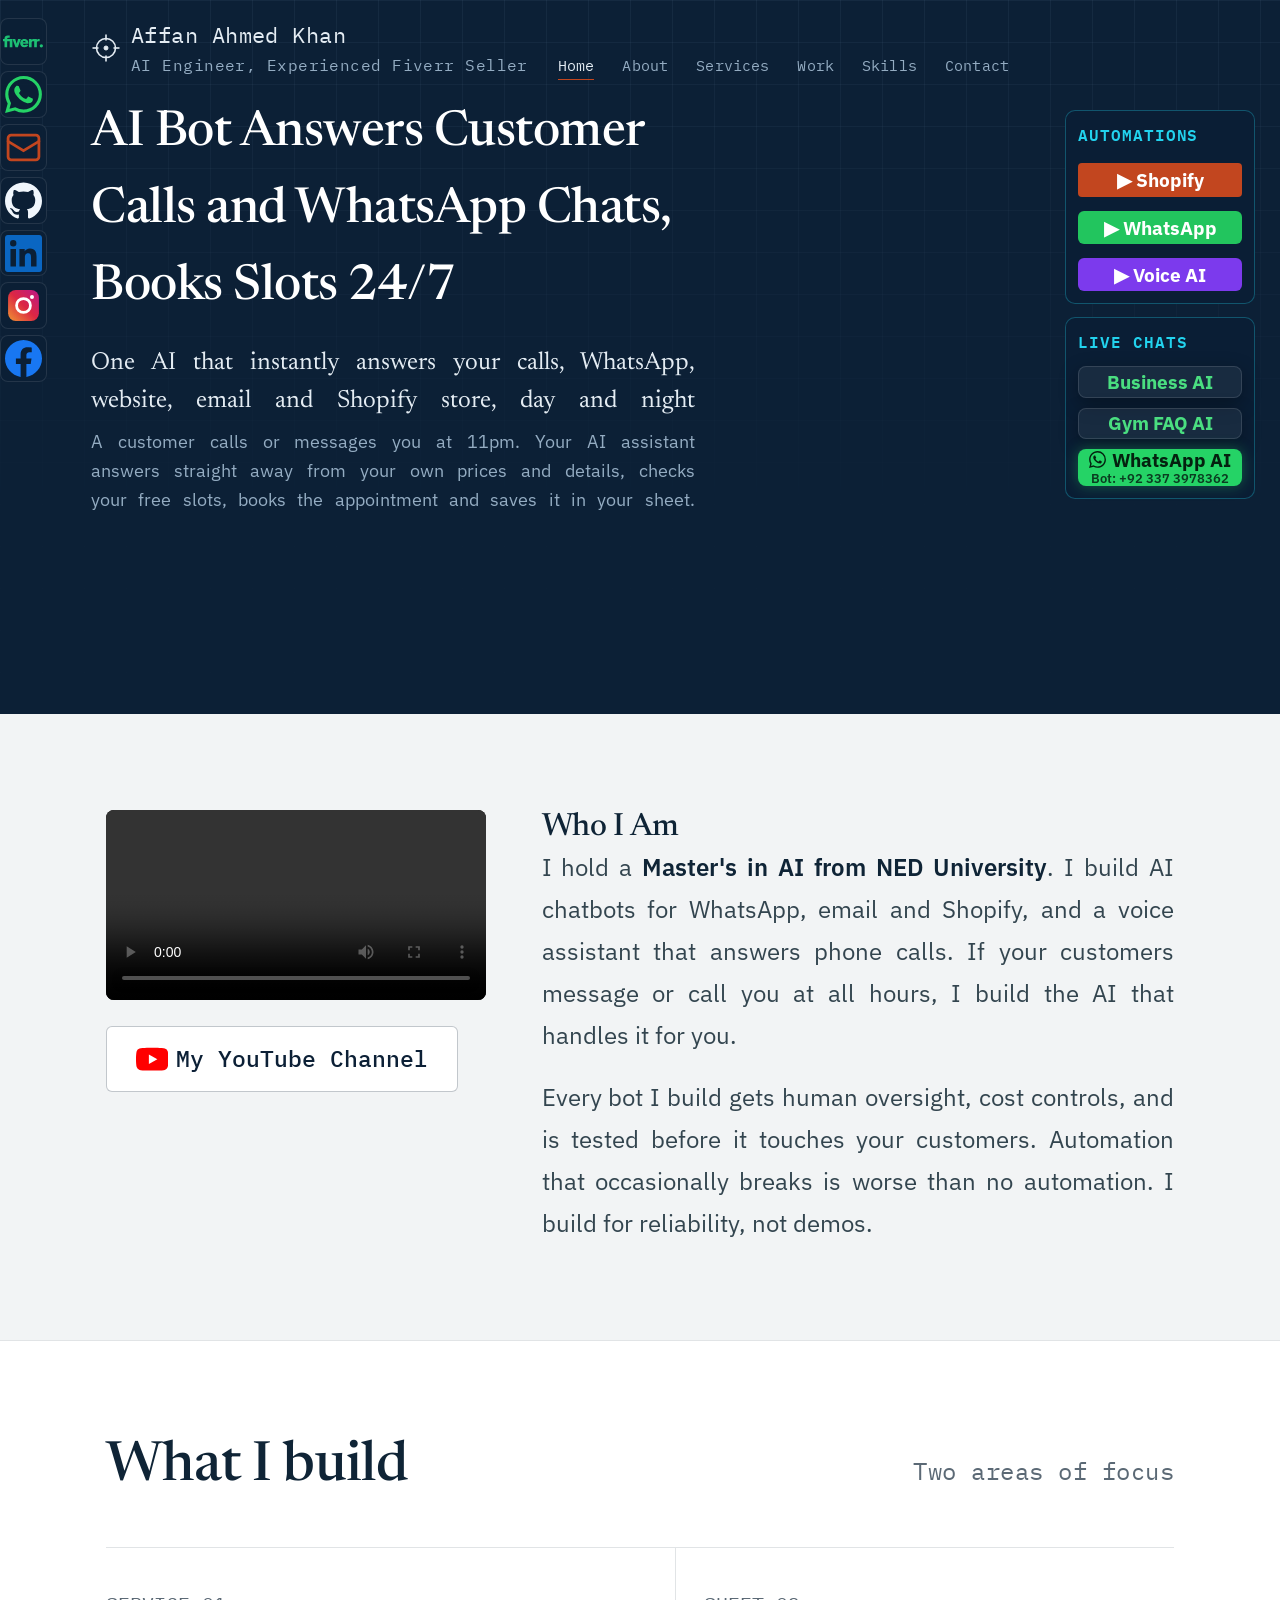
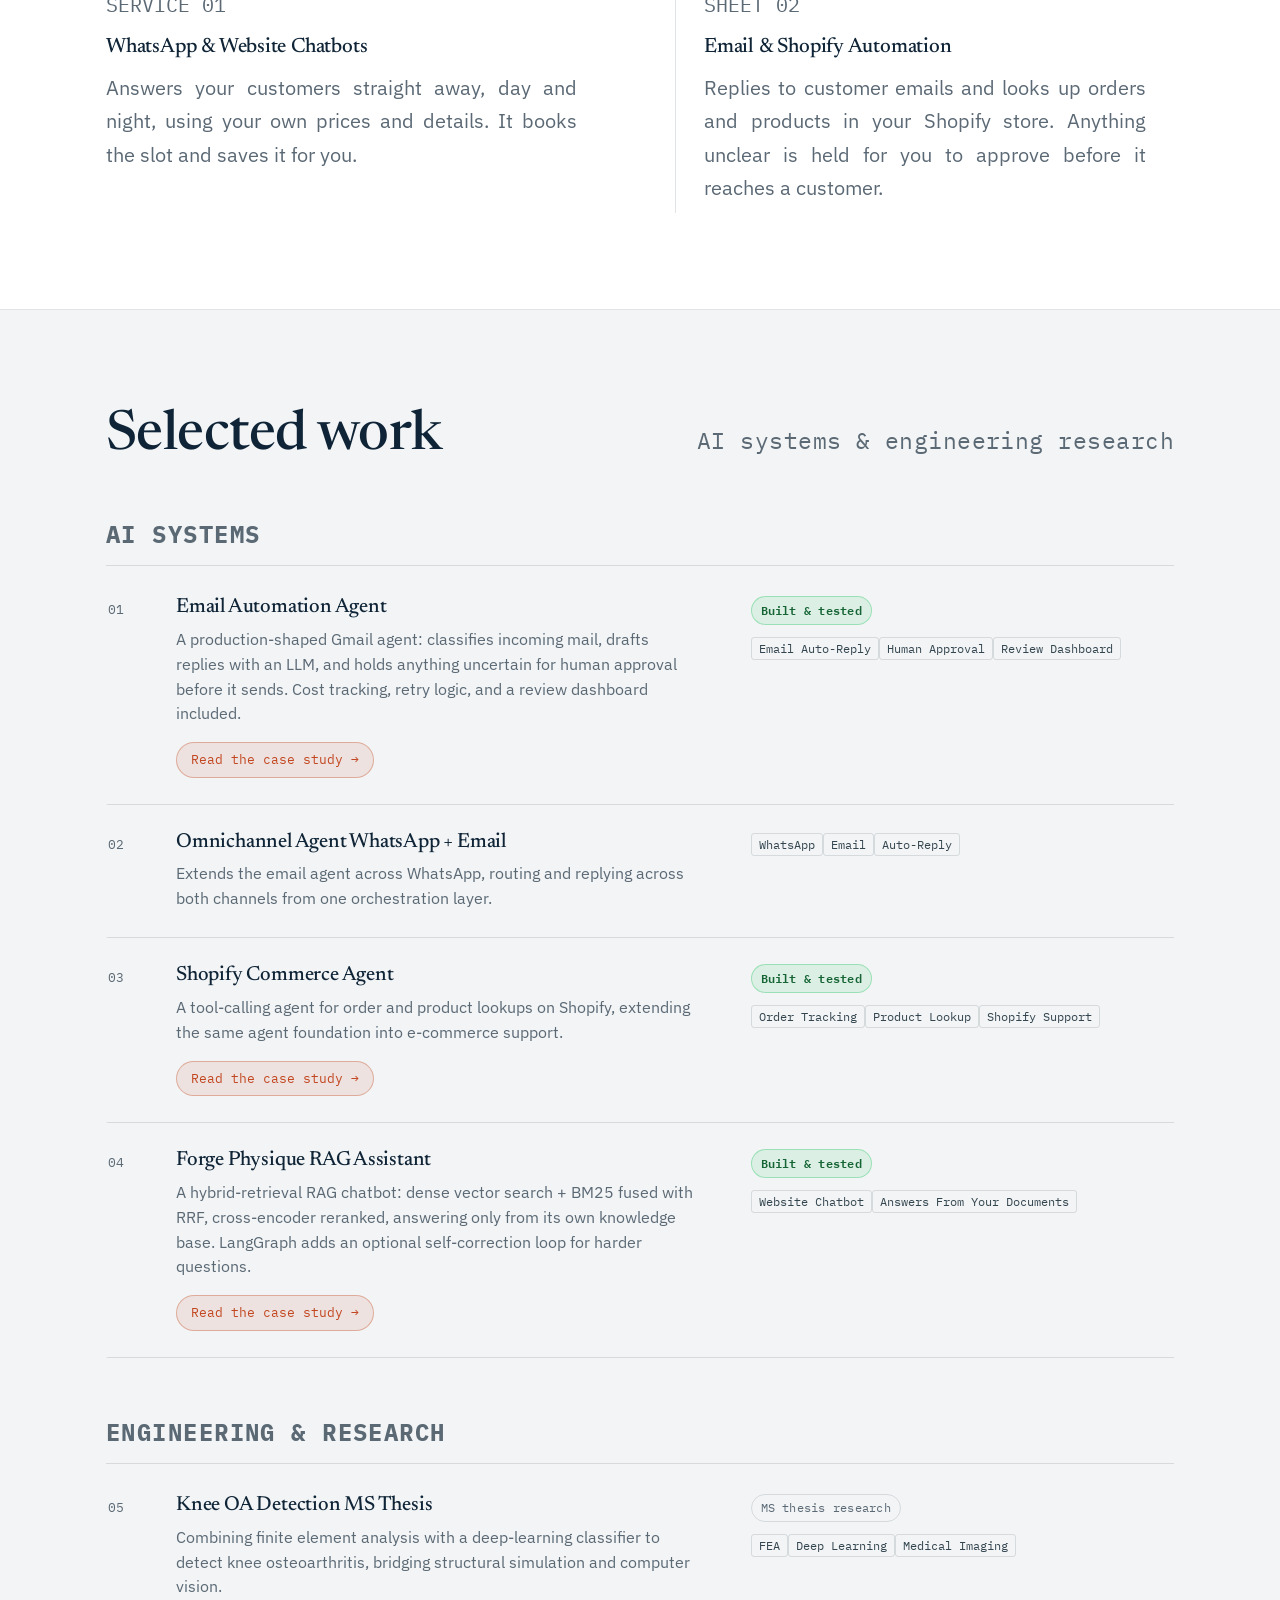
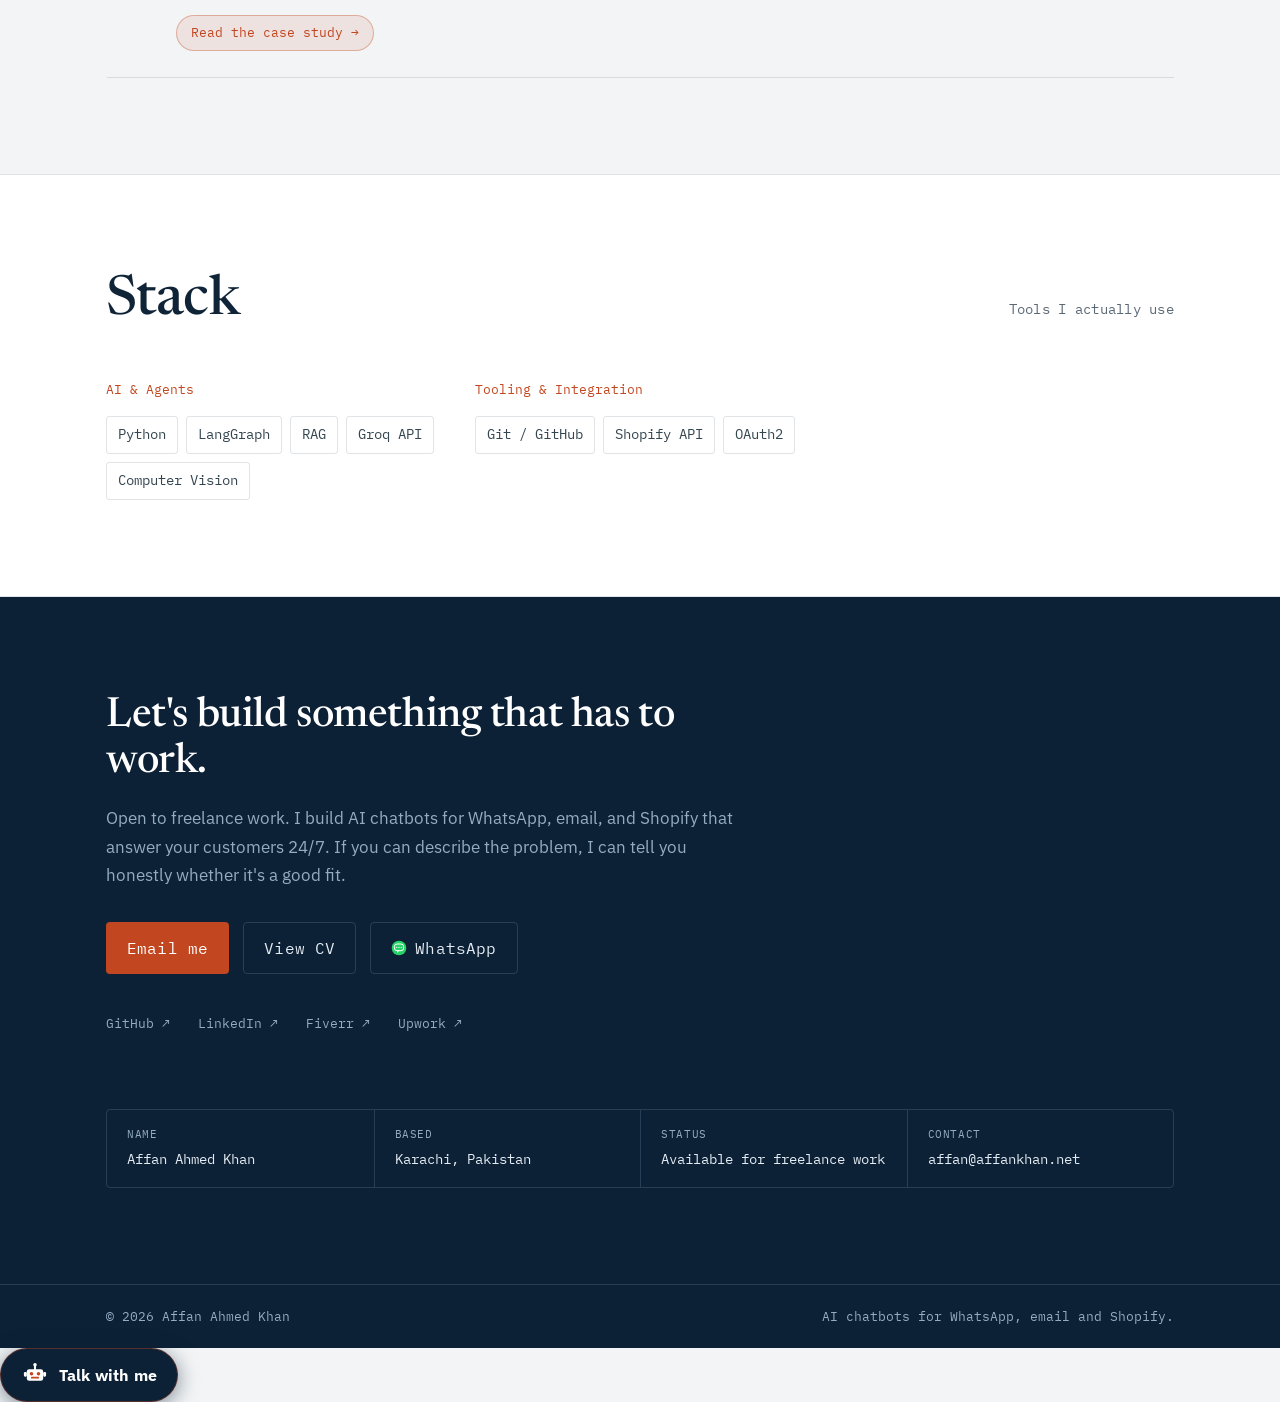
==== index.html @ f54b5405 "Add files via upload" ====
<!DOCTYPE html>
<html lang="en">
<head>
  <!-- Google tag (gtag.js) -->
<script async src="https://www.googletagmanager.com/gtag/js?id=G-0XQG3HQ46S"></script>
<script>
  window.dataLayer = window.dataLayer || [];
  function gtag(){dataLayer.push(arguments);}
  gtag('js', new Date());
  gtag('config', 'G-0XQG3HQ46S');
</script>
<meta charset="UTF-8">
<meta name="viewport" content="width=device-width, initial-scale=1">
<title>Affan Ahmed Khan  — AI Engineer</title>
<meta name="description" content="Affan Ahmed Khan  — AI engineer. AI chatbots and a voice assistant that answer your customers on WhatsApp, email, Shopify and phone calls, 24/7.">
<meta property="og:type" content="website">
<meta property="og:title" content="Affan Ahmed Khan  — AI Engineer">
<meta property="og:description" content="AI chatbots for WhatsApp, email and Shopify.">
<meta property="og:url" content="https://affankhan.net">
<meta name="twitter:card" content="summary">
<meta property="og:image" content="https://affankhan.net/og-card.png">
<link rel="preconnect" href="https://fonts.googleapis.com">
<link rel="preconnect" href="https://fonts.gstatic.com" crossorigin>
<link href="https://fonts.googleapis.com/css2?family=Newsreader:ital,wght@0,400;0,500;0,600;1,400;1,500&family=IBM+Plex+Sans:wght@400;500;600&family=IBM+Plex+Mono:wght@400;500&display=swap" rel="stylesheet">

<link rel="stylesheet" href="style.css">

<link rel="icon" href="data:image/svg+xml,<svg xmlns='http://www.w3.org/2000/svg' viewBox='0 0 32 32'><rect width='32' height='32' fill='%230C2036'/><circle cx='16' cy='16' r='9' fill='none' stroke='%23C2461F' stroke-width='2'/><line x1='16' y1='3' x2='16' y2='9' stroke='%23E4ECF3' stroke-width='2'/><line x1='16' y1='23' x2='16' y2='29' stroke='%23E4ECF3' stroke-width='2'/></svg>">

<style>
  /* ============================================================
     Page-scoped overrides — index.html only. style.css itself is
     out of scope this round, so anything that needs fixing purely
     on this page is handled here. This block loads after style.css,
     so same-specificity rules below win by normal cascade order —
     no !important needed, and nothing in style.css has to change.
     ============================================================ */

  /* Hero right-block alignment: the grid was centering hero__visual
     against hero__copy (which is taller), so the photo floated
     mid-height instead of lining up with the top of the headline.
     "start" matches how the case-study hero grids already align.
     The column ratio is also shifted toward the visual side — the
     photo is flex:1 (it eats whatever the grid gives that column)
     and the panel is a fixed 178px, so widening this column feeds
     entirely into the photo. Tuned for ~1.2x the photo's old size
     at desktop widths; it scales down proportionally on narrower
     screens same as before, and mobile still uses its own 260px
     stacked layout below 760px. */
   @media (min-width: 761px) { .hero .wrap { grid-template-columns: 1fr; margin-left: 35px; } }
   @media (max-width: 760px) { .hero .wrap { grid-template-columns: 1fr; margin-left: 0; } }
  .hero__visual { order: 0; }
  .hero__photo-wrap { aspect-ratio: 4 / 3; max-width: 480px; flex: 0 0 auto; }
  .about__photo { width: 100%; max-width: 420px; border-radius: 8px; }
  .about__intro { font-size: 1.5em !important; }
  .about__heading { font-size: 2em !important; }
  .about__photo-col { display: flex; flex-direction: column; align-items: flex-start; gap: 12px; }
  .yt-btn { font-size: 30.5px !important; padding: 19.4px 34.8px !important; }
  .yt-btn__icon { width: 32.4px !important; height: 32.4px !important; }
  .cb-btn { height: 31.36px !important; box-sizing: border-box !important; padding: 0 8px !important; display: flex !important; justify-content: center !important; align-items: center !important; text-align: center !important; }  
  .about__body p { text-align: justify !important; }
  .sheet p { text-align: justify !important; }
  .yt-btn { display: inline-flex !important; align-items: center !important; gap: 8px !important; color: #0C2036 !important; background: #ffffff !important; border: 1px solid rgba(12,32,54,0.25) !important; border-radius: 6px !important; text-decoration: none !important; padding: 14.4px 28.8px !important; font-size: 22.5px !important; }
  .yt-btn__icon { width: 32.4px !important; height: 32.4px !important; }
  #chatbots-panel { flex: 0 0 auto; max-width: 480px; }

  /* YouTube button: was stretched to the full row width, read as an
     oversized bar. Sized to its own content, and left-aligned so it
     sits directly under the photo instead of centered under the
     whole row — toned down a step so it stays secondary to the
     chat card. */
  .yt-btn {
    display: inline-flex;
    align-self: flex-start;
    width: auto;
    padding: 8px 16px;
    font-size: 12.5px;
  }
  .yt-btn__icon { width: 18px; height: 18px; }

    /* "My Chatbots" heading, bumped to 1.4x its old 12.5px. */
    .cb-heading { font-size: 15.75px; color: #22D3EE; letter-spacing: 0.06em; }
    .hero__name { text-wrap: balance; }

  /* .hero__row { gap: 70px; } */

  /* Readability pass: raising label-tier text that was sitting
     under 13px. .hero__eyebrow is untouched — it keeps its own
     15px because it's never inside a .section-head. */
  .brand { font-size: 22.2px; white-space: nowrap; }
  .site-nav__list a { font-size: 14.99px; } @media (min-width: 901px) { .site-header .wrap { align-items: last baseline !important; } }
  .brand small { font-size: 16.25px; display: block !important; }
    /* .brand small { font-size: 16.25px; display: inline !important; } */
  .site-nav { margin-left: 95px; }
    @media (min-width: 901px) { .site-nav { margin-left: 10px; } }
  .status-pill { font-size: 13px; }
  .spec-strip__label { font-size: 12.5px; }
  .section-head .eyebrow { font-size: 13.5px; }
  .services .eyebrow { font-size: 24.3px !important; }
  .work .eyebrow { font-size: 22.95px !important; }
  .sheet__no { font-size: 16.9px; }
  .sheet h3 { font-size: 1.3em !important; }
  .project__status { font-size: 12px; }
  .project__tags span { font-size: 12px; }
  .skill-group__label { font-size: 13px; } .skill-groups > .skill-group:nth-child(2) { display: none; }
  .tag-list span { font-size: 14px; padding: 7px 11px; }
  .title-block__cell dt { font-size: 11px; }
  .title-block__cell dd { font-size: 14px; }
  .site-footer p { font-size: 12.5px; }

  /* Darker "Built & tested" pill — the old green (#22C55E on a
     pale green wash) sat around 1.9:1 contrast. This reads clearly
     at roughly 6:1. */
  .project__status--live {
    color: #166534;.cb-btn { height: 31.36px !important;
    background: rgba(22, 101, 52, 0.10);
    border-color: rgba(22, 101, 52, 0.35);
  }
    @media (min-width: 761px) { .site-header .wrap { justify-content: flex-start; gap: 20px; margin-left: 33.5px; } }
    @media (max-width: 760px) { .site-header .wrap { justify-content: flex-start; gap: 20px; margin-left: 0; } }
  /* .site-nav { margin-left:299px; } */
  .hero__copy { text-align: left; }
  .hero__lede { font-size: 1.3em; text-align: justify !important; }
  .hero__role { white-space: normal; text-wrap: balance; }
  .hero__name { width: 700px; max-width: 100%; } @media (min-width: 901px) { .hero__name { margin-top: -36px; } }
  .hero__role, .hero__lede { width: 700px; max-width: 100%; }
  .hero__role { max-width: 980px; }
  @media (min-width: 981px) { .hero__name, .hero__role { text-align: left; text-align-last: auto; } } @media (max-width: 760px) { .hero__lede, .about__body p, .sheet p { text-align: left !important; } }
  
</style>
</head>
<body>
<div id="cursor-dot"></div>
<div id="cursor-ring"></div>
<!-- <a class="skip-link" href="#main">Skip to content</a> -->

<header class="site-header" id="siteHeader">
  <div class="wrap">
    <a class="brand" href="#top">
      <svg class="brand__mark" viewBox="0 0 30 30" fill="none" xmlns="http://www.w3.org/2000/svg" aria-hidden="true">
        <circle cx="15" cy="15" r="9.5" stroke-width="1.6"/>
        <line x1="15" y1="1.5" x2="15" y2="7.5" stroke-width="1.6"/>
        <line x1="15" y1="22.5" x2="15" y2="28.5" stroke-width="1.6"/>
        <line x1="1.5" y1="15" x2="7.5" y2="15" stroke-width="1.6"/>
        <line x1="22.5" y1="15" x2="28.5" y2="15" stroke-width="1.6"/>
        <circle cx="15" cy="15" r="2" fill="currentColor" stroke="none"/>
      </svg>
      <span>
        Affan Ahmed Khan
        <small>AI Engineer, Experienced Fiverr Seller </small>
      </span>
    </a>

      <nav class="site-nav" aria-label="Primary">
      <ul class="site-nav__list">
        <li><a href="#top">Home</a></li>
        <li><a href="#about">About</a></li>
        <li><a href="#services">Services</a></li>
        <li><a href="#work">Work</a></li>
        <li><a href="#skills">Skills</a></li>
        <li><a href="#contact">Contact</a></li>
      </ul>
    </nav>

    <!-- <span class="status-pill"><span class="status-pill__dot" aria-hidden="true"></span>Available for freelance work</span> -->

    <button class="nav-toggle" id="navToggle" aria-label="Toggle menu" aria-expanded="false" aria-controls="siteHeader">
      <span></span><span></span><span></span>
    </button>
  </div>
</header>

<main id="main">

  <!-- ===================== HERO ===================== -->
  <section class="hero" id="top">
    <div class="wrap">
      <div class="hero__copy">
        <!-- <p class="eyebrow hero__eyebrow">Karachi, Pakistan · Remote / Freelance</p> -->
        <style>@media (min-width: 761px) { .site-header .wrap { justify-content: flex-start; gap: 20px; margin-left: 35px; } } @media (max-width: 760px) { .site-header .wrap { justify-content: flex-start; gap: 20px; margin-left: 0; } } .hero__copy { text-align: left; } .hero__name { width: 700px; max-width: 100%; } @media (min-width: 901px) { .hero__name { margin-top: -36px; } } .hero__role, .hero__lede { width: 700px; max-width: 100%; } .hero__role { max-width: 980px; white-space: normal; text-wrap: balance; } .hero__lede { font-size: 1.3em; text-align: justify !important; } @media (min-width: 981px) { .hero__name, .hero__role { text-align: left; text-align-last: auto; } } @media (max-width: 760px) { .hero__lede, .about__body p, .sheet p { text-align: left !important; } } @media (min-width: 1110px) { .hero__role, .hero__lede { width: 603.6px; max-width: 100%; text-align: justify !important; text-align-last: justify; text-wrap: balance; } }</style><h1 class="hero__name" style="font-size:clamp(1.138rem,4vw,3.1rem)!important; margin-bottom:18px; line-height:1.55;">AI Bot Answers Customer Calls and WhatsApp&nbsp;Chats, Books Slots 24/7
 </h1>
        <p class="hero__role" style="font-size:clamp(1.2rem,2.2vw,1.55rem)  !important;">One AI that instantly answers your calls, WhatsApp, website, email and Shopify store, day and night </p>
        <p class="hero__lede" style="font-size:1.1rem !important; margin-top:6px;">A customer calls or messages you at 11pm. Your AI assistant answers straight away from your own prices and details, checks your free slots, books the appointment and saves it in your sheet.</p>
        <!-- <p class="hero__lede">Built with LangGraph and RAG: tool-calling agents that classify, draft, and act on real data — holding anything uncertain for a human to approve before it ever reaches a customer.</p> -->
        <div class="hero__actions" style="display:flex;flex-direction:column;gap:14px;width:190px;position:fixed;top:110px;right:25px;margin-top:0;z-index:50;background:#0a1e35;border:1px solid rgba(34,211,238,0.3);border-radius:10px;padding:12px;">
          <!-- <a class="btn btn--solid" href="#contact" style="font-size:1.5rem !important;">Start with 50 $</a>
          
          <a class="btn" href="https://www.youtube.com/watch?v=9uEfH8zFgsc&feature=youtu.be"
            target="_blank" rel="noopener"
            style="background:#22c55e;color:#fff;border:none;display:inline-flex;align-items:center;gap:7px;border-radius:6px;padding:10px 20px;font-weight:600;text-decoration:none;font-size:1.rem;">
            <svg width="18" height="18" viewBox="0 0 24 24" fill="currentColor"><path d="M17.472 14.382c-.297-.149-1.758-.867-2.03-.967-.273-.099-.471-.148-.67.15-.197.297-.767.966-.94 1.164-.173.199-.347.223-.644.075-.297-.15-1.255-.463-2.39-1.475-.883-.788-1.48-1.761-1.653-2.059-.173-.297-.018-.458.13-.606.134-.133.298-.347.446-.52.149-.174.198-.298.298-.497.099-.198.05-.371-.025-.52-.075-.149-.669-1.612-.916-2.207-.242-.579-.487-.5-.669-.51-.173-.008-.371-.01-.57-.01-.198 0-.52.074-.792.372-.272.297-1.04 1.016-1.04 2.479 0 1.462 1.065 2.875 1.213 3.074.149.198 2.096 3.2 5.077 4.487.709.306 1.262.489 1.694.625.712.227 1.36.195 1.871.118.571-.085 1.758-.719 2.006-1.413.248-.694.248-1.289.173-1.413-.074-.124-.272-.198-.57-.347m-5.421 7.403h-.004a9.87 9.87 0 01-5.031-1.378l-.361-.214-3.741.982.998-3.648-.235-.374a9.86 9.86 0 01-1.51-5.26c.001-5.45 4.436-9.884 9.888-9.884 2.64 0 5.122 1.03 6.988 2.898a9.825 9.825 0 012.893 6.994c-.003 5.45-4.437 9.884-9.885 9.884m8.413-18.297A11.815 11.815 0 0012.05 0C5.495 0 .16 5.335.157 11.892c0 2.096.547 4.142 1.588 5.945L.057 24l6.305-1.654a11.882 11.882 0 005.683 1.448h.005c6.554 0 11.89-5.335 11.893-11.893a11.821 11.821 0 00-3.48-8.413z"/></svg>
            See WhatsApp Automation Demo
          </a> -->



          <p class="cb-heading" style="white-space:nowrap;">Automations</p><a class="btn btn--solid" href="#" onclick="document.getElementById('shopify-modal').style.display='flex';document.querySelector('#shopify-modal video').play();gtag('event','cta_click',{button:'start_project'});return false;"style="font-size:1.2rem;justify-content:center;text-align:center;width:380px;box-sizing:border-box;">▶ Shopify</a>
          <button onclick="document.getElementById('wa-modal').style.display='flex';document.querySelector('#wa-modal video').play();gtag('event','cta_click',{button:'whatsapp_demo'})"
            style="background:#22c55e;color:#fff;border:none;cursor:pointer;display:inline-flex;align-items:center;gap:7px;border-radius:6px;padding:10px 20px;font-weight:600;font-size:1.2rem;font-family:inherit;justify-content:center;text-align:center;width:380px;box-sizing:border-box;">
            
            

            ▶ WhatsApp</button><button onclick="document.getElementById('voice-modal').style.display='flex';document.querySelector('#voice-modal video').play();gtag('event','cta_click',{button:'voice_demo'})" style="background:#7c3aed;color:#fff;border:none;cursor:pointer;display:inline-flex;align-items:center;gap:7px;border-radius:6px;padding:10px 20px;font-weight:600;font-size:1.2rem;font-family:inherit;justify-content:center;text-align:center;width:380px;box-sizing:border-box;">▶ Voice AI
          </button>
        </div>
      </div>
<!-- Shopify demo video modal -->
<div id="shopify-modal" onclick="if(event.target===this){this.style.display='none';this.querySelector('video').pause()}"
  style="display:none;position:fixed;inset:0;background:rgba(0,0,0,0.82);z-index:9999;align-items:center;justify-content:center;padding:20px;">
  <div style="position:relative;max-width:860px;width:100%;">
    <button onclick="document.getElementById('shopify-modal').style.display='none';this.closest('div').querySelector('video').pause()"
      style="position:absolute;top:-38px;right:0;background:none;border:none;color:#fff;font-size:1.6rem;cursor:pointer;">✕</button>
    <video controls style="width:100%;border-radius:10px;display:block;"
      src="best_shopy_agent.mp4">
    </video>
  </div>
</div>
<div id="wa-modal" onclick="if(event.target===this){this.style.display='none';this.querySelector('video').pause()}"
  style="display:none;position:fixed;inset:0;background:rgba(0,0,0,0.82);z-index:9999;align-items:center;justify-content:center;padding:20px;">
  <div style="position:relative;max-width:860px;width:100%;">
    <button onclick="document.getElementById('wa-modal').style.display='none';this.closest('div').querySelector('video').pause()"
      style="position:absolute;top:-38px;right:0;background:none;border:none;color:#fff;font-size:1.6rem;cursor:pointer;">✕</button>
    <video controls style="width:100%;border-radius:10px;display:block;"
      src="https://raw.githubusercontent.com/Affandatasci/affan-website/main/whatsapp-demo.mp4">
    </video>
  </div>
</div>


        </div>
      </div>


<!-- 
      <div class="hero__visual">

        <div class="hero__photo-wrap">
          <img class="hero-mesh" src="affan_profile_picture.jpeg" alt="Affan Ahmed Khan Khan">
          </div>
       

         <a class="yt-btn" href="https://www.youtube.com/@Affan_Agentic_AI" target="_blank" rel="noopener"> -->
          


    </div>
  </section>


  <!-- ===================== ABOUT ===================== -->
  <section class="about" id="about">
    <div class="wrap">
            <div class="about__photo-col">
        <video class="about__photo" src="personl_vid.mp4" controls playsinline preload="metadata" aria-label="Video of Affan Ahmed Khan" style="display:block;background:#000;max-height:80vh;"></video>
        <a class="yt-btn" href="https://www.youtube.com/@Affan_Agentic_AI" target="_blank" rel="noopener">
          <svg class="yt-btn__icon" viewBox="0 0 24 24" xmlns="http://www.w3.org/2000/svg" aria-hidden="true">
            <path fill="#FF0000" d="M23.498 6.186a3.016 3.016 0 0 0-2.122-2.136C19.505 3.545 12 3.545 12 3.545s-7.505 0-9.377.505A3.017 3.017 0 0 0 .502 6.186C0 8.07 0 12 0 12s0 3.93.502 5.814a3.016 3.016 0 0 0 2.122 2.136c1.871.505 9.376.505 9.376.505s7.505 0 9.377-.505a3.015 3.015 0 0 0 2.122-2.136C24 15.93 24 12 24 12s0-3.93-.502-5.814z"/>
            <path fill="#fff" d="M9.545 15.568V8.432L15.818 12l-6.273 3.568z"/>
          </svg>
          My YouTube Channel
        </a>
      </div>
      <div class="about__body">
        <h2 class="about__heading">Who I Am</h2>
              <p class="about__intro">I hold a <strong>Master's in AI from NED University</strong>. I build AI chatbots for WhatsApp, email and Shopify, and a voice assistant that answers phone calls. If your customers message or call you at all hours, I build the AI that handles it for you.</p>

             
      <p class="about__intro">Every bot I build gets human oversight, cost controls, and is tested before it touches your customers. Automation that occasionally breaks is worse than no automation. I build for reliability, not demos.</p>        
      <!-- <p>Every agent I build ships with human-approval gates, typed schemas, cost tracking, and full error handling. Automation that occasionally breaks is worse than no automation. I build for reliability, not demos.</p> -->
      </div>
    </div>
  </section>

  <!-- ===================== SERVICES ===================== -->
  <section class="services" id="services">
    <div class="wrap">
      <div class="section-head">
        <h2>What I build</h2>
        <p class="eyebrow">Two areas of focus</p>
      </div>
      <div class="sheets">
        <article class="sheet" style="cursor:pointer" onclick="document.querySelector('#ai-systems').scrollIntoView({behavior:'smooth'})">
          <p class="sheet__no">SERVICE 01 </p>
          <h3>WhatsApp &amp; Website Chatbots</h3>
          <p>Answers your customers straight away, day and night, using your own prices and details. It books the slot and saves it for you.</p>
        </article>

        <article class="sheet" style="cursor:pointer" onclick="document.querySelector('#ai-systems').scrollIntoView({behavior:'smooth'})">
          <p class="sheet__no">SHEET 02 </p>
          <h3>Email &amp; Shopify Automation</h3>
          <p>Replies to customer emails and looks up orders and products in your Shopify store. Anything unclear is held for you to approve before it reaches a customer.</p>
        </article>
      </div>
    </div>
  </section>

  <!-- ===================== WORK ===================== -->
  <section class="work" id="work">
    <div class="wrap">
      <div class="section-head">
        <h2>Selected work</h2>
        <p class="eyebrow">AI systems &amp; engineering research</p>
      </div>

      <div class="work-group" id="ai-systems">
        <p class="work-group__label">AI Systems</p>

        <article class="project">
          <span class="project__index">01</span>
          <div>
            <h3 class="project__name"><a href="case-study-email-agent.html">Email Automation Agent</a></h3>
            <p class="project__desc">A production-shaped Gmail agent: classifies incoming mail, drafts replies with an LLM, and holds anything uncertain for human approval before it sends. Cost tracking, retry logic, and a review dashboard included.</p>
            <a class="project__case-link" href="case-study-email-agent.html">Read the case study &rarr;</a>
          </div>
          <div class="project__meta">
            <span class="project__status project__status--live">Built &amp; tested</span>
            <div class="project__tags">
              <span>Email Auto-Reply</span><span>Human Approval</span><span>Review Dashboard</span>
            </div>
          </div>
        </article>

        <article class="project">
          <span class="project__index">02</span>
          <div>
            <h3 class="project__name">Omnichannel Agent  WhatsApp + Email</h3>
            <p class="project__desc">Extends the email agent across WhatsApp, routing and replying across both channels from one orchestration layer.</p>
          </div>
          <div class="project__meta">
            <!-- <span class="project__status">In development</span> -->
            <div class="project__tags">
              <span>WhatsApp</span><span>Email</span><span>Auto-Reply</span>
            </div>
          </div>
        </article>




        <article class="project">
          <span class="project__index">03</span>
          <div>
            <h3 class="project__name">Shopify Commerce Agent</h3>
            <p class="project__desc">A tool-calling agent for order and product lookups on Shopify, extending the same agent foundation into e-commerce support.</p>
                        <a class="project__case-link" href="case-study-shopify-agent.html">Read the case study &rarr;</a>
          </div>
          <div class="project__meta">
            <span class="project__status project__status--live">Built &amp; tested</span>
            <div class="project__tags">
              <span>Order Tracking</span><span>Product Lookup</span><span>Shopify Support</span>
            </div>
          </div>
        </article>

        <article class="project">
          <span class="project__index">04</span>
          <div>
            <h3 class="project__name"><a href="case-study-forge-rag.html">Forge Physique RAG Assistant</a></h3>
            <p class="project__desc">A hybrid-retrieval RAG chatbot: dense vector search + BM25 fused with RRF, cross-encoder reranked, answering only from its own knowledge base. LangGraph adds an optional self-correction loop for harder questions.</p>
            <a class="project__case-link" href="case-study-forge-rag.html">Read the case study &rarr;</a>
          </div>
          <div class="project__meta">
            <span class="project__status project__status--live">Built &amp; tested</span>
            <div class="project__tags">
              <span>Website Chatbot</span><span>Answers From Your Documents</span>
            </div>
          </div>
        </article>
      </div>

      <div class="work-group">
        <p class="work-group__label">Engineering &amp; Research</p>

                <article class="project" id="thesis-project">
          <span class="project__index">05</span>
          <div>
            <h3 class="project__name">Knee OA Detection  MS Thesis</h3>
            <p class="project__desc">Combining finite element analysis with a deep-learning classifier to detect knee osteoarthritis, bridging structural simulation and computer vision.</p>
                        <a class="project__case-link" href="case-study-knee-oa.html">Read the case study &rarr;</a>
          </div>
          <div class="project__meta">
            <span class="project__status">MS thesis research</span>
            <div class="project__tags">
              <span>FEA</span><span>Deep Learning</span><span>Medical Imaging</span>
            </div>
          </div>
        </article>


      </div>
    </div>
  </section>

  <!-- ===================== SKILLS ===================== -->
  <section class="skills" id="skills">
    <div class="wrap">
      <div class="section-head">
        <h2>Stack</h2>
        <p class="eyebrow">Tools I actually use</p>
      </div>
      <div class="skill-groups">
        <div class="skill-group">
          <p class="skill-group__label">AI &amp; Agents</p>
          <div class="tag-list">
            <span>Python</span><span>LangGraph</span><span>RAG</span><span>Groq API</span><span>Computer Vision</span>
          </div>
        </div>
        <div class="skill-group">
          <p class="skill-group__label">Engineering &amp; Simulation</p>
          <div class="tag-list">
            <span>ANSYS</span><span>Finite Element Analysis</span><span>CAD Modeling</span><span>SolidWorks</span>
          </div>
        </div>
        <div class="skill-group">
          <p class="skill-group__label">Tooling &amp; Integration</p>
          <div class="tag-list">
            <span>Git / GitHub</span><span>Shopify API</span><span>OAuth2</span>
          </div>
        </div>
      </div>
    </div>
  </section>

  <!-- ===================== CONTACT ===================== -->
  <section class="contact" id="contact">
    <div class="wrap">
      <div class="contact__intro">
        <h2>Let's build something that has to work.</h2>
                <p>Open to freelance work. I build AI chatbots for WhatsApp, email, and Shopify that answer your customers 24/7. If you can describe the problem, I can tell you honestly whether it's a good fit.</p>
        <div class="contact__actions">
          <a class="btn btn--solid" href="mailto:affan@affankhan.net">Email me</a>


                    <a class="btn btn--ghost" href="/Affan_Ahmed_Khan_Resume.pdf" target="_blank" rel="noopener">View CV</a>
                    <a class="btn btn--ghost" href="https://wa.me/923242639275" target="_blank" rel="noopener">
            <svg class="btn__icon" viewBox="0 0 24 24" xmlns="http://www.w3.org/2000/svg" aria-hidden="true">
            <circle cx="12" cy="12" r="11" fill="#25D366"/>
            <rect x="5" y="6" width="14" height="10" rx="4" stroke="#fff" stroke-width="1.5" fill="none"/>
            <polygon points="9,16 9,19.5 12.5,16" fill="#fff"/>
            <circle cx="8.5" cy="11" r="1" fill="#fff"/>
            <circle cx="12" cy="11" r="1" fill="#fff"/>
            <circle cx="15.5" cy="11" r="1" fill="#fff"/>
            </svg>
          WhatsApp
          </a>


        </div>
        <div class="contact__links">
          <a href="https://github.com/Affandatasci" target="_blank" rel="noopener">GitHub ↗</a>
          <a href="https://www.linkedin.com/in/affan-ahmed-mech22-ai-26-ned/" target="_blank" rel="noopener">LinkedIn ↗</a>
          <a href="https://www.fiverr.com/affan_ahmed144" target="_blank" rel="noopener">Fiverr ↗</a>
          <a href="https://www.upwork.com/freelancers/~0129cefe25dc1be5de" target="_blank" rel="noopener">Upwork ↗</a>
        </div>
      </div>

      <dl class="title-block">
        <div class="title-block__cell">
          <dt>Name</dt>
          <dd>Affan Ahmed Khan</dd>
        </div>
        <div class="title-block__cell">
          <dt>Based</dt>
          <dd>Karachi, Pakistan</dd>
        </div>
        <div class="title-block__cell">
          <dt>Status</dt>
          <dd>Available for freelance work</dd>
        </div>
        <div class="title-block__cell">
          <dt>Contact</dt>
          <dd>affan@affankhan.net</dd>
        </div>
      </dl>
    </div>
  </section>

</main>

<footer class="site-footer">
  <div class="wrap">
    <p>&copy; <span id="year">2026</span> Affan Ahmed Khan</p>
    <p>AI chatbots for WhatsApp, email and Shopify.</p>
  </div>
</footer>

<script src="script.js"></script>

<!-- ===================== CHAT WIDGET ===================== -->
<style>
/* #chat-bubble { position:fixed; right:300px; top:65%; transform:translateY(-50%); z-index:9999; } */
#chat-toggle {
  height:54px; padding:0 20px; border-radius:30px; background:#0C2036; border:1px solid rgba(194,70,31,0.4);
  cursor:pointer; display:flex; align-items:center; gap:10px;
  box-shadow:0 4px 20px rgba(12,32,54,0.5); transition:transform 0.2s, box-shadow 0.2s;
  white-space:nowrap;
}
#chat-toggle:hover { transform:translateY(-2px); box-shadow:0 6px 24px rgba(12,32,54,0.7); border-color:rgba(194,70,31,0.7); }
#chat-toggle .ct-label {
  color:#fff; font-family:'IBM Plex Sans',sans-serif;
  font-size:1rem; font-weight:700; letter-spacing:0.01em;
}
#chat-box {
  position:absolute; right: 16px;
top: 50%;
transform: translateY(-50%); width:320px;
  background:#0C2036; border:1px solid rgba(255,255,255,0.1);
  border-radius:8px; overflow:hidden; box-shadow:0 8px 32px rgba(0,0,0,0.45);
  display:none; flex-direction:column;
}
#chat-box.open { display:flex; }
#chat-head {
  background:#0a1b2e; padding:14px 16px; display:flex;
  align-items:center; justify-content:space-between;
  border-bottom:1px solid rgba(255,255,255,0.08);
}
#chat-head span { color:#E4ECF3; font-family:'IBM Plex Sans',sans-serif; font-size:0.9rem; font-weight:600; }
#chat-head small { color:#7a9ab5; font-size:0.75rem; display:block; margin-top:2px; }
#chat-close { background:none; border:none; color:#7a9ab5; font-size:1.3rem; cursor:pointer; line-height:1; padding:0; }
#chat-close:hover { color:#E4ECF3; }
#chat-msgs {
  flex:1; padding:16px; overflow-y:auto; max-height:280px;
  display:flex; flex-direction:column; gap:10px;
}
.msg { font-family:'IBM Plex Sans',sans-serif; font-size:0.85rem; line-height:1.55; max-width:88%; }
.msg--user { align-self:flex-end; background:#C2461F; color:#fff; padding:8px 12px; border-radius:12px 12px 2px 12px; }
.msg--bot { align-self:flex-start; background:rgba(255,255,255,0.07); color:#E4ECF3; padding:8px 12px; border-radius:12px 12px 12px 2px; }
.msg--typing { color:#7a9ab5; font-style:italic; }
#chat-footer { padding:10px 12px; border-top:1px solid rgba(255,255,255,0.08); display:flex; gap:8px; }
#chat-input {
  flex:1; background:rgba(255,255,255,0.06); border:1px solid rgba(255,255,255,0.12);
  border-radius:4px; color:#E4ECF3; font-family:'IBM Plex Sans',sans-serif;
  font-size:0.85rem; padding:8px 10px; outline:none;
}
#chat-input::placeholder { color:#4a6a85; }
#chat-input:focus { border-color:#C2461F; }
#chat-send {
  background:#C2461F; border:none; color:#fff; font-family:'IBM Plex Sans',sans-serif;
  font-size:0.82rem; font-weight:600; padding:8px 14px; border-radius:4px; cursor:pointer;
}
#chat-send:hover { background:#a83b1a; }
#chat-send:disabled { opacity:0.5; cursor:not-allowed; }
</style>

<!-- ====== RIGHT SOCIAL BAR ====== -->
<style>
#social-bar {
  position: fixed;
  left: 0;
  top: 18px;
  display: flex;
  flex-direction: column;
  gap: 6px;
  z-index: 9997;
}
#social-bar a {
  display: flex;
  align-items: center;
  justify-content: center;
  width: 67px;
  height: 67px;
  border-radius: 8px;
  background: rgba(12,32,54,0.9);
  border: 1px solid rgba(255,255,255,0.1);
  transition: transform 0.2s ease, box-shadow 0.2s ease, border-color 0.2s ease;
  text-decoration: none;
}
#social-bar a:hover { transform: scale(1.2); }
#social-bar a.sb-fiverr:hover { box-shadow: 0 0 12px #1dbf73; border-color: #1dbf73; }
#social-bar a.sb-wa:hover     { box-shadow: 0 0 12px #25D366; border-color: #25D366; }
#social-bar a.sb-email:hover  { box-shadow: 0 0 12px #C2461F; border-color: #C2461F; }
#social-bar a.sb-gh:hover     { box-shadow: 0 0 12px #e0e0e0; border-color: #e0e0e0; }
#social-bar a.sb-li:hover     { box-shadow: 0 0 12px #0A66C2; border-color: #0A66C2; }
#social-bar a.sb-ig:hover     { box-shadow: 0 0 12px #e1306c; border-color: #e1306c; }
#social-bar a.sb-fb:hover     { box-shadow: 0 0 12px #1877F2; border-color: #1877F2; }
#social-bar svg { width: 37px; height: 57px; display: block; }
#social-bar a.sb-fiverr svg { width: 55px; height: 45px; }
#social-bar { display: none; }
</style>

<style>#social-bar { position: static; display: flex; flex-direction: row; flex-wrap: wrap; justify-content: center; gap: 10px; padding: 0 16px 22px; }</style><script>document.addEventListener('DOMContentLoaded', function () { var f = document.querySelector('.site-footer'), b = document.getElementById('social-bar'); if (f && b) f.insertBefore(b, f.firstChild); });</script><div id="social-bar">

    <a class="sb-fiverr" href="https://www.fiverr.com/affan_ahmed144" target="_blank" rel="noopener" title="Fiverr">
      <svg viewBox="0 8 24 8" xmlns="http://www.w3.org/2000/svg">
        <path fill="#1dbf73" d="M23.004 15.588a.995.995 0 1 0 .002-1.99.995.995 0 0 0-.002 1.99zm-.996-3.705h-.85c-.546 0-.84.41-.84 1.092v2.466h-1.61v-3.558h-.684c-.547 0-.84.41-.84 1.092v2.466h-1.61v-4.874h1.61v.74c.264-.574.626-.74 1.163-.74h1.972v.74c.264-.574.625-.74 1.162-.74h.527v1.316zm-6.786 1.501h-3.359c.088.546.43.858 1.006.858.43 0 .732-.175.83-.487l1.425.4c-.351.848-1.22 1.364-2.255 1.364-1.748 0-2.549-1.355-2.549-2.515 0-1.14.703-2.505 2.45-2.505 1.856 0 2.471 1.384 2.471 2.408 0 .224-.01.37-.02.477zm-1.562-.945c-.04-.42-.342-.81-.889-.81-.508 0-.81.225-.908.81h1.797zM7.508 15.44h1.416l1.767-4.874h-1.62l-.86 2.837-.878-2.837H5.72l1.787 4.874zm-6.6 0H2.51v-3.558h1.524v3.558h1.591v-4.874H2.51v-.302c0-.332.235-.536.606-.536h.918V8.412H2.85c-1.162 0-1.943.712-1.943 1.755v.4H0v1.316h.908v3.558z"/>
      </svg>
  </a>

  <a class="sb-wa" href="https://wa.me/923242639275" target="_blank" rel="noopener" title="WhatsApp">
    <svg viewBox="0 0 24 24" xmlns="http://www.w3.org/2000/svg">
      <path fill="#25D366" d="M17.472 14.382c-.297-.149-1.758-.867-2.03-.967-.273-.099-.471-.148-.67.15-.197.297-.767.966-.94 1.164-.173.199-.347.223-.644.075-.297-.15-1.255-.463-2.39-1.475-.883-.788-1.48-1.761-1.653-2.059-.173-.297-.018-.458.13-.606.134-.133.298-.347.446-.52.149-.174.198-.298.298-.497.099-.198.05-.371-.025-.52-.075-.149-.669-1.612-.916-2.207-.242-.579-.487-.5-.669-.51-.173-.008-.371-.01-.57-.01-.198 0-.52.074-.792.372-.272.297-1.04 1.016-1.04 2.479 0 1.462 1.065 2.875 1.213 3.074.149.198 2.096 3.2 5.077 4.487.709.306 1.262.489 1.694.625.712.227 1.36.195 1.871.118.571-.085 1.758-.719 2.006-1.413.248-.694.248-1.289.173-1.413-.074-.124-.272-.198-.57-.347m-5.421 7.403h-.004a9.87 9.87 0 0 1-5.031-1.378l-.361-.214-3.741.982.998-3.648-.235-.374a9.86 9.86 0 0 1-1.51-5.26c.001-5.45 4.436-9.884 9.888-9.884 2.64 0 5.122 1.03 6.988 2.898a9.825 9.825 0 0 1 2.893 6.994c-.003 5.45-4.437 9.884-9.885 9.884m8.413-18.297A11.815 11.815 0 0 0 12.05 0C5.495 0 .16 5.335.157 11.892c0 2.096.547 4.142 1.588 5.945L.057 24l6.305-1.654a11.882 11.882 0 0 0 5.683 1.448h.005c6.554 0 11.89-5.335 11.893-11.893a11.821 11.821 0 0 0-3.48-8.413z"/>
    </svg>
  </a>

  <a class="sb-email" href="mailto:affan@affankhan.net" title="Email">
    <svg viewBox="0 0 24 24" fill="none" xmlns="http://www.w3.org/2000/svg">
      <rect x="2" y="4" width="20" height="16" rx="2" stroke="#C2461F" stroke-width="1.8"/>
      <path d="M2 8l10 6 10-6" stroke="#C2461F" stroke-width="1.8" stroke-linecap="round"/>
    </svg>
  </a>

  <a class="sb-gh" href="https://github.com/Affandatasci" target="_blank" rel="noopener" title="GitHub">
    <svg viewBox="0 0 24 24" fill="#f0f6fc" xmlns="http://www.w3.org/2000/svg">
      <path d="M12 .297c-6.63 0-12 5.373-12 12 0 5.303 3.438 9.8 8.205 11.385.6.113.82-.258.82-.577 0-.285-.01-1.04-.015-2.04-3.338.724-4.042-1.61-4.042-1.61C4.422 18.07 3.633 17.7 3.633 17.7c-1.087-.744.084-.729.084-.729 1.205.084 1.838 1.236 1.838 1.236 1.07 1.835 2.809 1.305 3.495.998.108-.776.417-1.305.76-1.605-2.665-.3-5.466-1.332-5.466-5.93 0-1.31.465-2.38 1.235-3.22-.135-.303-.54-1.523.105-3.176 0 0 1.005-.322 3.3 1.23.96-.267 1.98-.399 3-.405 1.02.006 2.04.138 3 .405 2.28-1.552 3.285-1.23 3.285-1.23.645 1.653.24 2.873.12 3.176.765.84 1.23 1.91 1.23 3.22 0 4.61-2.805 5.625-5.475 5.92.42.36.81 1.096.81 2.22 0 1.606-.015 2.896-.015 3.286 0 .315.21.69.825.57C20.565 22.092 24 17.592 24 12.297c0-6.627-5.373-12-12-12"/>
    </svg>
  </a>

  <a class="sb-li" href="https://www.linkedin.com/in/affan-ahmed-mech22-ai-26-ned/" target="_blank" rel="noopener" title="LinkedIn">
    <svg viewBox="0 0 24 24" fill="#0A66C2" xmlns="http://www.w3.org/2000/svg">
      <path d="M20.447 20.452h-3.554v-5.569c0-1.328-.027-3.037-1.852-3.037-1.853 0-2.136 1.445-2.136 2.939v5.667H9.351V9h3.414v1.561h.046c.477-.9 1.637-1.85 3.37-1.85 3.601 0 4.267 2.37 4.267 5.455v6.286zM5.337 7.433a2.062 2.062 0 0 1-2.063-2.065 2.064 2.064 0 1 1 2.063 2.065zm1.782 13.019H3.555V9h3.564v11.452zM22.225 0H1.771C.792 0 0 .774 0 1.729v20.542C0 23.227.792 24 1.771 24h20.451C23.2 24 24 23.227 24 22.271V1.729C24 .774 23.2 0 22.222 0h.003z"/>
    </svg>
  </a>

    <a class="sb-ig" href="https://www.instagram.com/affanned1999/" target="_blank" rel="noopener" title="Instagram">
    <svg viewBox="0 0 24 24" xmlns="http://www.w3.org/2000/svg">
      <defs>
        <linearGradient id="ig-g" x1="0%" y1="100%" x2="100%" y2="0%">
          <stop offset="0%" stop-color="#f09433"/>
          <stop offset="50%" stop-color="#dc2743"/>
          <stop offset="100%" stop-color="#bc1888"/>
        </linearGradient>
      </defs>
      <rect x="2" y="2" width="20" height="20" rx="5" fill="url(#ig-g)"/>
      <circle cx="12" cy="12" r="4.5" stroke="white" stroke-width="1.8" fill="none"/>
      <circle cx="17.5" cy="6.5" r="1.3" fill="white"/>
    </svg>
  </a>

  <a class="sb-fb" href="https://www.facebook.com/profile.php?id=61570605256635" target="_blank" rel="noopener" title="Facebook">
    <svg viewBox="0 0 24 24" fill="#1877F2" xmlns="http://www.w3.org/2000/svg">
      <path d="M24 12.073c0-6.627-5.373-12-12-12s-12 5.373-12 12c0 5.99 4.388 10.954 10.125 11.854v-8.385H7.078v-3.47h3.047V9.43c0-3.007 1.792-4.669 4.533-4.669 1.312 0 2.686.235 2.686.235v2.953H15.83c-1.491 0-1.956.925-1.956 1.874v2.25h3.328l-.532 3.47h-2.796v8.385C19.612 23.027 24 18.062 24 12.073z"/>
    </svg>
  </a>

</div>



<style>
#chatbots-panel {
  position: fixed;
  right: 25px;
  top: 317px;;
  z-index: 9998;
  width: 190px;
  max-width: calc(100vw - 32px);
  display: flex;
  flex-direction: column;
  gap: 10px;
  background: #0a1e35;
  border: 1px solid rgba(34,211,238,0.3);
  border-radius: 10px;
  padding: 12px;
}
.cb-btn {
  background: rgba(255,255,255,0.06) !important;
  border: 1px solid rgba(255,255,255,0.12) !important;
  border-radius: 8px !important;
}
.cb-btn__text strong { font-size: 16.25px; color: #4ADE80; white-space: nowrap; }
.cb-btn__text span { display: none; }
.cb-dot { display: none !important; }
.hero__actions > a, .hero__actions > button {
  width: 164px !important;
  height: 33.28px !important;
  padding: 0 12px !important;
  box-sizing: border-box !important;
  display: inline-flex !important;
  align-items: center !important;
  justify-content: center !important;
  font-family: var(--font-body) !important;
  font-size: 1.2rem !important;
  font-weight: 700 !important;
  letter-spacing: 0 !important;
  line-height: 1 !important;
}
.cb-btn__text strong { font-size: 1.2rem; font-weight: 700; }

</style>

<style>@media (max-width: 900px) { .site-header.nav-open .site-nav__list a.is-active { color: var(--ink); } .hero__copy { min-width: 0; } .hero__role { max-width: 100%; } .hero__actions, #chatbots-panel { position: static !important; display: flex !important; flex-direction: row !important; flex-wrap: wrap; gap: 10px !important; width: auto !important; max-width: 460px !important; margin-top: 16px !important; } .hero__actions .cb-heading, #chatbots-panel .cb-heading { flex: 0 0 100%; margin: 0 0 2px; } .hero__actions > a, .hero__actions > button { flex: 1 1 140px; width: auto !important; } #chatbots-panel > a { flex: 1 1 140px; } } @media (max-width: 760px) { .site-header .wrap { gap: 10px; } .brand { font-size: 17px; min-width: 0; } .brand small { font-size: 11.5px; white-space: normal; line-height: 1.3; } .site-nav { margin-left: 0; } .nav-toggle { margin-left: auto; flex: none; } .services .eyebrow, .work .eyebrow { font-size: 15px !important; white-space: normal; } .yt-btn { max-width: 100%; white-space: normal; } }</style><script>document.addEventListener('DOMContentLoaded', function () { var q = window.matchMedia('(max-width: 900px)'); function move() { var a = document.querySelector('.hero__actions'), p = document.getElementById('chatbots-panel'); if (q.matches && a && p && a.nextElementSibling !== p) a.insertAdjacentElement('afterend', p); } move(); if (q.addEventListener) q.addEventListener('change', move); });</script><div id="chatbots-panel">
  <p class="cb-heading">Live Chats</p>
  <a class="cb-btn" href="https://huggingface.co/spaces/AffanAIEngr/RAG" target="_blank" rel="noopener"><span class="cb-dot"></span><span class="cb-btn__text"><strong>Business AI</strong><span>CNC Prodction · Live demo</span></span></a>
  <a class="cb-btn" href="https://onlinefitness.streamlit.app/" target="_blank" rel="noopener"><span class="cb-dot"></span><span class="cb-btn__text"><strong>Gym FAQ AI</strong></span></a><a href="https://wa.me/923373978362" target="_blank" rel="noopener" title="Talk to WhatsApp Bot" onmouseover="this.style.filter='brightness(1.1)'" onmouseout="this.style.filter='none'" style="display:flex;flex-direction:column;align-items:center;justify-content:center;gap:0;height:36.94px;box-sizing:border-box;padding:0 6px;background:#25D366;border-radius:8px;text-decoration:none;text-align:center;box-shadow:0 0 14px rgba(37,211,102,0.35);transition:filter 0.2s;"><strong style="display:flex;align-items:center;gap:6px;font-family:var(--font-body);font-size:1.2rem;font-weight:700;line-height:1.15;color:#04210f;white-space:nowrap;"><svg viewBox="0 0 24 24" width="17" height="17" style="flex:none;" aria-hidden="true"><path fill="#04210f" d="M17.472 14.382c-.297-.149-1.758-.867-2.03-.967-.273-.099-.471-.148-.67.15-.197.297-.767.966-.94 1.164-.173.199-.347.223-.644.075-.297-.15-1.255-.463-2.39-1.475-.883-.788-1.48-1.761-1.653-2.059-.173-.297-.018-.458.13-.606.134-.133.298-.347.446-.52.149-.174.198-.298.298-.497.099-.198.05-.371-.025-.52-.075-.149-.669-1.612-.916-2.207-.242-.579-.487-.5-.669-.51-.173-.008-.371-.01-.57-.01-.198 0-.52.074-.792.372-.272.297-1.04 1.016-1.04 2.479 0 1.462 1.065 2.875 1.213 3.074.149.198 2.096 3.2 5.077 4.487.709.306 1.262.489 1.694.625.712.227 1.36.195 1.871.118.571-.085 1.758-.719 2.006-1.413.248-.694.248-1.289.173-1.413-.074-.124-.272-.198-.57-.347m-5.421 7.403h-.004a9.87 9.87 0 0 1-5.031-1.378l-.361-.214-3.741.982.998-3.648-.235-.374a9.86 9.86 0 0 1-1.51-5.26c.001-5.45 4.436-9.884 9.888-9.884 2.64 0 5.122 1.03 6.988 2.898a9.825 9.825 0 0 1 2.893 6.994c-.003 5.45-4.437 9.884-9.885 9.884m8.413-18.297A11.815 11.815 0 0 0 12.05 0C5.495 0 .16 5.335.157 11.892c0 2.096.547 4.142 1.588 5.945L.057 24l6.305-1.654a11.882 11.882 0 0 0 5.683 1.448h.005c6.554 0 11.89-5.335 11.893-11.893a11.821 11.821 0 0 0-3.48-8.413z"/></svg>WhatsApp AI</strong><small style="font-family:var(--font-body);font-size:13px;font-weight:600;line-height:1.2;color:#0a3d20;white-space:nowrap;">Bot: +92 337 3978362</small></a><!--<a class="cb-btn" href="https://onlinefitness.streamlit.app/" target="_blank" rel="noopener">
    <span class="cb-dot"></span>
    <span class="cb-btn__text">
            <strong>GymDesk AI</strong>
      <span>Fitness Q&amp;A · Live demo</span>
    </span>
  </a>
    <!--<a class="cb-btn" href="https://chatshopify.streamlit.app/" target="_blank" rel="noopener">
    <span class="cb-dot"></span>
    <span class="cb-btn__text">
      <strong>Shopify Store AI</strong>
      <span>Customer FAQ · Live demo</span>
    </span>
  </a>
  <a class="cb-btn" href="https://electrician.streamlit.app/" target="_blank" rel="noopener">
    <span class="cb-dot"></span>
    <span class="cb-btn__text">
      <strong>Electrician AI</strong>
      <span>Customer Q&amp;A · Live demo</span>
    </span>
  </a>
    <a class="cb-btn" href="https://premierdrive-rag.streamlit.app/" target="_blank" rel="noopener">
    <span class="cb-dot"></span>
    <span class="cb-btn__text">
      <strong> DrivingDesk AI</strong>
      <span>FAQ &amp; bookings · Live demo</span>
    </span>
  </a>-->

</div>

<div id="chat-bubble">
  <div id="chat-box">
    <div id="chat-head">
      <div>
        <span>Ask about Affan</span>
        <small>AI assistant · usually instant</small>
      </div>
      <button id="chat-close" aria-label="Close chat">×</button>
    </div>
    <div id="chat-msgs">
      <div class="msg msg--bot">Hi! Ask me anything about Affan's work, projects, or how to get in touch.</div>
    </div>
    <div id="chat-footer">
      <input id="chat-input" type="text" placeholder="Your question..." maxlength="300" autocomplete="off">
      <button id="chat-send">Send</button>
    </div>
  </div>

  <button id="chat-toggle" aria-label="Open chat assistant">
    <svg width="28" height="28" viewBox="0 0 24 24" fill="none" xmlns="http://www.w3.org/2000/svg">
      <rect x="5" y="7" width="14" height="10" rx="2" fill="white"/>
      <line x1="12" y1="4" x2="12" y2="7" stroke="white" stroke-width="1.8" stroke-linecap="round"/>
      <circle cx="12" cy="3.2" r="1.5" fill="white"/>
      <circle cx="9" cy="11" r="1.5" fill="#C2461F"/>
      <circle cx="15" cy="11" r="1.5" fill="#C2461F"/>
      <rect x="8.5" y="13.5" width="7" height="1.5" rx="0.75" fill="#C2461F"/>
      <rect x="2.5" y="9.5" width="2.5" height="4" rx="1" fill="white"/>
      <rect x="19" y="9.5" width="2.5" height="4" rx="1" fill="white"/>
    </svg>
    <span class="ct-label">Talk with me </span>
  </button>
</div>

<script>
(function(){
  const toggle = document.getElementById('chat-toggle');
  const box    = document.getElementById('chat-box');
  const close  = document.getElementById('chat-close');
  const msgs   = document.getElementById('chat-msgs');
  const input  = document.getElementById('chat-input');
  const send   = document.getElementById('chat-send');

  toggle.addEventListener('click', () => box.classList.toggle('open'));
  close.addEventListener('click',  () => box.classList.remove('open'));

  function addMsg(text, type) {
    const d = document.createElement('div');
    d.className = 'msg msg--' + type;
    d.textContent = text;
    msgs.appendChild(d);
    msgs.scrollTop = msgs.scrollHeight;
    return d;
  }

  async function sendMsg() {
    const text = input.value.trim();
    if (!text) return;
    input.value = '';
    send.disabled = true;
    addMsg(text, 'user');
    const typing = addMsg('Typing…', 'bot msg--typing');
    try {
      const res  = await fetch('/.netlify/functions/chat', {
        method: 'POST',
        headers: { 'Content-Type': 'application/json' },
        body: JSON.stringify({ message: text }),
      });
      const data = await res.json();
      typing.remove();
      addMsg(data.reply || data.error || 'Something went wrong.', 'bot');
    } catch(e) {
      typing.remove();
      addMsg('Network error. Please email affan@affankhan.net for assistance.', 'bot');
    }
    send.disabled = false;
    input.focus();
  }

  send.addEventListener('click', sendMsg);
  input.addEventListener('keydown', e => { if (e.key === 'Enter') sendMsg(); });
})();
</script>
<script>
window.addEventListener('scroll', function(){
  document.getElementById('chatbots-panel').style.display = window.scrollY > 300 ? 'none' : 'flex'; document.querySelector('.hero__actions').style.display = window.scrollY > 300 ? 'none' : 'flex';
});
</script>
<style>
#cursor-dot, #cursor-ring { display: none !important; }
#cursor-dot {
  position: fixed; width: 8px; height: 8px; background: #00bfff;
  border-radius: 50%; pointer-events: none; z-index: 99999;
  transform: translate(-50%,-50%);
  box-shadow: 0 0 10px #00bfff, 0 0 20px #00bfff;
}
#cursor-ring {
  position: fixed; width: 36px; height: 36px;
  border: 2px solid #00bfff; border-radius: 50%;
  pointer-events: none; z-index: 99998;
  transform: translate(-50%,-50%);
  box-shadow: 0 0 12px #00bfff;
  transition: transform 0.12s ease, width 0.2s, height 0.2s;
}
</style>
<script>
const dot = document.getElementById('cursor-dot');
const ring = document.getElementById('cursor-ring');
document.addEventListener('mousemove', e => {
  dot.style.left = e.clientX + 'px';
  dot.style.top = e.clientY + 'px';
  ring.style.left = e.clientX + 'px';
  ring.style.top = e.clientY + 'px';
});
</script>
<style>
#cursor-ring.hover {
  width: 64px; height: 64px;
  background: rgba(0,191,255,0.15);
  box-shadow: 0 0 25px #00bfff, 0 0 50px #00bfff;
}
#cursor-dot.hover { transform: translate(-50%,-50%) scale(1.8); }
a:hover, button:hover, .cb-btn:hover, .btn:hover, #chat-bubble:hover {
  box-shadow: none;
  transition: box-shadow 0.25s ease;
}
</style>
<script>
document.addEventListener('mouseover', e => {
  const on = e.target.closest('a, button, .cb-btn, .btn, #chat-bubble');
  document.getElementById('cursor-ring').classList.toggle('hover', !!on);
  document.getElementById('cursor-dot').classList.toggle('hover', !!on);
});
</script>
<style>
@media (hover: none), (max-width: 760px) {
  #cursor-dot, #cursor-ring { display: none !important; }
  * { cursor: auto !important; }
}
</style>
<style>#left-links{display:none}@media (min-width:761px) and (min-height:440px){#social-bar{display:none!important}#left-links{position:fixed;left:0;top:18px;display:flex;flex-direction:column;gap:6px;z-index:9997}#left-links a{display:flex;align-items:center;justify-content:center;width:46.9px;height:46.9px;border-radius:8px;background:rgba(12,32,54,0.9);border:1px solid rgba(255,255,255,0.1);transition:transform 0.2s ease, box-shadow 0.2s ease, border-color 0.2s ease;text-decoration:none}#left-links a:hover{transform:scale(1.2)}#left-links a.sb-fiverr:hover{box-shadow:0 0 12px #1dbf73;border-color:#1dbf73}#left-links a.sb-wa:hover{box-shadow:0 0 12px #25D366;border-color:#25D366}#left-links a.sb-email:hover{box-shadow:0 0 12px #C2461F;border-color:#C2461F}#left-links a.sb-gh:hover{box-shadow:0 0 12px #e0e0e0;border-color:#e0e0e0}#left-links a.sb-li:hover{box-shadow:0 0 12px #0A66C2;border-color:#0A66C2}#left-links a.sb-ig:hover{box-shadow:0 0 12px #e1306c;border-color:#e1306c}#left-links a.sb-fb:hover{box-shadow:0 0 12px #1877F2;border-color:#1877F2}#left-links svg{width:37px;height:57px;display:block}#left-links a.sb-fiverr svg{width:40px;height:45px}}</style><script>(function(){var s=document.getElementById('social-bar');if(!s||document.getElementById('left-links'))return;var d=document.createElement('div');d.id='left-links';d.innerHTML=s.innerHTML.replace(/ig-g/g,'ig-gl');document.body.appendChild(d);})();</script><div id="voice-modal" onclick="if(event.target===this){this.style.display='none';this.querySelector('video').pause()}" style="display:none;position:fixed;inset:0;background:rgba(0,0,0,0.82);z-index:9999;align-items:center;justify-content:center;padding:20px;"><div style="position:relative;max-width:860px;width:100%;"><button onclick="document.getElementById('voice-modal').style.display='none';this.closest('div').querySelector('video').pause()" style="position:absolute;top:-38px;right:0;background:none;border:none;color:#fff;font-size:1.6rem;cursor:pointer;">✕</button><video controls style="width:100%;max-height:80vh;border-radius:10px;display:block;background:#000;" src="Voice_ai.mp4"></video></div></div></body>
</html>
---- style.css ----
/* =========================================================
   Affan Ahmed Khan — Portfolio
   Design language: technical drawing / FEA stress-contour,
   paired with an editorial serif for the research/publication side.
   ========================================================= */

/* ---------- Design tokens ---------- */
:root {
  /* Paper (light) surfaces */
  --paper: #F2F4F5;
  --paper-raised: #FFFFFF;
  --paper-line: rgba(15, 36, 54, 0.12);
  --paper-line-soft: rgba(15, 36, 54, 0.07);
  --ink: #0F2436;
  --ink-soft: #33454F;
  --muted: #5B6975;

  /* Blueprint (dark) surfaces */
  --blue-900: #0C2036;
  --blue-800: #11304F;
  --blue-700: #1C4A78;
  --blue-line: rgba(163, 199, 232, 0.18);
  --blue-ink: #E4ECF3;
  --blue-muted: #94ACC2;

  /* Accents, pulled from the hero stress map */
  --hot: #C2461F;
  --hot-soft: rgba(194, 70, 31, 0.10);
  --hot-strong: #A33A18;
  --mid: #2F8F86;
  --mid-soft: rgba(47, 143, 134, 0.12);

  /* Type */
  --font-display: 'Newsreader', 'Iowan Old Style', serif;
  --font-body: 'IBM Plex Sans', -apple-system, BlinkMacSystemFont, sans-serif;
  --font-mono: 'IBM Plex Mono', 'SFMono-Regular', Consolas, monospace;

  /* Layout */
  --maxw: 1180px;
  --gutter: clamp(20px, 5vw, 56px);
  --radius: 4px;
  --ease: cubic-bezier(0.22, 1, 0.36, 1);
}

/* ---------- Reset ---------- */
*, *::before, *::after { box-sizing: border-box; }
html { scroll-behavior: smooth; }
@media (prefers-reduced-motion: reduce) {
  html { scroll-behavior: auto; }
  *, *::before, *::after {
    animation-duration: 0.001ms !important;
    animation-iteration-count: 1 !important;
    transition-duration: 0.001ms !important;
    scroll-behavior: auto !important;
  }
}

body, h1, h2, h3, h4, p, figure, blockquote, dl, dd { margin: 0; }
ul { margin: 0; padding: 0; list-style: none; }
img, svg { display: block; max-width: 100%; }
a { color: inherit; text-decoration: none; }
button { font: inherit; color: inherit; background: none; border: 0; cursor: pointer; }

body {
  background: var(--paper);
  color: var(--ink);
  font-family: var(--font-body);
  font-size: 16px;
  line-height: 1.55;
  -webkit-font-smoothing: antialiased;
  text-rendering: optimizeLegibility;
}

.wrap {
  max-width: var(--maxw);
  margin-inline: auto;
  padding-inline: var(--gutter);
}

:focus-visible {
  outline: 2px solid var(--hot);
  outline-offset: 3px;
}

.skip-link {
  position: absolute;
  left: -9999px;
  top: 0;
  background: var(--hot);
  color: #fff;
  padding: 10px 16px;
  z-index: 200;
  font-family: var(--font-mono);
  font-size: 13px;
}
.skip-link:focus {
  left: 16px;
  top: 16px;
}

h1, h2, h3 {
  font-family: var(--font-display);
  font-weight: 500;
  letter-spacing: -0.01em;
  line-height: 1.12;
}

.eyebrow {
  font-family: var(--font-mono);
  font-size: 12.5px;
  letter-spacing: 0.02em;
  color: var(--muted);
}

/* ---------- Header ---------- */
.site-header {
  position: fixed;
  inset: 0 0 auto 0;
  z-index: 100;
  padding-block: 18px;
  transition: background-color 0.35s var(--ease), border-color 0.35s var(--ease), padding-block 0.35s var(--ease);
  border-bottom: 1px solid transparent;
}
.site-header .wrap {
  display: flex;
  align-items: center;
  justify-content: space-between;
  gap: 24px;
}

.brand {
  display: flex;
  align-items: center;
  gap: 10px;
  font-family: var(--font-mono);
  font-size: 14px;
  letter-spacing: 0.02em;
  color: var(--blue-ink);
}
.brand__mark {
  width: 30px;
  height: 30px;
  flex: none;
}
.brand__mark circle,
.brand__mark line { stroke: currentColor; }
.brand small {
  display: block;
  color: var(--blue-muted);
  font-size: 11px;
}

.site-nav__list {
  display: flex;
  align-items: center;
  gap: 28px;
}
.site-nav__list a {
  font-family: var(--font-mono);
  font-size: 13.5px;
  letter-spacing: 0.01em;
  color: var(--blue-muted);
  padding-block: 4px;
  border-bottom: 1px solid transparent;
  transition: color 0.2s var(--ease), border-color 0.2s var(--ease);
}
.site-nav__list a:hover,
.site-nav__list a.is-active {
  color: var(--blue-ink);
  border-color: var(--hot);
}

.status-pill {
  display: inline-flex;
  align-items: center;
  gap: 7px;
  font-family: var(--font-mono);
  font-size: 12px;
  color: var(--blue-ink);
  border: 1px solid var(--blue-line);
  border-radius: 999px;
  padding: 6px 12px 6px 10px;
  white-space: nowrap;
}
.status-pill__dot {
  width: 6px;
  height: 6px;
  border-radius: 50%;
  background: var(--mid);
  box-shadow: 0 0 0 3px rgba(47, 143, 134, 0.25);
}

.nav-toggle {
  display: none;
  flex-direction: column;
  gap: 5px;
  padding: 8px;
  margin: -8px;
}
.nav-toggle span {
  width: 20px;
  height: 1.5px;
  background: var(--blue-ink);
  transition: transform 0.25s var(--ease), opacity 0.25s var(--ease);
}

/* Scrolled state — header leaves the dark hero and needs a light, readable bar */
.site-header.is-scrolled {
  background: rgba(242, 244, 245, 0.92);
  backdrop-filter: blur(10px);
  border-bottom-color: var(--paper-line);
  padding-block: 12px;
}
.site-header.is-scrolled .brand,
.site-header.is-scrolled .site-nav__list a { color: var(--ink-soft); }
.site-header.is-scrolled .brand small { color: var(--muted); }
.site-header.is-scrolled .site-nav__list a:hover,
.site-header.is-scrolled .site-nav__list a.is-active { color: var(--ink); }
.site-header.is-scrolled .status-pill {
  color: var(--ink);
  border-color: var(--paper-line);
}
.site-header.is-scrolled .nav-toggle span { background: var(--ink); }

/* ---------- Hero ---------- */
.hero {
  position: relative;
  background: var(--blue-900);
  color: var(--blue-ink);
  overflow: hidden;
  padding-block: 132px 200px;
}
.hero::before {
  content: "";
  position: absolute;
  inset: 0;
  background-image:
    linear-gradient(var(--blue-line) 1px, transparent 1px),
    linear-gradient(90deg, var(--blue-line) 1px, transparent 1px);
  background-size: 42px 42px;
  opacity: 0.5;
  mask-image: linear-gradient(180deg, rgba(0,0,0,0.7), rgba(0,0,0,0.05) 70%);
}
.hero .wrap {
  position: relative;
  display: grid;
  grid-template-columns: 1.05fr 0.95fr;
  gap: 32px;
  align-items: center;
}

.hero__copy {
  opacity: 0;
  transform: translateY(14px);
  transition: opacity 0.7s var(--ease), transform 0.7s var(--ease);
}
.hero__eyebrow {
  color: var(--blue-muted);
  margin-bottom: 18px;
  font-size: 15px;
}
.hero__name {
  font-size: clamp(2.6rem, 5.4vw, 4.1rem);
  color: #fff;
}
.hero__role {
  font-family: var(--font-display);
  font-style: normal;
  font-weight: 400;
  font-size: clamp(1.3rem, 2.6vw, 1.7rem);
  color: var(--blue-ink);
  margin-top: 10px;
  max-width: 30ch;
}
.hero__lede {
  font-size: 1.02rem;
  color: var(--blue-muted);
  max-width: 46ch;
  margin-top: 22px;
  line-height: 1.65;
}
.hero__actions {
  display: flex;
  flex-wrap: wrap;
  gap: 14px;
  margin-top: 32px;
}

.btn {
  display: inline-flex;
  align-items: center;
  gap: 8px;
  font-family: var(--font-mono);
  font-size: 15.5px;
  letter-spacing: 0.01em;
  padding: 13px 20px;
  border-radius: var(--radius);
  border: 1px solid transparent;
  transition: transform 0.2s var(--ease), background-color 0.2s var(--ease), border-color 0.2s var(--ease), color 0.2s var(--ease);
}
.btn--solid {
  background: var(--hot);
  color: #fff;
}
.btn--solid:hover { background: var(--hot-strong); }
.btn--ghost {
  border-color: var(--blue-line);
  color: var(--blue-ink);
}
.btn--ghost:hover { border-color: var(--blue-muted); }
.btn--ghost-light {
  border-color: var(--paper-line);
  color: var(--ink);
}
.btn--ghost-light:hover { border-color: var(--muted); }

.hero__visual {
  position: relative;
  display: flex;
  align-items: flex-start;
  gap: 16px;
  opacity: 0;
  transform: scale(0.96);
  transition: opacity 0.9s var(--ease) 0.15s, transform 0.9s var(--ease) 0.15s;
}
.hero__photo-wrap {
  position: relative;
  flex: 1 1 auto;
  min-width: 0;
  aspect-ratio: 1 / 1;
}
.hero-mesh {
  width: 100%;
  height: 100%;
  border-radius: var(--radius);
  object-fit: cover;
  display: block;
}
.hero-mesh__fills polygon { opacity: 0.88; }
.hero__photo-wrap::after {
  content: "";
  position: absolute;
  inset: 0;
  border-radius: var(--radius);
  background: linear-gradient(115deg, var(--blue-900) 0%, transparent 30%);
  pointer-events: none;
}
.hero__caption {
  position: absolute;
  left: 0;
  bottom: -30px;
  font-family: var(--font-mono);
  font-size: 15px;
  color: var(--blue-muted);
  letter-spacing: 0.02em;
}

/* Entrance trigger */
.is-ready .hero__copy { opacity: 1; transform: none; }
.is-ready .hero__visual { opacity: 1; transform: none; }

/* ---------- Spec strip ---------- */
.spec-strip {
  background: var(--blue-800);
  border-top: 1px solid var(--blue-line);
  border-bottom: 1px solid var(--blue-line);
}
.spec-strip .wrap {
  display: grid;
  grid-template-columns: repeat(2, 1fr);
}
.spec-strip__item {
  padding: 22px var(--gutter);
  border-left: 1px solid var(--blue-line);
}
.spec-strip__item:first-child { border-left: 0; }
.spec-strip__value {
  font-family: var(--font-mono);
  font-size: 13.5px;
  color: var(--blue-ink);
}
.spec-strip__label {
  font-family: var(--font-mono);
  font-size: 11.5px;
  color: var(--blue-muted);
  margin-top: 4px;
}

/* ---------- Section scaffolding ---------- */
section { padding-block: 96px; }
.section-head {
  display: flex;
  align-items: baseline;
  justify-content: space-between;
  gap: 24px;
  margin-bottom: 48px;
  flex-wrap: wrap;
}
.section-head h2 {
  font-size: clamp(2.55rem, 4.8vw, 3.45rem);
}
.section-head .eyebrow { white-space: nowrap; }

/* ---------- About ---------- */
.about { background: var(--paper); }
.about .wrap {
  display: grid;
  grid-template-columns: 0.75fr 1.25fr;
  gap: 56px;
}
.about h2 { max-width: 12ch; }
.about__body p {
  font-size: 1.06rem;
  color: var(--ink-soft);
  max-width: 64ch;
  line-height: 1.75;
}
.about__body p + p { margin-top: 20px; }
.about__body strong { color: var(--ink); font-weight: 600; }

/* ---------- Services (numbered sheets) ---------- */
.services { background: var(--paper-raised); border-top: 1px solid var(--paper-line); border-bottom: 1px solid var(--paper-line); }
.sheets {
  display: grid;
  grid-template-columns: repeat(2, 1fr);
  gap: 70px;
  border-top: 1px solid var(--paper-line);
}
.sheet {
  padding: 28px 28px 8px 0;
  border-left: 1px solid var(--paper-line);
}
.sheet:first-child { border-left: 0; padding-left: 0; }
.sheet + .sheet { padding-left: 28px; }
.sheet__no {
  font-family: var(--font-mono);
  font-size: 18px;
  color: var(--hot);
}
.sheet h3 {
  font-size: 1.95rem;
  margin-top: 14px;
}
.sheet p {
  color: var(--muted);
  margin-top: 12px;
  font-size: 1.27rem;
  line-height: 1.65;
}

/* ---------- Work ---------- */
.work { background: var(--paper); }
.work-group + .work-group { margin-top: 56px; }
.work-group__label {
  font-family: var(--font-mono);
  font-size: 24px;
  font-weight: 700;
  color: var(--muted);
  text-transform: uppercase;
  letter-spacing: 0.06em;
  padding-bottom: 12px;
  border-bottom: 1px solid var(--paper-line);
  margin-bottom: 4px;
}
.project {
  display: grid;
  grid-template-columns: 44px 1.3fr 1fr;
  gap: 24px;
  align-items: start;
  padding: 26px 0;
  border-bottom: 1px solid var(--paper-line);
  border-left: 2px solid transparent;
  transition: border-color 0.25s var(--ease), padding-left 0.25s var(--ease);
}
.project:hover {
  border-left-color: var(--hot);
  padding-left: 12px;
}
.project__index {
  font-family: var(--font-mono);
  font-size: 13px;
  color: var(--muted);
  padding-top: 4px;
}
.project__name {
  font-family: var(--font-display);
  font-size: 1.28rem;
  color: var(--ink);
}
.project__desc {
  color: var(--muted);
  margin-top: 8px;
  font-size: 0.97rem;
  line-height: 1.6;
  max-width: 52ch;
}
.project__meta {
  display: flex;
  flex-direction: column;
  align-items: flex-start;
  gap: 10px;
}
.project__status {
  font-family: var(--font-mono);
  font-size: 11px;
  letter-spacing: 0.02em;
  padding: 4px 9px;
  border-radius: 999px;
  border: 1px solid var(--paper-line);
  color: var(--muted);
}
.project__status--live {
  color: #22C55E;
  background: rgba(34, 197, 94, 0.10);
  border-color: rgba(34, 197, 94, 0.35);
  font-weight: 600;
}
.project__tags span {
  font-family: var(--font-mono);
  font-size: 10.5px;
  color: var(--ink-soft);
  border: 1px solid var(--paper-line);
  border-radius: 3px;
  padding: 3px 7px;
}

/* ---------- Skills ---------- */
.skills { background: var(--paper-raised); border-top: 1px solid var(--paper-line); border-bottom: 1px solid var(--paper-line); }
.skill-groups {
  display: grid;
  grid-template-columns: repeat(3, 1fr);
  gap: 40px;
}
.skill-group__label {
  font-family: var(--font-mono);
  font-size: 12px;
  color: var(--hot);
  margin-bottom: 16px;
}
.tag-list {
  display: flex;
  flex-wrap: wrap;
  gap: 8px;
}
.tag-list span {
  font-family: var(--font-mono);
  font-size: 12.5px;
  color: var(--ink-soft);
  border: 1px solid var(--paper-line);
  border-radius: 3px;
  padding: 6px 10px;
}

/* ---------- Contact ---------- */
.contact {
  background: var(--blue-900);
  color: var(--blue-ink);
}
.contact__intro {
  max-width: 640px;
}
.contact__intro h2 { color: #fff; font-size: clamp(1.9rem, 3.6vw, 2.6rem); }
.contact__intro p {
  color: var(--blue-muted);
  font-size: 1.05rem;
  margin-top: 18px;
  line-height: 1.7;
}
.contact__actions {
  display: flex;
  flex-wrap: wrap;
  gap: 14px;
  margin-top: 32px;
}

.contact__links {
  margin-top: 40px;
  display: flex;
  flex-wrap: wrap;
  gap: 10px 28px;
}
.contact__links a {
  font-family: var(--font-mono);
  font-size: 13px;
  color: var(--blue-muted);
  border-bottom: 1px solid transparent;
  padding-bottom: 2px;
  transition: color 0.2s var(--ease), border-color 0.2s var(--ease);
}
.contact__links a:hover { color: var(--blue-ink); border-color: var(--hot); }

/* Title block */
.title-block {
  margin-top: 72px;
  border: 1px solid var(--blue-line);
  border-radius: var(--radius);
  display: grid;
  grid-template-columns: repeat(4, 1fr);
}
.title-block__cell {
  padding: 16px 20px;
  border-left: 1px solid var(--blue-line);
}
.title-block__cell:first-child { border-left: 0; }
.title-block__cell dt {
  font-family: var(--font-mono);
  font-size: 10px;
  letter-spacing: 0.06em;
  color: var(--blue-muted);
  text-transform: uppercase;
}
.title-block__cell dd {
  font-family: var(--font-mono);
  font-size: 13px;
  color: var(--blue-ink);
  margin-top: 6px;
}

/* ---------- Footer ---------- */
.site-footer {
  background: var(--blue-900);
  border-top: 1px solid var(--blue-line);
  padding-block: 22px;
}
.site-footer .wrap {
  display: flex;
  justify-content: space-between;
  gap: 16px;
  flex-wrap: wrap;
}
.site-footer p {
  font-family: var(--font-mono);
  font-size: 11.5px;
  color: var(--blue-muted);
}

/* ---------- Responsive ---------- */
@media (max-width: 980px) {
  .about .wrap { grid-template-columns: 1fr; gap: 28px; }
  .sheets { grid-template-columns: 1fr; }
  .sheet { border-left: 0; border-top: 1px solid var(--paper-line); padding: 26px 0 8px; }
  .sheet:first-child { border-top: 0; }
  .sheet + .sheet { padding-left: 0; }
  .skill-groups { grid-template-columns: 1fr; gap: 32px; }
  .title-block { grid-template-columns: repeat(2, 1fr); }
  .title-block__cell:nth-child(3) { border-left: 0; }
  .title-block__cell:nth-child(3), .title-block__cell:nth-child(4) { border-top: 1px solid var(--blue-line); }
}

/* Header switches to the hamburger nav well before the content
   breakpoints below -- the full nav row runs out of room against
   the brand lockup around 900px, earlier than the layout below
   needs to reflow. */
@media (max-width: 900px) {
  .site-nav__list {
    position: absolute;
    top: 100%;
    left: 0;
    right: 0;
    flex-direction: column;
    align-items: flex-start;
    gap: 2px;
    background: var(--paper);
    border-bottom: 1px solid var(--paper-line);
    padding: 10px var(--gutter) 18px;
    transform: translateY(-8px);
    opacity: 0;
    pointer-events: none;
    transition: opacity 0.2s var(--ease), transform 0.2s var(--ease);
  }
  .site-nav__list a { color: var(--ink-soft); padding-block: 10px; width: 100%; }
  .site-header.nav-open .site-nav__list {
    opacity: 1;
    transform: none;
    pointer-events: auto;
  }
  .status-pill { display: none; }
  .nav-toggle { display: flex; }
  .site-header.nav-open .nav-toggle span:nth-child(1) { transform: translateY(6.5px) rotate(45deg); }
  .site-header.nav-open .nav-toggle span:nth-child(2) { opacity: 0; }
  .site-header.nav-open .nav-toggle span:nth-child(3) { transform: translateY(-6.5px) rotate(-45deg); }
  .site-header.nav-open .nav-toggle span { background: var(--ink); }
  .site-header.nav-open { background: var(--paper); }
  .site-header.nav-open .brand { color: var(--ink); }
  .site-header.nav-open .brand small { color: var(--muted); }
}

@media (max-width: 760px) {
  section { padding-block: 64px; }
  .hero { padding-block: 116px 56px; }
  .hero .wrap { grid-template-columns: 1fr; }
  .hero__visual { order: -1; max-width: 260px; margin-inline: auto; }
  .hero__caption { display: none; }
  .spec-strip .wrap { grid-template-columns: 1fr; }
  .spec-strip__item { border-left: 0; border-top: 1px solid var(--blue-line); }
  .spec-strip__item:first-child { border-top: 0; }

  .project { grid-template-columns: 1fr; gap: 10px; }
  .project__meta { flex-direction: row; flex-wrap: wrap; }

  .title-block { grid-template-columns: 1fr; }
  .title-block__cell { border-left: 0 !important; border-top: 1px solid var(--blue-line); }
  .title-block__cell:first-child { border-top: 0; }

  .site-footer .wrap { flex-direction: column; gap: 6px; }
}



.btn__icon {
  width: 16px;
  height: 16px;
  flex: none;
}


.project__case-link {
  display: inline-flex;
  align-items: center;
  gap: 6px;
  font-family: var(--font-mono);
  font-size: 12.5px;
  color: var(--hot);
  margin-top: 16px;
  padding: 7px 14px;
  border: 1px solid rgba(194, 70, 31, 0.35);
  border-radius: 999px;
  background: var(--hot-soft);
  transition: background-color 0.2s var(--ease), color 0.2s var(--ease), border-color 0.2s var(--ease);
}
.project__case-link:hover {
  background: var(--hot);
  color: #fff;
  border-color: var(--hot);
}



.case-hero__grid { display: grid; grid-template-columns: 1fr 1fr; gap: 48px; align-items: start; }
.case-hero__photo { width: 100%; border-radius: 8px; border: 1px solid var(--rule); display: block; }
.pipeline-img { max-width: 100%; border-radius: 6px; border: 1px solid var(--rule); display: block; }
@media (max-width: 768px) { .case-hero__grid { grid-template-columns: 1fr; } }


/* ── Step-by-step cards redesign ── */
.pipeline-steps {
  display: grid;
  grid-template-columns: repeat(5, 1fr);
  gap: 0;
  border: 1px solid var(--rule);
  border-radius: 4px;
  overflow: hidden;
  counter-reset: pstep;
}

.pstep {
  padding: 28px 18px 36px;
  border-right: 1px solid var(--rule);
  position: relative;
  overflow: hidden;
  transition: background 0.22s ease;
  counter-increment: pstep;
}

.pstep:last-child { border-right: none; }

.pstep::before {
  content: '';
  position: absolute;
  top: 0; left: 0; right: 0;
  height: 2px;
  background: var(--hot);
  transform: scaleX(0);
  transform-origin: left;
  transition: transform 0.25s ease;
}

.pstep::after {
  content: "0" counter(pstep);
  position: absolute;
  bottom: -8px; right: 6px;
  font-family: var(--font-mono);
  font-size: 76px;
  font-weight: 700;
  color: var(--hot);
  opacity: 0.07;
  line-height: 1;
  pointer-events: none;
  user-select: none;
}

.pstep:hover { background: rgba(194, 70, 31, 0.04); }
.pstep:hover::before { transform: scaleX(1); }

.pstep__no {
  font-family: var(--font-mono);
  font-size: 10.5px;
  letter-spacing: 0.12em;
  color: var(--hot);
  display: block;
  margin-bottom: 16px;
  opacity: 0.75;
}

.pstep h3 {
  font-size: 1.05rem;
  font-weight: 600;
  margin-bottom: 10px;
}

.pstep p {
  font-size: 0.875rem;
  line-height: 1.65;
}

@media (max-width: 900px) {
  .pipeline-steps { grid-template-columns: 1fr 1fr; }
  .pstep:nth-child(2n) { border-right: none; }
  .pstep { border-bottom: 1px solid var(--rule); }
}

@media (max-width: 500px) {
  .pipeline-steps { grid-template-columns: 1fr; }
  .pstep { border-right: none; }
}


/* Agent in action */
.inaction-grid { display: grid; grid-template-columns: 1fr 1fr; gap: 48px; align-items: start; margin-top: 40px; }
.inaction-photo { width: 100%; border-radius: 8px; border: 1px solid var(--rule); display: block; }
.inaction-flow { display: flex; flex-direction: column; gap: 18px; }
.flow-step { padding: 14px 18px; border-left: 2px solid var(--rule); }
.flow-step--approved { border-left-color: var(--hot); }
.flow-step__label { display: block; font-family: var(--font-mono); font-size: 10.5px; letter-spacing: 0.1em; color: var(--hot); margin-bottom: 8px; text-transform: uppercase; }
.flow-step__msg { margin: 0; font-style: italic; font-size: 0.9rem; line-height: 1.6; opacity: 0.9; }
.flow-step__note { margin: 0; font-size: 0.875rem; line-height: 1.6; opacity: 0.75; }
.flow-step__note code { font-family: var(--font-mono); font-size: 0.8em; color: var(--hot); background: var(--hot-soft); padding: 1px 5px; border-radius: 2px; }
.cycle-diagram { max-width: 100%; }
@media (max-width: 768px) { .inaction-grid { grid-template-columns: 1fr; } }








/* ── YouTube button — hero ── */
.yt-btn {
  display: inline-flex;
  align-items: center;
  gap: 9px;
  margin-top: 14px;
  padding: 10px 20px;
  background: rgba(255, 255, 255, 0.07);
  border: 1px solid rgba(255, 255, 255, 0.18);
  border-radius: 999px;
  font-family: var(--font-mono);
  font-size: 14px;
  font-weight: 500;
  color: var(--blue-ink);
  text-decoration: none;
  transition: background 0.2s var(--ease), border-color 0.2s var(--ease), color 0.2s var(--ease);
  white-space: nowrap;
}
.yt-btn:hover {
  background: rgba(255, 0, 0, 0.12);
  border-color: rgba(255, 0, 0, 0.5);
  color: #fff;
}
.yt-btn__icon {
  width: 22px;
  height: 22px;
  flex: none;
}


/* ── My Chatbots panel — beside hero photo ── */
#chatbots-panel {
  flex: 0 0 152px;
  padding-top: 4px;
  display: flex;
  flex-direction: column;
  gap: 10px;
}
.cb-heading {
  font-family: var(--font-mono);
  font-size: 12.5px;
  font-weight: 600;
  letter-spacing: 0.04em;
  text-transform: uppercase;
  color: var(--blue-ink);
  margin: 0 0 2px;
}
.cb-btn {
  display: flex;
  align-items: flex-start;
  gap: 8px;
  background: #0C2036;
  border: 1px solid rgba(194, 70, 31, 0.45);
  border-radius: 8px;
  padding: 11px 12px;
  text-decoration: none;
  transition: background 0.2s var(--ease), border-color 0.2s var(--ease);
}
.cb-btn:hover {
  background: rgba(194, 70, 31, 0.14);
  border-color: var(--hot);
}
.cb-dot {
  width: 7px;
  height: 7px;
  margin-top: 4px;
  border-radius: 50%;
  background: #2F8F86;
  flex: none;
  animation: cb-pulse 2s infinite;
}
@keyframes cb-pulse {
  0%, 100% { box-shadow: 0 0 0 0 rgba(47, 143, 134, 0.6); }
  50%       { box-shadow: 0 0 0 5px rgba(47, 143, 134, 0); }
}
.cb-btn__text {
  display: flex;
  flex-direction: column;
  gap: 3px;
}
.cb-btn__text strong {
  font-family: var(--font-body);
  font-size: 12.5px;
  font-weight: 600;
  color: var(--blue-ink);
  line-height: 1.3;
}
.cb-btn__text span {
  font-family: var(--font-mono);
  font-size: 10px;
  color: var(--blue-muted);
}
@media (max-width: 760px) {
  .hero__visual { flex-direction: column; align-items: stretch; }
  #chatbots-panel { flex: 0 0 auto; padding-top: 0; margin-top: 14px; }
  .cb-btn { justify-content: center; }
}

/* ============ FINAL hero visual layout ============ */
.hero__visual {
  position: relative;
  display: flex;
  flex-direction: column;
  gap: 14px;
  opacity: 0;
  transform: scale(0.96);
  transition: opacity 0.9s var(--ease) 0.15s, transform 0.9s var(--ease) 0.15s;
}
.hero__visual::after { content: none; }

.hero__row {
  display: flex;
  align-items: flex-start;
  gap: 16px;
}
.hero__photo-wrap {
  position: relative;
  flex: 1 1 auto;
  min-width: 0;
  aspect-ratio: 1 / 1;
}
.hero__photo-wrap::after {
  content: "";
  position: absolute;
  inset: 0;
  border-radius: var(--radius);
  background: linear-gradient(115deg, var(--blue-900) 0%, transparent 30%);
  pointer-events: none;
}
.hero-mesh {
  width: 100%;
  height: 100%;
  border-radius: var(--radius);
  object-fit: cover;
  display: block;
}

#chatbots-panel {
  flex: 0 0 152px;
  padding-top: 4px;
  display: flex;
  flex-direction: column;
  gap: 10px;
}
.cb-heading {
  font-family: var(--font-mono);
  font-size: 12.5px;
  font-weight: 600;
  letter-spacing: 0.04em;
  text-transform: uppercase;
  color: var(--blue-ink);
  margin: 0 0 2px;
}
.cb-btn {
  display: flex;
  align-items: flex-start;
  gap: 8px;
  background: #0C2036;
  border: 1px solid rgba(194, 70, 31, 0.45);
  border-radius: 8px;
  padding: 11px 12px;
  text-decoration: none;
  transition: background 0.2s var(--ease), border-color 0.2s var(--ease);
}
.cb-btn:hover {
  background: rgba(194, 70, 31, 0.14);
  border-color: var(--hot);
}
.cb-dot {
  width: 7px;
  height: 7px;
  margin-top: 4px;
  border-radius: 50%;
  background: #2F8F86;
  flex: none;
  animation: cb-pulse 2s infinite;
}
@keyframes cb-pulse {
  0%, 100% { box-shadow: 0 0 0 0 rgba(47, 143, 134, 0.6); }
  50%       { box-shadow: 0 0 0 5px rgba(47, 143, 134, 0); }
}
.cb-btn__text {
  display: flex;
  flex-direction: column;
  gap: 3px;
}
.cb-btn__text strong {
  font-family: var(--font-body);
  font-size: 12.5px;
  font-weight: 600;
  color: var(--blue-ink);
  line-height: 1.3;
}
.cb-btn__text span {
  font-family: var(--font-mono);
  font-size: 10px;
  color: var(--blue-muted);
}

.yt-btn {
  display: flex;
  justify-content: center;
  align-items: center;
  gap: 9px;
  padding: 10px 20px;
  background: rgba(255, 255, 255, 0.07);
  border: 1px solid rgba(255, 255, 255, 0.18);
  border-radius: 999px;
  font-family: var(--font-mono);
  font-size: 14px;
  font-weight: 500;
  color: var(--blue-ink);
  text-decoration: none;
  transition: background 0.2s var(--ease), border-color 0.2s var(--ease), color 0.2s var(--ease);
  white-space: nowrap;
}
.yt-btn:hover {
  background: rgba(255, 0, 0, 0.12);
  border-color: rgba(255, 0, 0, 0.5);
  color: #fff;
}
.yt-btn__icon {
  width: 22px;
  height: 22px;
  flex: none;
}

@media (max-width: 760px) {
  .hero__row { flex-direction: column; align-items: stretch; }
  #chatbots-panel { flex: 0 0 auto; padding-top: 0; margin-top: 14px; }
  .cb-btn { justify-content: center; }
}


/* ============ Chatbots card — bigger, brighter ============ */
#chatbots-panel {
  flex: 0 0 178px;
}
.cb-btn {
  gap: 10px;
  padding: 15px 16px;
  background: var(--paper-raised);
  border: 1px solid rgba(194, 70, 31, 0.4);
  box-shadow: 0 6px 20px rgba(0, 0, 0, 0.3);
}
.cb-btn:hover {
  background: #fff;
  border-color: var(--hot);
  box-shadow: 0 8px 24px rgba(194, 70, 31, 0.3);
}
.cb-dot {
  width: 8px;
  height: 8px;
  margin-top: 5px;
}
.cb-btn__text {
  gap: 5px;
}
.cb-btn__text strong {
  font-size: 14.5px;
  color: var(--ink);
}
.cb-btn__text span {
  font-size: 13px;
  font-weight: 600;
  color: var(--hot-strong);
}
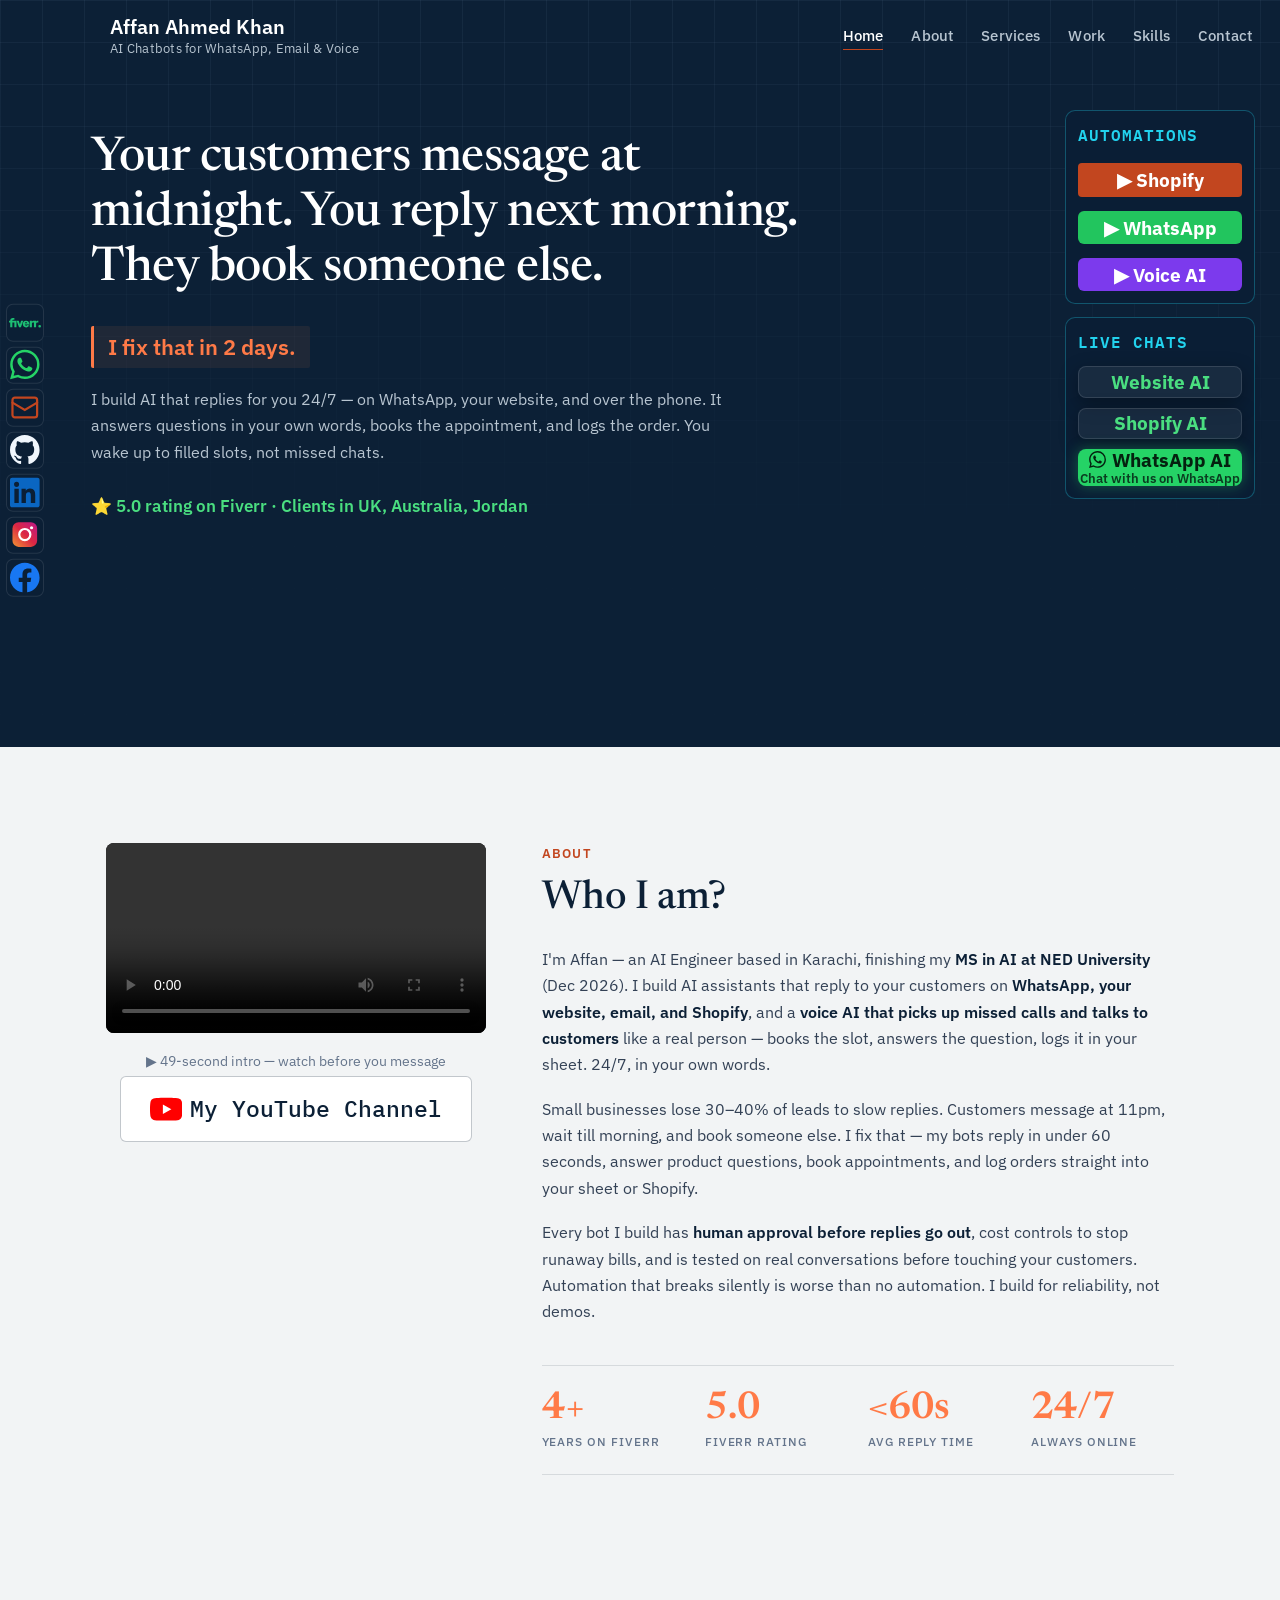
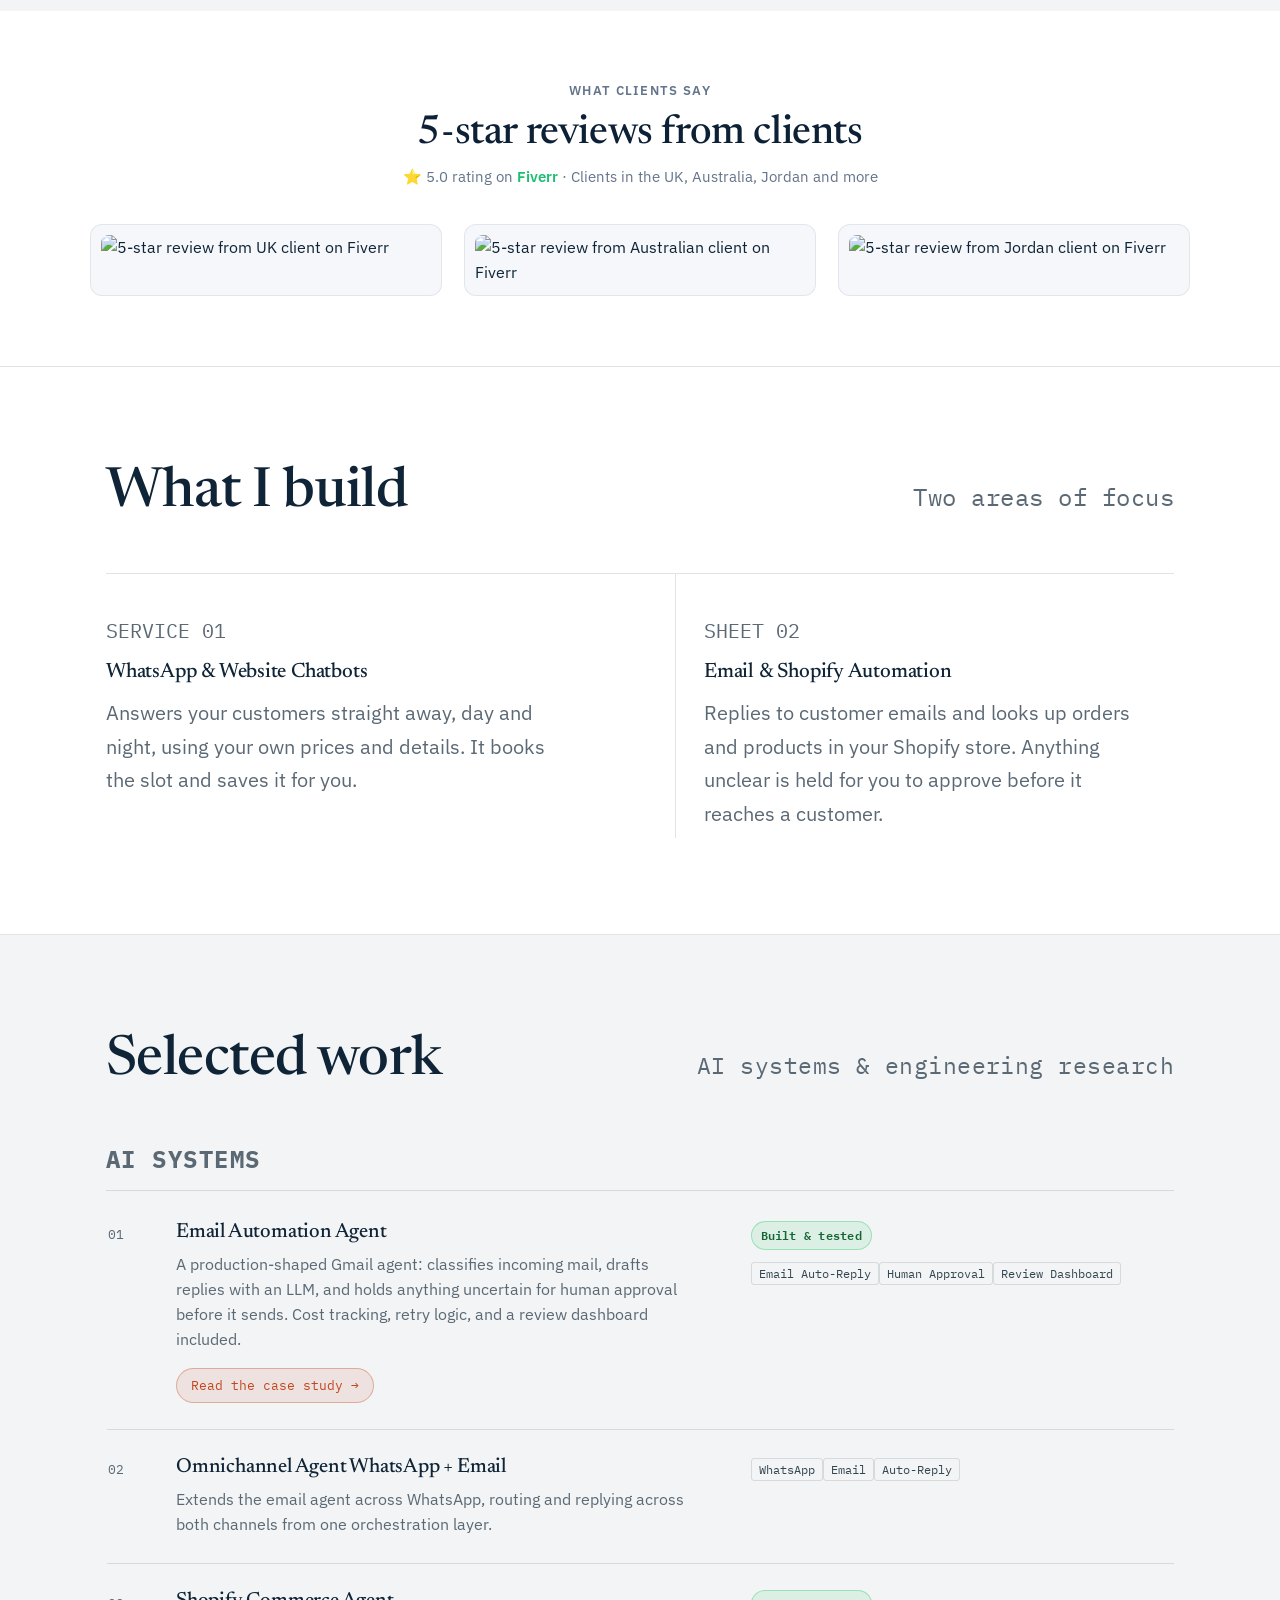
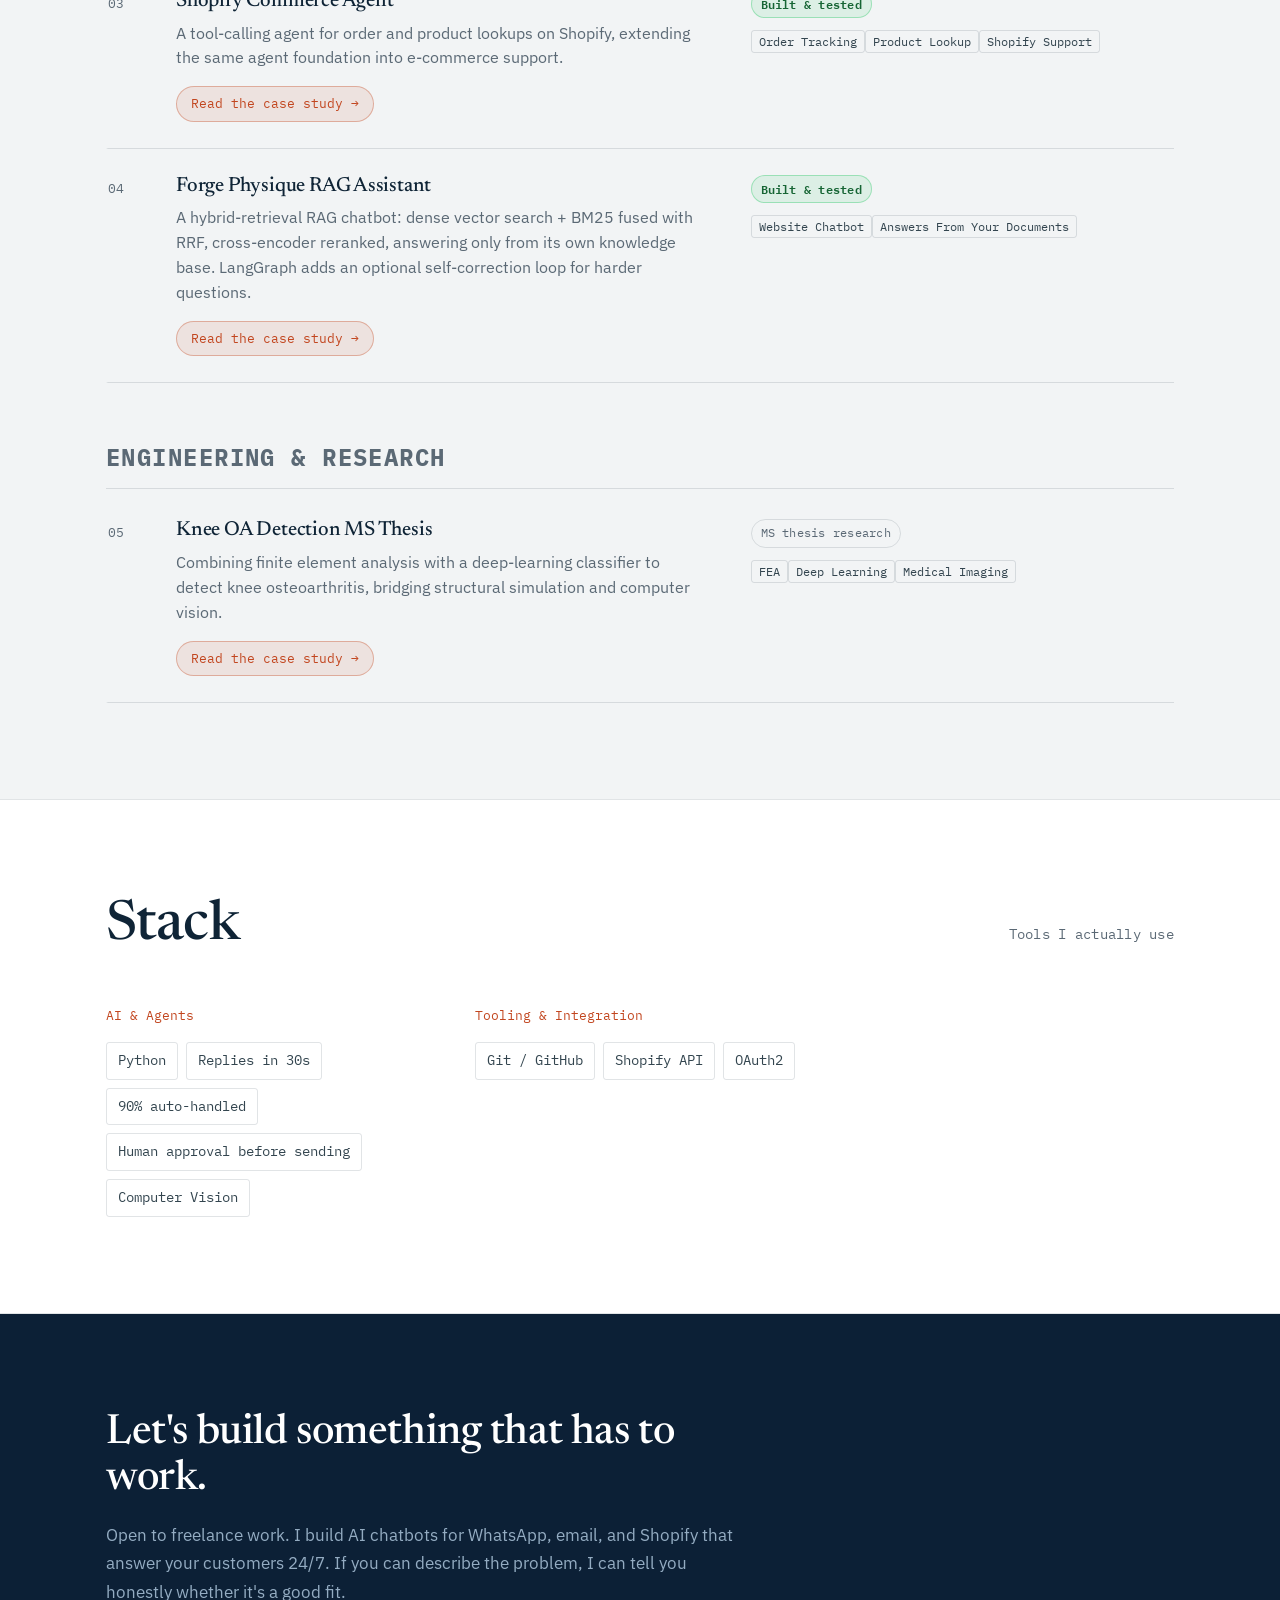
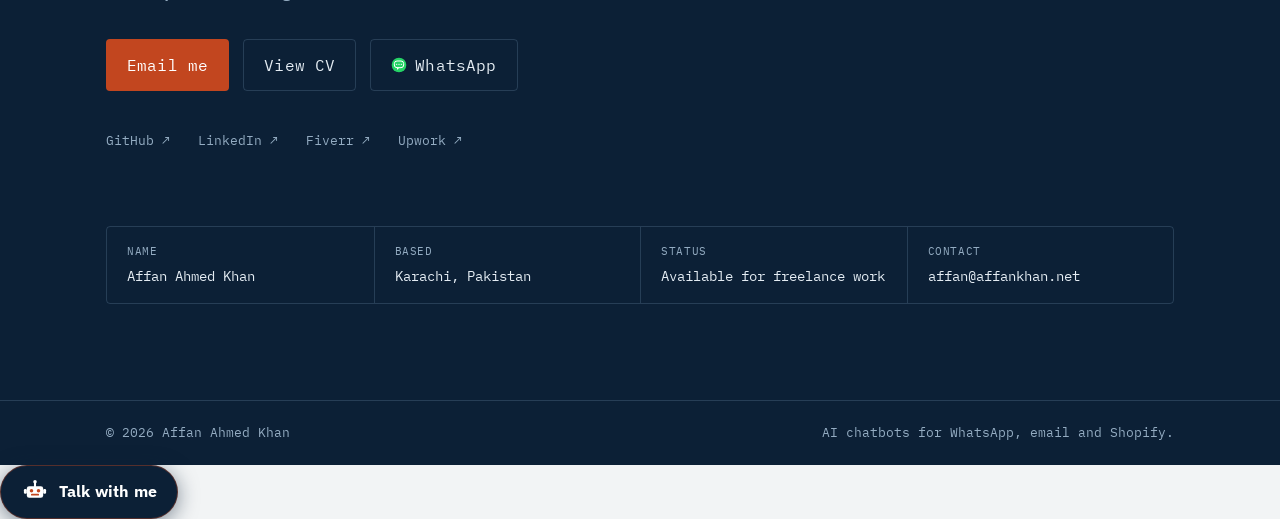
==== commit 4d61c62f: "Add files via upload" ====
--- a/index.html
+++ b/index.html
@@ -52,14 +52,15 @@
   .hero__visual { order: 0; }
   .hero__photo-wrap { aspect-ratio: 4 / 3; max-width: 480px; flex: 0 0 auto; }
   .about__photo { width: 100%; max-width: 420px; border-radius: 8px; }
-  .about__intro { font-size: 1.5em !important; }
-  .about__heading { font-size: 2em !important; }
-  .about__photo-col { display: flex; flex-direction: column; align-items: flex-start; gap: 12px; }
+  /* about overrides moved into inline styles — kept commented for reference */
+  /* .about__intro { font-size: 1.5em !important; } */
+  /* .about__heading { font-size: 2em !important; } */
+  .about__photo-col { display: flex; flex-direction: column; align-items: center; gap: 8px; }
   .yt-btn { font-size: 30.5px !important; padding: 19.4px 34.8px !important; }
   .yt-btn__icon { width: 32.4px !important; height: 32.4px !important; }
   .cb-btn { height: 31.36px !important; box-sizing: border-box !important; padding: 0 8px !important; display: flex !important; justify-content: center !important; align-items: center !important; text-align: center !important; }  
-  .about__body p { text-align: justify !important; }
-  .sheet p { text-align: justify !important; }
+  .about__body p { text-align: left !important; }
+  .sheet p { text-align: left !important; }
   .yt-btn { display: inline-flex !important; align-items: center !important; gap: 8px !important; color: #0C2036 !important; background: #ffffff !important; border: 1px solid rgba(12,32,54,0.25) !important; border-radius: 6px !important; text-decoration: none !important; padding: 14.4px 28.8px !important; font-size: 22.5px !important; }
   .yt-btn__icon { width: 32.4px !important; height: 32.4px !important; }
   #chatbots-panel { flex: 0 0 auto; max-width: 480px; }
@@ -71,10 +72,11 @@
      chat card. */
   .yt-btn {
     display: inline-flex;
-    align-self: flex-start;
+    align-self: center;
     width: auto;
     padding: 8px 16px;
     font-size: 12.5px;
+    margin-top: -4px;
   }
   .yt-btn__icon { width: 18px; height: 18px; }
 
@@ -116,7 +118,7 @@
     background: rgba(22, 101, 52, 0.10);
     border-color: rgba(22, 101, 52, 0.35);
   }
-    @media (min-width: 761px) { .site-header .wrap { justify-content: flex-start; gap: 20px; margin-left: 33.5px; } }
+    @media (min-width: 761px) { .site-header .wrap { justify-content: flex-start; gap: 20px; margin-left: 0; } }
     @media (max-width: 760px) { .site-header .wrap { justify-content: flex-start; gap: 20px; margin-left: 0; } }
   /* .site-nav { margin-left:299px; } */
   .hero__copy { text-align: left; }
@@ -134,24 +136,106 @@
 <div id="cursor-ring"></div>
 <!-- <a class="skip-link" href="#main">Skip to content</a> -->
 
+<style>
+  /* ============================================
+     HEADER — clean, smaller, professional
+     Desktop + Tablet + Mobile tested spec
+     ============================================ */
+  .site-header {
+    padding: 14px 0 !important;
+  }
+  .site-header .wrap {
+    display: flex !important;
+    align-items: center !important;
+    justify-content: space-between !important;
+    gap: 24px !important;
+    max-width: 1280px !important;
+    margin: 0 auto !important;
+    padding: 0 28px 0 110px !important;
+  }
+  .brand {
+    display: flex !important;
+    align-items: center !important;
+    gap: 10px !important;
+    text-decoration: none !important;
+    color: #FFFFFF !important;
+    white-space: nowrap !important;
+  }
+  .brand__initials { width: 30px !important; height: 30px !important; font-size: 13px !important; }
+  .brand span {
+    display: flex !important;
+    flex-direction: column !important;
+    line-height: 1.25 !important;
+  }
+  .brand span strong {
+    font-family: 'IBM Plex Sans', sans-serif !important;
+    font-size: 20px !important;
+    font-weight: 600 !important;
+    color: #FFFFFF !important;
+    letter-spacing: 0 !important;
+    white-space: nowrap !important;
+  }
+  .brand small {
+    font-family: 'IBM Plex Sans', sans-serif !important;
+    font-size: 13px !important;
+    font-weight: 400 !important;
+    color: #B8C5D1 !important;
+    letter-spacing: 0.02em !important;
+    margin-top: 2px !important;
+    white-space: nowrap !important;
+  }
+  .site-nav { margin-left: auto !important; }
+  .site-nav__list {
+    display: flex !important;
+    gap: 28px !important;
+    list-style: none !important;
+    margin: 0 !important;
+    padding: 0 !important;
+  }
+  .site-nav__list a {
+    font-family: 'IBM Plex Sans', sans-serif !important;
+    font-size: 15px !important;
+    font-weight: 500 !important;
+    color: #B8C5D1 !important;
+    text-decoration: none !important;
+    transition: color 0.15s ease !important;
+    padding: 4px 0 !important;
+  }
+  .site-nav__list a:hover,
+  .site-nav__list a.is-active {
+    color: #FFFFFF !important;
+  }
+
+  /* TABLET */
+  @media (max-width: 1024px) {
+    .site-nav__list { gap: 20px !important; }
+    .site-nav__list a { font-size: 14px !important; }
+    .brand span strong { font-size: 18px !important; }
+    .brand small { font-size: 12px !important; }
+  }
+
+  /* MOBILE */
+  @media (max-width: 760px) {
+    .site-header .wrap { padding: 0 16px !important; gap: 12px !important; }
+    .brand__initials { width: 30px !important; height: 30px !important; font-size: 13px !important; }
+    .brand span strong { font-size: 16px !important; }
+    .brand small { font-size: 11px !important; white-space: normal !important; }
+    .site-nav { display: none !important; }
+    .nav-toggle { display: flex !important; margin-left: auto !important; }
+  }
+</style>
+
 <header class="site-header" id="siteHeader">
   <div class="wrap">
     <a class="brand" href="#top">
-      <svg class="brand__mark" viewBox="0 0 30 30" fill="none" xmlns="http://www.w3.org/2000/svg" aria-hidden="true">
-        <circle cx="15" cy="15" r="9.5" stroke-width="1.6"/>
-        <line x1="15" y1="1.5" x2="15" y2="7.5" stroke-width="1.6"/>
-        <line x1="15" y1="22.5" x2="15" y2="28.5" stroke-width="1.6"/>
-        <line x1="1.5" y1="15" x2="7.5" y2="15" stroke-width="1.6"/>
-        <line x1="22.5" y1="15" x2="28.5" y2="15" stroke-width="1.6"/>
-        <circle cx="15" cy="15" r="2" fill="currentColor" stroke="none"/>
-      </svg>
+      
       <span>
-        Affan Ahmed Khan
-        <small>AI Engineer, Experienced Fiverr Seller </small>
+        <strong>Affan Ahmed Khan</strong>
+        <small>AI Chatbots for WhatsApp, Email &amp; Voice</small>
       </span>
     </a>
 
-      <nav class="site-nav" aria-label="Primary">
+    <nav class="site-nav" aria-label="Primary">
       <ul class="site-nav__list">
         <li><a href="#top">Home</a></li>
         <li><a href="#about">About</a></li>
@@ -162,8 +246,6 @@
       </ul>
     </nav>
 
-    <!-- <span class="status-pill"><span class="status-pill__dot" aria-hidden="true"></span>Available for freelance work</span> -->
-
     <button class="nav-toggle" id="navToggle" aria-label="Toggle menu" aria-expanded="false" aria-controls="siteHeader">
       <span></span><span></span><span></span>
     </button>
@@ -177,11 +259,76 @@
     <div class="wrap">
       <div class="hero__copy">
         <!-- <p class="eyebrow hero__eyebrow">Karachi, Pakistan · Remote / Freelance</p> -->
-        <style>@media (min-width: 761px) { .site-header .wrap { justify-content: flex-start; gap: 20px; margin-left: 35px; } } @media (max-width: 760px) { .site-header .wrap { justify-content: flex-start; gap: 20px; margin-left: 0; } } .hero__copy { text-align: left; } .hero__name { width: 700px; max-width: 100%; } @media (min-width: 901px) { .hero__name { margin-top: -36px; } } .hero__role, .hero__lede { width: 700px; max-width: 100%; } .hero__role { max-width: 980px; white-space: normal; text-wrap: balance; } .hero__lede { font-size: 1.3em; text-align: justify !important; } @media (min-width: 981px) { .hero__name, .hero__role { text-align: left; text-align-last: auto; } } @media (max-width: 760px) { .hero__lede, .about__body p, .sheet p { text-align: left !important; } } @media (min-width: 1110px) { .hero__role, .hero__lede { width: 603.6px; max-width: 100%; text-align: justify !important; text-align-last: justify; text-wrap: balance; } }</style><h1 class="hero__name" style="font-size:clamp(1.138rem,4vw,3.1rem)!important; margin-bottom:18px; line-height:1.55;">AI Bot Answers Customer Calls and WhatsApp&nbsp;Chats, Books Slots 24/7
- </h1>
-        <p class="hero__role" style="font-size:clamp(1.2rem,2.2vw,1.55rem)  !important;">One AI that instantly answers your calls, WhatsApp, website, email and Shopify store, day and night </p>
-        <p class="hero__lede" style="font-size:1.1rem !important; margin-top:6px;">A customer calls or messages you at 11pm. Your AI assistant answers straight away from your own prices and details, checks your free slots, books the appointment and saves it in your sheet.</p>
-        <!-- <p class="hero__lede">Built with LangGraph and RAG: tool-calling agents that classify, draft, and act on real data — holding anything uncertain for a human to approve before it ever reaches a customer.</p> -->
+        <style>
+  /* HERO TYPOGRAPHY — desktop + tablet + mobile */
+  .hero__copy {
+    text-align: left !important;
+    max-width: 720px;
+  }
+  .hero__name {
+    font-family: 'Newsreader', Georgia, serif;
+    font-size: clamp(1.75rem, 3.8vw, 3rem) !important;
+    font-weight: 500 !important;
+    line-height: 1.15 !important;
+    letter-spacing: -0.01em;
+    color: #FFFFFF !important;
+    width: 100% !important;
+    max-width: 720px !important;
+    text-align: left !important;
+    text-align-last: left !important;
+    text-wrap: balance !important;
+    hyphens: none !important;
+    margin: 0 0 28px 0 !important;
+    word-spacing: normal !important;
+  }
+  .hero__role {
+    font-family: 'IBM Plex Sans', system-ui, sans-serif;
+    font-size: clamp(1.1rem, 1.8vw, 1.35rem) !important;
+    font-weight: 600 !important;
+    line-height: 1.4 !important;
+    color: #FF7A47 !important;
+    width: auto !important;
+    max-width: 720px !important;
+    text-align: left !important;
+    text-align-last: left !important;
+    white-space: normal !important;
+    text-wrap: balance;
+    margin: 0 0 18px 0 !important;
+    display: inline-block !important;
+    padding: 6px 14px !important;
+    background: rgba(255, 122, 71, 0.08) !important;
+    border-left: 3px solid #FF7A47 !important;
+    border-radius: 2px !important;
+    word-spacing: normal !important;
+  }
+  .hero__lede {
+    font-family: 'IBM Plex Sans', system-ui, sans-serif;
+    font-size: clamp(1rem, 1.25vw, 1.15rem) !important;
+    font-weight: 400 !important;
+    line-height: 1.65 !important;
+    color: #B8C5D1 !important;
+    width: 100% !important;
+    max-width: 640px !important;
+    text-align: left !important;
+    text-align-last: left !important;
+    margin: 0 0 28px 0 !important;
+    word-spacing: normal !important;
+  }
+  @media (max-width: 760px) {
+    .hero__copy { max-width: 100% !important; padding: 0 4px !important; }
+    .hero__name { font-size: 1.75rem !important; line-height: 1.2 !important; margin-bottom: 16px !important; }
+    .hero__role { font-size: 1rem !important; padding: 5px 10px !important; margin-bottom: 14px !important; max-width: 100% !important; }
+    .hero__lede { font-size: 0.95rem !important; line-height: 1.55 !important; max-width: 100% !important; margin-bottom: 20px !important; }
+  }
+</style>
+
+<h1 class="hero__name">Your customers message at midnight. You reply next morning. They book someone else.</h1>
+
+<p class="hero__role">I fix that in 2 days.</p>
+
+<p class="hero__lede">I build AI that replies for you 24/7 — on WhatsApp, your website, and over the phone. It answers questions in your own words, books the appointment, and logs the order. You wake up to filled slots, not missed chats.</p>
+
+<p style="font-family:'IBM Plex Sans',sans-serif;font-size:1.05rem;color:#4ADE80;font-weight:600;margin:0 0 28px 0;">⭐ 5.0 rating on Fiverr · Clients in UK, Australia, Jordan</p>
         <div class="hero__actions" style="display:flex;flex-direction:column;gap:14px;width:190px;position:fixed;top:110px;right:25px;margin-top:0;z-index:50;background:#0a1e35;border:1px solid rgba(34,211,238,0.3);border-radius:10px;padding:12px;">
           <!-- <a class="btn btn--solid" href="#contact" style="font-size:1.5rem !important;">Start with 50 $</a>
           
@@ -252,6 +399,7 @@
     <div class="wrap">
             <div class="about__photo-col">
         <video class="about__photo" src="personl_vid.mp4" controls playsinline preload="metadata" aria-label="Video of Affan Ahmed Khan" style="display:block;background:#000;max-height:80vh;"></video>
+<p style="font-family:'IBM Plex Sans',sans-serif;font-size:14px;color:#64748B;margin:10px 0 0 0;text-align:center;max-width:420px;">▶ 49-second intro — watch before you message</p>
         <a class="yt-btn" href="https://www.youtube.com/@Affan_Agentic_AI" target="_blank" rel="noopener">
           <svg class="yt-btn__icon" viewBox="0 0 24 24" xmlns="http://www.w3.org/2000/svg" aria-hidden="true">
             <path fill="#FF0000" d="M23.498 6.186a3.016 3.016 0 0 0-2.122-2.136C19.505 3.545 12 3.545 12 3.545s-7.505 0-9.377.505A3.017 3.017 0 0 0 .502 6.186C0 8.07 0 12 0 12s0 3.93.502 5.814a3.016 3.016 0 0 0 2.122 2.136c1.871.505 9.376.505 9.376.505s7.505 0 9.377-.505a3.015 3.015 0 0 0 2.122-2.136C24 15.93 24 12 24 12s0-3.93-.502-5.814z"/>
@@ -261,12 +409,226 @@
         </a>
       </div>
       <div class="about__body">
-        <h2 class="about__heading">Who I Am</h2>
-              <p class="about__intro">I hold a <strong>Master's in AI from NED University</strong>. I build AI chatbots for WhatsApp, email and Shopify, and a voice assistant that answers phone calls. If your customers message or call you at all hours, I build the AI that handles it for you.</p>
-
-             
-      <p class="about__intro">Every bot I build gets human oversight, cost controls, and is tested before it touches your customers. Automation that occasionally breaks is worse than no automation. I build for reliability, not demos.</p>        
-      <!-- <p>Every agent I build ships with human-approval gates, typed schemas, cost tracking, and full error handling. Automation that occasionally breaks is worse than no automation. I build for reliability, not demos.</p> -->
+        <p class="eyebrow about__eyebrow">ABOUT</p>
+        <h2 class="about__heading">Who I am?</h2>
+        <style>
+          .about__eyebrow {
+            font-family: 'IBM Plex Sans', sans-serif !important;
+            font-size: 13px !important;
+            font-weight: 600 !important;
+            color: #C2461F !important;
+            text-transform: uppercase !important;
+            letter-spacing: 0.1em !important;
+            margin: 0 0 10px 0 !important;
+          }
+          .about__heading {
+            font-family: 'Newsreader', Georgia, serif !important;
+            font-size: clamp(1.75rem, 3.2vw, 2.5rem) !important;
+            font-weight: 500 !important;
+            line-height: 1.15 !important;
+            color: #0C2036 !important;
+            margin: 0 0 24px 0 !important;
+            text-align: left !important;
+          }
+          .about__intro {
+            font-family: 'IBM Plex Sans', system-ui, sans-serif !important;
+            font-size: clamp(1rem, 1.2vw, 1.125rem) !important;
+            font-weight: 400 !important;
+            line-height: 1.65 !important;
+            color: #334155 !important;
+            max-width: 640px !important;
+            text-align: left !important;
+            margin: 0 0 18px 0 !important;
+            word-spacing: normal !important;
+          }
+          .about__intro strong {
+            color: #0C2036 !important;
+            font-weight: 600 !important;
+          }
+          .about__stats {
+            display: grid !important;
+            grid-template-columns: repeat(4, 1fr) !important;
+            gap: 20px !important;
+            margin: 40px 0 !important;
+            max-width: 640px !important;
+            padding: 24px 0 !important;
+            border-top: 1px solid rgba(12, 32, 54, 0.12) !important;
+            border-bottom: 1px solid rgba(12, 32, 54, 0.12) !important;
+          }
+          .about__stat-num {
+            font-family: 'Newsreader', Georgia, serif !important;
+            font-size: clamp(1.75rem, 3vw, 2.5rem) !important;
+            font-weight: 600 !important;
+            color: #FF7A47 !important;
+            line-height: 1 !important;
+            margin: 0 0 6px 0 !important;
+          }
+          .about__stat-label {
+            font-family: 'IBM Plex Sans', system-ui, sans-serif !important;
+            font-size: 12px !important;
+            font-weight: 500 !important;
+            color: #64748B !important;
+            text-transform: uppercase !important;
+            letter-spacing: 0.08em !important;
+            line-height: 1.3 !important;
+            margin: 0 !important;
+          }
+          .about__built-label {
+            font-family: 'IBM Plex Sans', system-ui, sans-serif !important;
+            font-size: 13px !important;
+            font-weight: 600 !important;
+            color: #64748B !important;
+            text-transform: uppercase !important;
+            letter-spacing: 0.08em !important;
+            margin: 0 0 16px 0 !important;
+          }
+          .about__built-list {
+            list-style: none !important;
+            padding: 0 !important;
+            margin: 0 !important;
+            max-width: 640px !important;
+          }
+          .about__built-list li {
+            font-family: 'IBM Plex Sans', system-ui, sans-serif !important;
+            font-size: 16px !important;
+            font-weight: 500 !important;
+            color: #334155 !important;
+            line-height: 1.5 !important;
+            padding: 8px 0 !important;
+          }
+          .about__built-list li strong {
+            color: #0C2036 !important;
+            font-weight: 600 !important;
+          }
+          @media (max-width: 760px) {
+            .about__heading { font-size: 1.75rem !important; margin-bottom: 18px !important; }
+            .about__intro { font-size: 1rem !important; }
+            .about__stats { grid-template-columns: repeat(2, 1fr) !important; gap: 20px 24px !important; margin: 32px 0 !important; }
+            .about__stat-num { font-size: 1.75rem !important; }
+            .about__stat-label { font-size: 11px !important; }
+            .about__built-list li { font-size: 15px !important; }
+          }
+        </style>
+
+        
+
+        <p class="about__intro">I'm Affan — an AI Engineer based in Karachi, finishing my <strong>MS in AI at NED University</strong> (Dec 2026). I build AI assistants that reply to your customers on <strong>WhatsApp, your website, email, and Shopify</strong>, and a <strong>voice AI that picks up missed calls and talks to customers</strong> like a real person — books the slot, answers the question, logs it in your sheet. 24/7, in your own words.</p>
+
+        <p class="about__intro">Small businesses lose 30–40% of leads to slow replies. Customers message at 11pm, wait till morning, and book someone else. I fix that — my bots reply in under 60 seconds, answer product questions, book appointments, and log orders straight into your sheet or Shopify.</p>
+
+        <p class="about__intro">Every bot I build has <strong>human approval before replies go out</strong>, cost controls to stop runaway bills, and is tested on real conversations before touching your customers. Automation that breaks silently is worse than no automation. I build for reliability, not demos.</p>
+
+        <div class="about__stats">
+          <div>
+            <p class="about__stat-num">4+</p>
+            <p class="about__stat-label">Years on Fiverr</p>
+          </div>
+          <div>
+            <p class="about__stat-num">5.0</p>
+            <p class="about__stat-label">Fiverr rating</p>
+          </div>
+          <div>
+            <p class="about__stat-num">&lt;60s</p>
+            <p class="about__stat-label">Avg reply time</p>
+          </div>
+          <div>
+            <p class="about__stat-num">24/7</p>
+            <p class="about__stat-label">Always online</p>
+          </div>
+        </div>
+
+        
+      </div>
+    </div>
+  </section>
+
+  <!-- ===================== REVIEWS ===================== -->
+  <section class="reviews" id="reviews" style="padding: 70px 0; background: #FFFFFF;">
+    <div class="wrap" style="max-width: 1200px; margin: 0 auto; padding: 0 28px;">
+      <style>
+        .reviews__head {
+          text-align: center;
+          margin-bottom: 36px;
+        }
+        .reviews__eyebrow {
+          font-family: 'IBM Plex Sans', sans-serif !important;
+          font-size: 13px !important;
+          font-weight: 600 !important;
+          color: #64748B !important;
+          text-transform: uppercase !important;
+          letter-spacing: 0.1em !important;
+          margin: 0 0 10px 0 !important;
+        }
+        .reviews__title {
+          font-family: 'Newsreader', Georgia, serif !important;
+          font-size: clamp(1.75rem, 3.2vw, 2.5rem) !important;
+          font-weight: 500 !important;
+          color: #0C2036 !important;
+          margin: 0 0 8px 0 !important;
+          line-height: 1.15 !important;
+        }
+        .reviews__sub {
+          font-family: 'IBM Plex Sans', sans-serif !important;
+          font-size: 15px !important;
+          color: #64748B !important;
+          margin: 0 !important;
+        }
+        .reviews__sub a {
+          color: #1dbf73 !important;
+          text-decoration: none !important;
+          font-weight: 600 !important;
+        }
+        .reviews__sub a:hover { text-decoration: underline !important; }
+        .reviews__grid {
+          display: grid;
+          grid-template-columns: repeat(3, 1fr);
+          gap: 22px;
+          max-width: 1100px;
+          margin: 0 auto;
+        }
+        .review-card {
+          background: #F5F7FA;
+          border: 1px solid rgba(12, 32, 54, 0.08);
+          border-radius: 12px;
+          padding: 10px;
+          display: flex;
+          flex-direction: column;
+          transition: transform 0.2s ease, box-shadow 0.2s ease;
+        }
+        .review-card:hover {
+          transform: translateY(-3px);
+          box-shadow: 0 8px 24px rgba(12, 32, 54, 0.08);
+        }
+        .review-card__img {
+          width: 100%;
+          height: auto;
+          display: block;
+          border-radius: 8px;
+        }
+        @media (max-width: 900px) {
+          .reviews__grid { grid-template-columns: 1fr !important; max-width: 520px !important; gap: 16px !important; }
+          .review-card { padding: 8px !important; }
+        }
+      </style>
+
+      <div class="reviews__head">
+        <p class="reviews__eyebrow">What clients say</p>
+        <h2 class="reviews__title">5-star reviews from clients</h2>
+        <p class="reviews__sub">⭐ 5.0 rating on <a href="https://www.fiverr.com/affan_ahmed144" target="_blank" rel="noopener">Fiverr</a> · Clients in the UK, Australia, Jordan and more</p>
+      </div>
+
+      <div class="reviews__grid">
+        <a class="review-card" href="https://www.fiverr.com/affan_ahmed144" target="_blank" rel="noopener" title="View this review on Fiverr">
+          <img class="review-card__img" src="fiverr/6.jpeg" alt="5-star review from UK client on Fiverr">
+        </a>
+
+        <a class="review-card" href="https://www.fiverr.com/affan_ahmed144" target="_blank" rel="noopener" title="View this review on Fiverr">
+          <img class="review-card__img" src="fiverr/4.jpeg" alt="5-star review from Australian client on Fiverr">
+        </a>
+
+        <a class="review-card" href="https://www.fiverr.com/affan_ahmed144" target="_blank" rel="noopener" title="View this review on Fiverr">
+          <img class="review-card__img" src="fiverr/2.jpeg" alt="5-star review from Jordan client on Fiverr">
+        </a>
       </div>
     </div>
   </section>
@@ -402,7 +764,7 @@
         <div class="skill-group">
           <p class="skill-group__label">AI &amp; Agents</p>
           <div class="tag-list">
-            <span>Python</span><span>LangGraph</span><span>RAG</span><span>Groq API</span><span>Computer Vision</span>
+            <span>Python</span><span>Replies in 30s</span><span>90% auto-handled</span><span>Human approval before sending</span><span>Computer Vision</span>
           </div>
         </div>
         <div class="skill-group">
@@ -680,8 +1042,8 @@
 
 <style>@media (max-width: 900px) { .site-header.nav-open .site-nav__list a.is-active { color: var(--ink); } .hero__copy { min-width: 0; } .hero__role { max-width: 100%; } .hero__actions, #chatbots-panel { position: static !important; display: flex !important; flex-direction: row !important; flex-wrap: wrap; gap: 10px !important; width: auto !important; max-width: 460px !important; margin-top: 16px !important; } .hero__actions .cb-heading, #chatbots-panel .cb-heading { flex: 0 0 100%; margin: 0 0 2px; } .hero__actions > a, .hero__actions > button { flex: 1 1 140px; width: auto !important; } #chatbots-panel > a { flex: 1 1 140px; } } @media (max-width: 760px) { .site-header .wrap { gap: 10px; } .brand { font-size: 17px; min-width: 0; } .brand small { font-size: 11.5px; white-space: normal; line-height: 1.3; } .site-nav { margin-left: 0; } .nav-toggle { margin-left: auto; flex: none; } .services .eyebrow, .work .eyebrow { font-size: 15px !important; white-space: normal; } .yt-btn { max-width: 100%; white-space: normal; } }</style><script>document.addEventListener('DOMContentLoaded', function () { var q = window.matchMedia('(max-width: 900px)'); function move() { var a = document.querySelector('.hero__actions'), p = document.getElementById('chatbots-panel'); if (q.matches && a && p && a.nextElementSibling !== p) a.insertAdjacentElement('afterend', p); } move(); if (q.addEventListener) q.addEventListener('change', move); });</script><div id="chatbots-panel">
   <p class="cb-heading">Live Chats</p>
-  <a class="cb-btn" href="https://huggingface.co/spaces/AffanAIEngr/RAG" target="_blank" rel="noopener"><span class="cb-dot"></span><span class="cb-btn__text"><strong>Business AI</strong><span>CNC Prodction · Live demo</span></span></a>
-  <a class="cb-btn" href="https://onlinefitness.streamlit.app/" target="_blank" rel="noopener"><span class="cb-dot"></span><span class="cb-btn__text"><strong>Gym FAQ AI</strong></span></a><a href="https://wa.me/923373978362" target="_blank" rel="noopener" title="Talk to WhatsApp Bot" onmouseover="this.style.filter='brightness(1.1)'" onmouseout="this.style.filter='none'" style="display:flex;flex-direction:column;align-items:center;justify-content:center;gap:0;height:36.94px;box-sizing:border-box;padding:0 6px;background:#25D366;border-radius:8px;text-decoration:none;text-align:center;box-shadow:0 0 14px rgba(37,211,102,0.35);transition:filter 0.2s;"><strong style="display:flex;align-items:center;gap:6px;font-family:var(--font-body);font-size:1.2rem;font-weight:700;line-height:1.15;color:#04210f;white-space:nowrap;"><svg viewBox="0 0 24 24" width="17" height="17" style="flex:none;" aria-hidden="true"><path fill="#04210f" d="M17.472 14.382c-.297-.149-1.758-.867-2.03-.967-.273-.099-.471-.148-.67.15-.197.297-.767.966-.94 1.164-.173.199-.347.223-.644.075-.297-.15-1.255-.463-2.39-1.475-.883-.788-1.48-1.761-1.653-2.059-.173-.297-.018-.458.13-.606.134-.133.298-.347.446-.52.149-.174.198-.298.298-.497.099-.198.05-.371-.025-.52-.075-.149-.669-1.612-.916-2.207-.242-.579-.487-.5-.669-.51-.173-.008-.371-.01-.57-.01-.198 0-.52.074-.792.372-.272.297-1.04 1.016-1.04 2.479 0 1.462 1.065 2.875 1.213 3.074.149.198 2.096 3.2 5.077 4.487.709.306 1.262.489 1.694.625.712.227 1.36.195 1.871.118.571-.085 1.758-.719 2.006-1.413.248-.694.248-1.289.173-1.413-.074-.124-.272-.198-.57-.347m-5.421 7.403h-.004a9.87 9.87 0 0 1-5.031-1.378l-.361-.214-3.741.982.998-3.648-.235-.374a9.86 9.86 0 0 1-1.51-5.26c.001-5.45 4.436-9.884 9.888-9.884 2.64 0 5.122 1.03 6.988 2.898a9.825 9.825 0 0 1 2.893 6.994c-.003 5.45-4.437 9.884-9.885 9.884m8.413-18.297A11.815 11.815 0 0 0 12.05 0C5.495 0 .16 5.335.157 11.892c0 2.096.547 4.142 1.588 5.945L.057 24l6.305-1.654a11.882 11.882 0 0 0 5.683 1.448h.005c6.554 0 11.89-5.335 11.893-11.893a11.821 11.821 0 0 0-3.48-8.413z"/></svg>WhatsApp AI</strong><small style="font-family:var(--font-body);font-size:13px;font-weight:600;line-height:1.2;color:#0a3d20;white-space:nowrap;">Bot: +92 337 3978362</small></a><!--<a class="cb-btn" href="https://onlinefitness.streamlit.app/" target="_blank" rel="noopener">
+  <a class="cb-btn" href="https://huggingface.co/spaces/AffanAIEngr/RAG" target="_blank" rel="noopener"><span class="cb-dot"></span><span class="cb-btn__text"><strong>Website AI</strong><span>Live demo</span></span></a>
+  <a class="cb-btn" href="https://onlinefitness.streamlit.app/" target="_blank" rel="noopener"><span class="cb-dot"></span><span class="cb-btn__text"><strong>Shopify AI</strong></span></a><a href="https://wa.me/923373978362" target="_blank" rel="noopener" title="Talk to WhatsApp Bot" onmouseover="this.style.filter='brightness(1.1)'" onmouseout="this.style.filter='none'" style="display:flex;flex-direction:column;align-items:center;justify-content:center;gap:0;height:36.94px;box-sizing:border-box;padding:0 6px;background:#25D366;border-radius:8px;text-decoration:none;text-align:center;box-shadow:0 0 14px rgba(37,211,102,0.35);transition:filter 0.2s;"><strong style="display:flex;align-items:center;gap:6px;font-family:var(--font-body);font-size:1.2rem;font-weight:700;line-height:1.15;color:#04210f;white-space:nowrap;"><svg viewBox="0 0 24 24" width="17" height="17" style="flex:none;" aria-hidden="true"><path fill="#04210f" d="M17.472 14.382c-.297-.149-1.758-.867-2.03-.967-.273-.099-.471-.148-.67.15-.197.297-.767.966-.94 1.164-.173.199-.347.223-.644.075-.297-.15-1.255-.463-2.39-1.475-.883-.788-1.48-1.761-1.653-2.059-.173-.297-.018-.458.13-.606.134-.133.298-.347.446-.52.149-.174.198-.298.298-.497.099-.198.05-.371-.025-.52-.075-.149-.669-1.612-.916-2.207-.242-.579-.487-.5-.669-.51-.173-.008-.371-.01-.57-.01-.198 0-.52.074-.792.372-.272.297-1.04 1.016-1.04 2.479 0 1.462 1.065 2.875 1.213 3.074.149.198 2.096 3.2 5.077 4.487.709.306 1.262.489 1.694.625.712.227 1.36.195 1.871.118.571-.085 1.758-.719 2.006-1.413.248-.694.248-1.289.173-1.413-.074-.124-.272-.198-.57-.347m-5.421 7.403h-.004a9.87 9.87 0 0 1-5.031-1.378l-.361-.214-3.741.982.998-3.648-.235-.374a9.86 9.86 0 0 1-1.51-5.26c.001-5.45 4.436-9.884 9.888-9.884 2.64 0 5.122 1.03 6.988 2.898a9.825 9.825 0 0 1 2.893 6.994c-.003 5.45-4.437 9.884-9.885 9.884m8.413-18.297A11.815 11.815 0 0 0 12.05 0C5.495 0 .16 5.335.157 11.892c0 2.096.547 4.142 1.588 5.945L.057 24l6.305-1.654a11.882 11.882 0 0 0 5.683 1.448h.005c6.554 0 11.89-5.335 11.893-11.893a11.821 11.821 0 0 0-3.48-8.413z"/></svg>WhatsApp AI</strong><small style="font-family:var(--font-body);font-size:13px;font-weight:600;line-height:1.2;color:#0a3d20;white-space:nowrap;">Chat with us on WhatsApp</small></a><!--<a class="cb-btn" href="https://onlinefitness.streamlit.app/" target="_blank" rel="noopener">
     <span class="cb-dot"></span>
     <span class="cb-btn__text">
             <strong>GymDesk AI</strong>
@@ -851,5 +1213,5 @@
   * { cursor: auto !important; }
 }
 </style>
-<style>#left-links{display:none}@media (min-width:761px) and (min-height:440px){#social-bar{display:none!important}#left-links{position:fixed;left:0;top:18px;display:flex;flex-direction:column;gap:6px;z-index:9997}#left-links a{display:flex;align-items:center;justify-content:center;width:46.9px;height:46.9px;border-radius:8px;background:rgba(12,32,54,0.9);border:1px solid rgba(255,255,255,0.1);transition:transform 0.2s ease, box-shadow 0.2s ease, border-color 0.2s ease;text-decoration:none}#left-links a:hover{transform:scale(1.2)}#left-links a.sb-fiverr:hover{box-shadow:0 0 12px #1dbf73;border-color:#1dbf73}#left-links a.sb-wa:hover{box-shadow:0 0 12px #25D366;border-color:#25D366}#left-links a.sb-email:hover{box-shadow:0 0 12px #C2461F;border-color:#C2461F}#left-links a.sb-gh:hover{box-shadow:0 0 12px #e0e0e0;border-color:#e0e0e0}#left-links a.sb-li:hover{box-shadow:0 0 12px #0A66C2;border-color:#0A66C2}#left-links a.sb-ig:hover{box-shadow:0 0 12px #e1306c;border-color:#e1306c}#left-links a.sb-fb:hover{box-shadow:0 0 12px #1877F2;border-color:#1877F2}#left-links svg{width:37px;height:57px;display:block}#left-links a.sb-fiverr svg{width:40px;height:45px}}</style><script>(function(){var s=document.getElementById('social-bar');if(!s||document.getElementById('left-links'))return;var d=document.createElement('div');d.id='left-links';d.innerHTML=s.innerHTML.replace(/ig-g/g,'ig-gl');document.body.appendChild(d);})();</script><div id="voice-modal" onclick="if(event.target===this){this.style.display='none';this.querySelector('video').pause()}" style="display:none;position:fixed;inset:0;background:rgba(0,0,0,0.82);z-index:9999;align-items:center;justify-content:center;padding:20px;"><div style="position:relative;max-width:860px;width:100%;"><button onclick="document.getElementById('voice-modal').style.display='none';this.closest('div').querySelector('video').pause()" style="position:absolute;top:-38px;right:0;background:none;border:none;color:#fff;font-size:1.6rem;cursor:pointer;">✕</button><video controls style="width:100%;max-height:80vh;border-radius:10px;display:block;background:#000;" src="Voice_ai.mp4"></video></div></div></body>
+<style>#left-links{display:none}@media (min-width:761px) and (min-height:440px){#social-bar{display:none!important}#left-links{position:fixed;left:6px;top:50%;transform:translateY(-50%);display:flex;flex-direction:column;gap:5px;z-index:9997}#left-links a{display:flex;align-items:center;justify-content:center;width:37.5px;height:37.5px;border-radius:7px;background:rgba(12,32,54,0.9);border:1px solid rgba(255,255,255,0.1);transition:transform 0.2s ease, box-shadow 0.2s ease, border-color 0.2s ease;text-decoration:none}#left-links a:hover{transform:scale(1.2)}#left-links a.sb-fiverr:hover{box-shadow:0 0 12px #1dbf73;border-color:#1dbf73}#left-links a.sb-wa:hover{box-shadow:0 0 12px #25D366;border-color:#25D366}#left-links a.sb-email:hover{box-shadow:0 0 12px #C2461F;border-color:#C2461F}#left-links a.sb-gh:hover{box-shadow:0 0 12px #e0e0e0;border-color:#e0e0e0}#left-links a.sb-li:hover{box-shadow:0 0 12px #0A66C2;border-color:#0A66C2}#left-links a.sb-ig:hover{box-shadow:0 0 12px #e1306c;border-color:#e1306c}#left-links a.sb-fb:hover{box-shadow:0 0 12px #1877F2;border-color:#1877F2}#left-links svg{width:29.6px;height:45.6px;display:block}#left-links a.sb-fiverr svg{width:32px;height:36px}}</style><script>(function(){var s=document.getElementById('social-bar');if(!s||document.getElementById('left-links'))return;var d=document.createElement('div');d.id='left-links';d.innerHTML=s.innerHTML.replace(/ig-g/g,'ig-gl');document.body.appendChild(d);})();</script><div id="voice-modal" onclick="if(event.target===this){this.style.display='none';this.querySelector('video').pause()}" style="display:none;position:fixed;inset:0;background:rgba(0,0,0,0.82);z-index:9999;align-items:center;justify-content:center;padding:20px;"><div style="position:relative;max-width:860px;width:100%;"><button onclick="document.getElementById('voice-modal').style.display='none';this.closest('div').querySelector('video').pause()" style="position:absolute;top:-38px;right:0;background:none;border:none;color:#fff;font-size:1.6rem;cursor:pointer;">✕</button><video controls style="width:100%;max-height:80vh;border-radius:10px;display:block;background:#000;" src="Voice_ai.mp4"></video></div></div></body>
 </html>
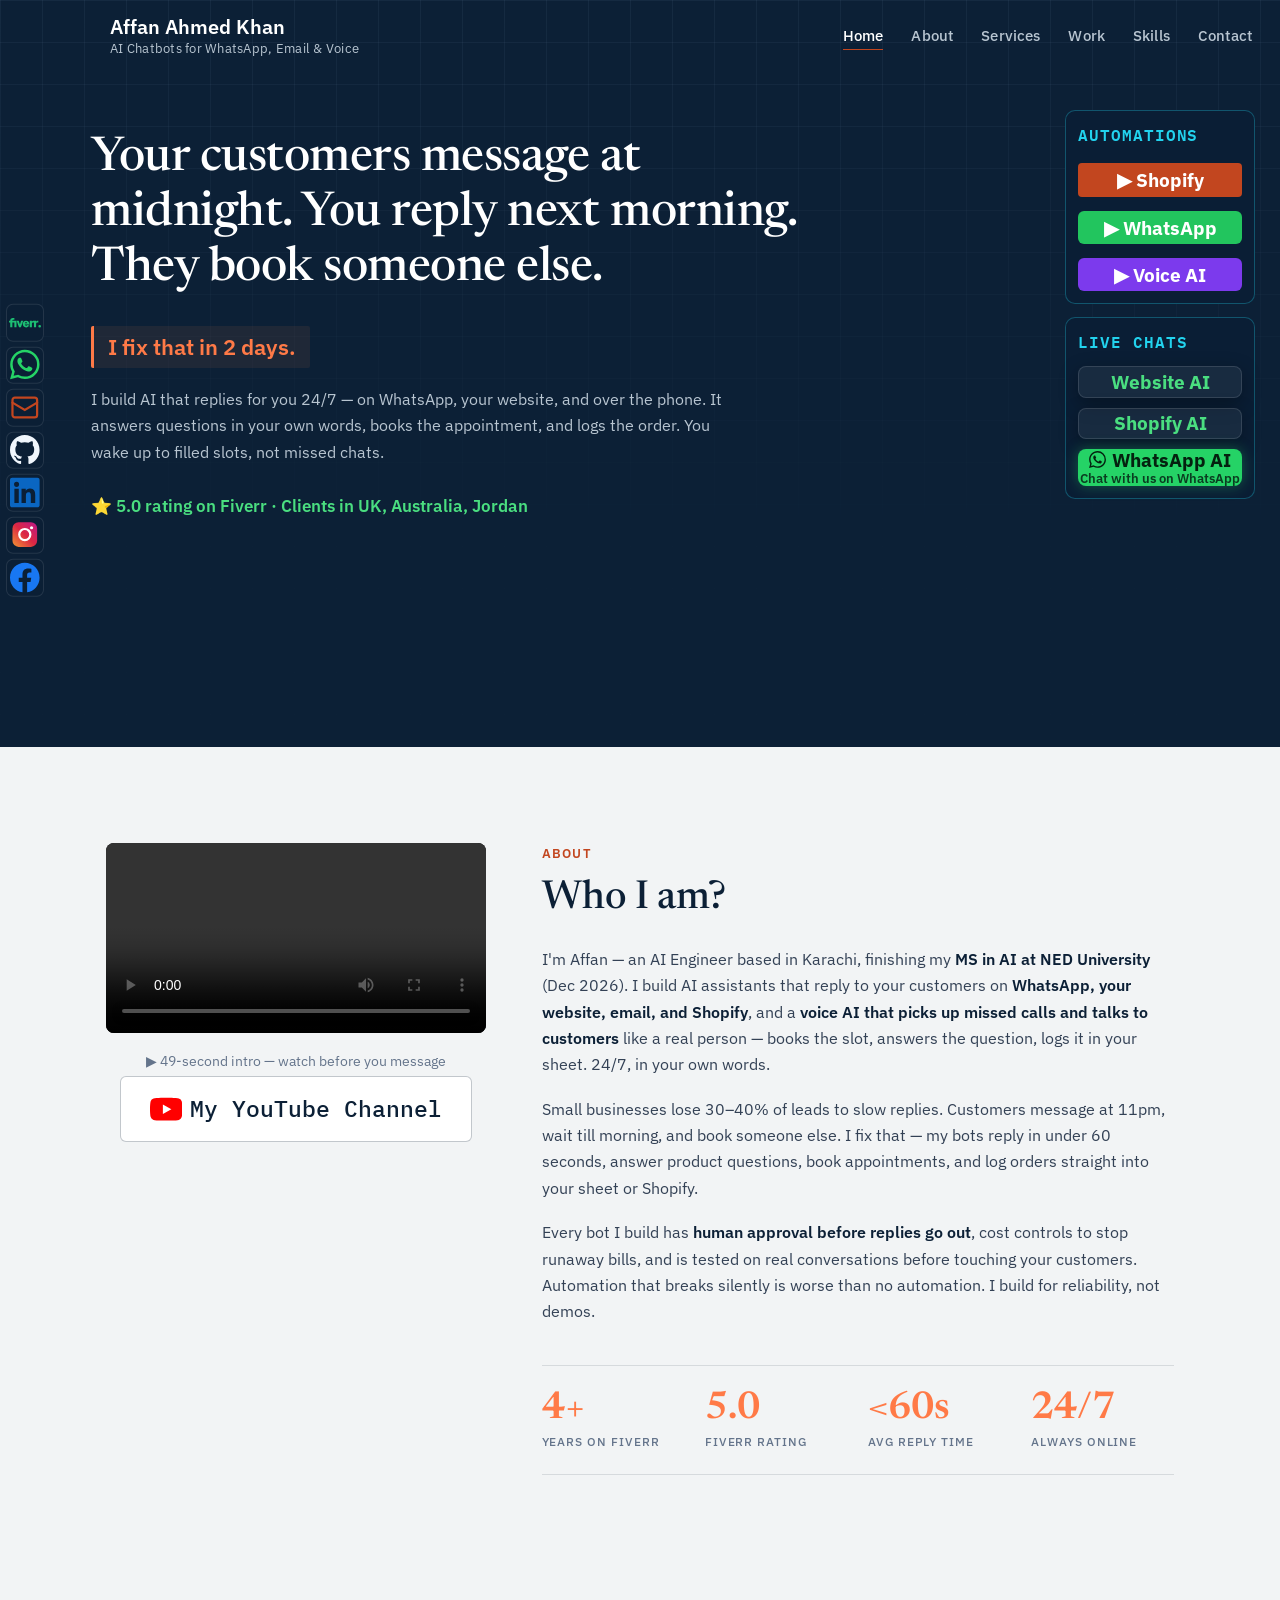
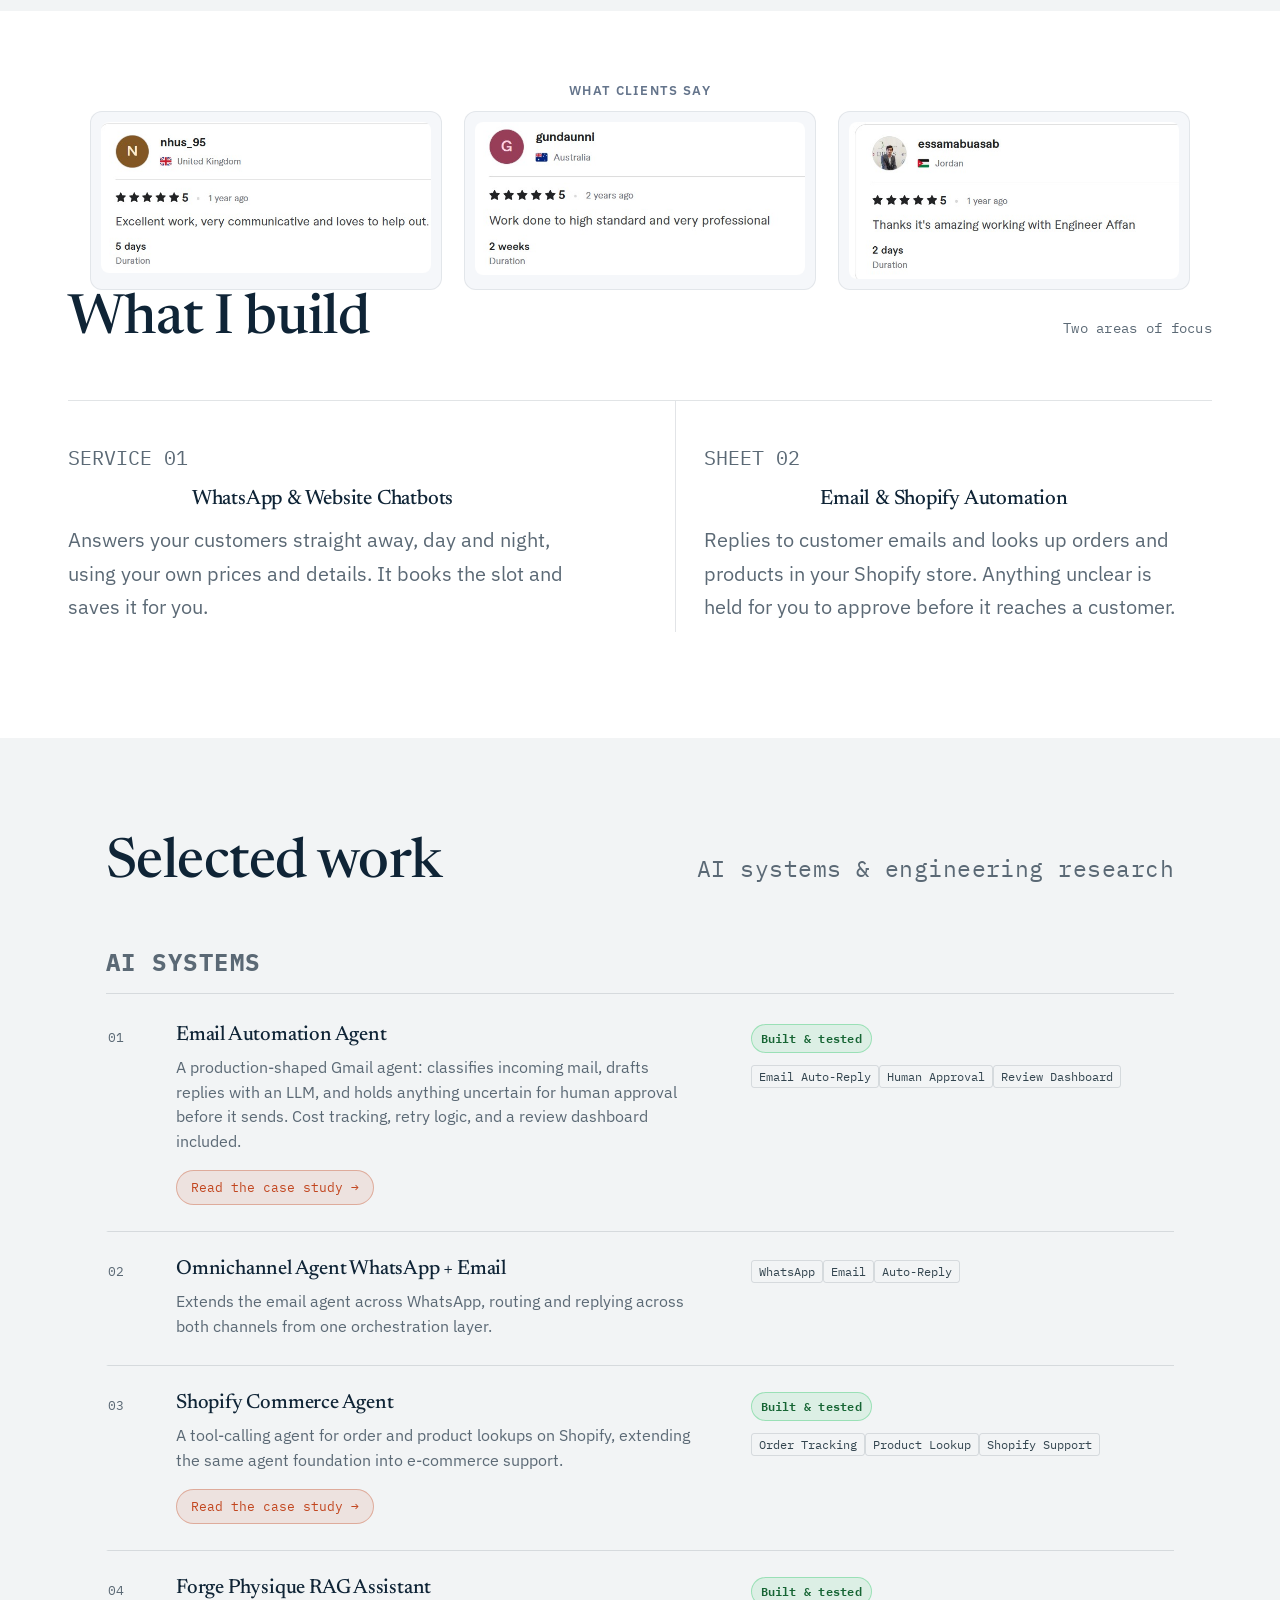
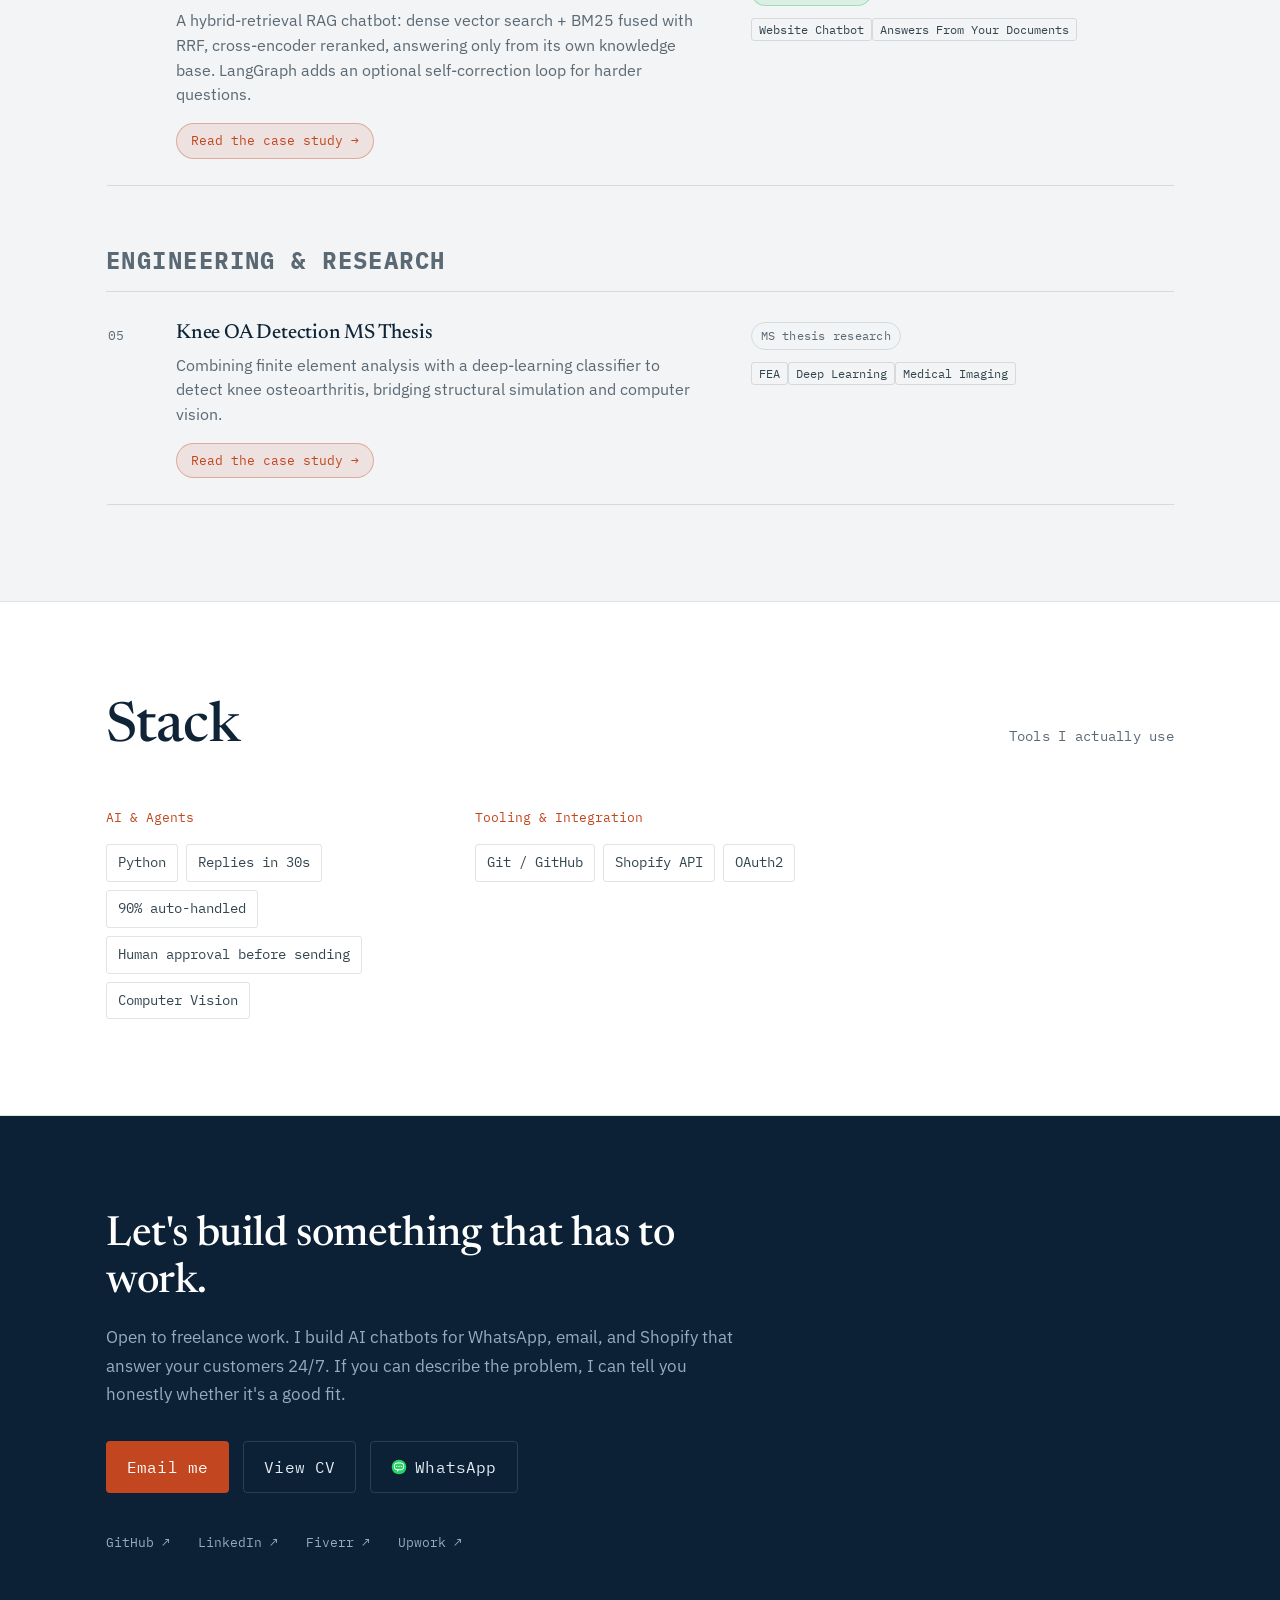
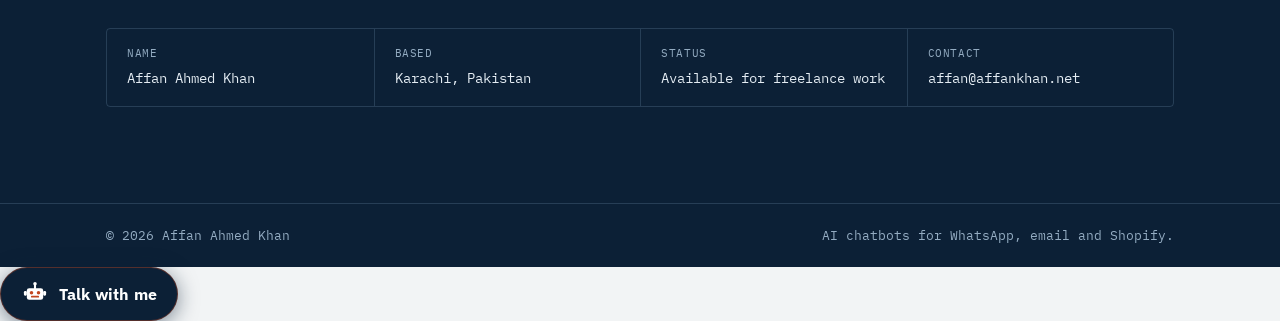
==== commit 1ddbb395: "Add files via upload" ====
--- a/index.html
+++ b/index.html
@@ -613,29 +613,19 @@
 
       <div class="reviews__head">
         <p class="reviews__eyebrow">What clients say</p>
-        <h2 class="reviews__title">5-star reviews from clients</h2>
-        <p class="reviews__sub">⭐ 5.0 rating on <a href="https://www.fiverr.com/affan_ahmed144" target="_blank" rel="noopener">Fiverr</a> · Clients in the UK, Australia, Jordan and more</p>
-      </div>
-
       <div class="reviews__grid">
         <a class="review-card" href="https://www.fiverr.com/affan_ahmed144" target="_blank" rel="noopener" title="View this review on Fiverr">
-          <img class="review-card__img" src="fiverr/6.jpeg" alt="5-star review from UK client on Fiverr">
+          <img class="review-card__img" src="6.jpeg" alt="5-star review from UK client on Fiverr">
         </a>
 
         <a class="review-card" href="https://www.fiverr.com/affan_ahmed144" target="_blank" rel="noopener" title="View this review on Fiverr">
-          <img class="review-card__img" src="fiverr/4.jpeg" alt="5-star review from Australian client on Fiverr">
+          <img class="review-card__img" src="4.jpeg" alt="5-star review from Australian client on Fiverr">
         </a>
 
         <a class="review-card" href="https://www.fiverr.com/affan_ahmed144" target="_blank" rel="noopener" title="View this review on Fiverr">
-          <img class="review-card__img" src="fiverr/2.jpeg" alt="5-star review from Jordan client on Fiverr">
+          <img class="review-card__img" src="2.jpeg" alt="5-star review from Jordan client on Fiverr">
         </a>
       </div>
-    </div>
-  </section>
-
-  <!-- ===================== SERVICES ===================== -->
-  <section class="services" id="services">
-    <div class="wrap">
       <div class="section-head">
         <h2>What I build</h2>
         <p class="eyebrow">Two areas of focus</p>
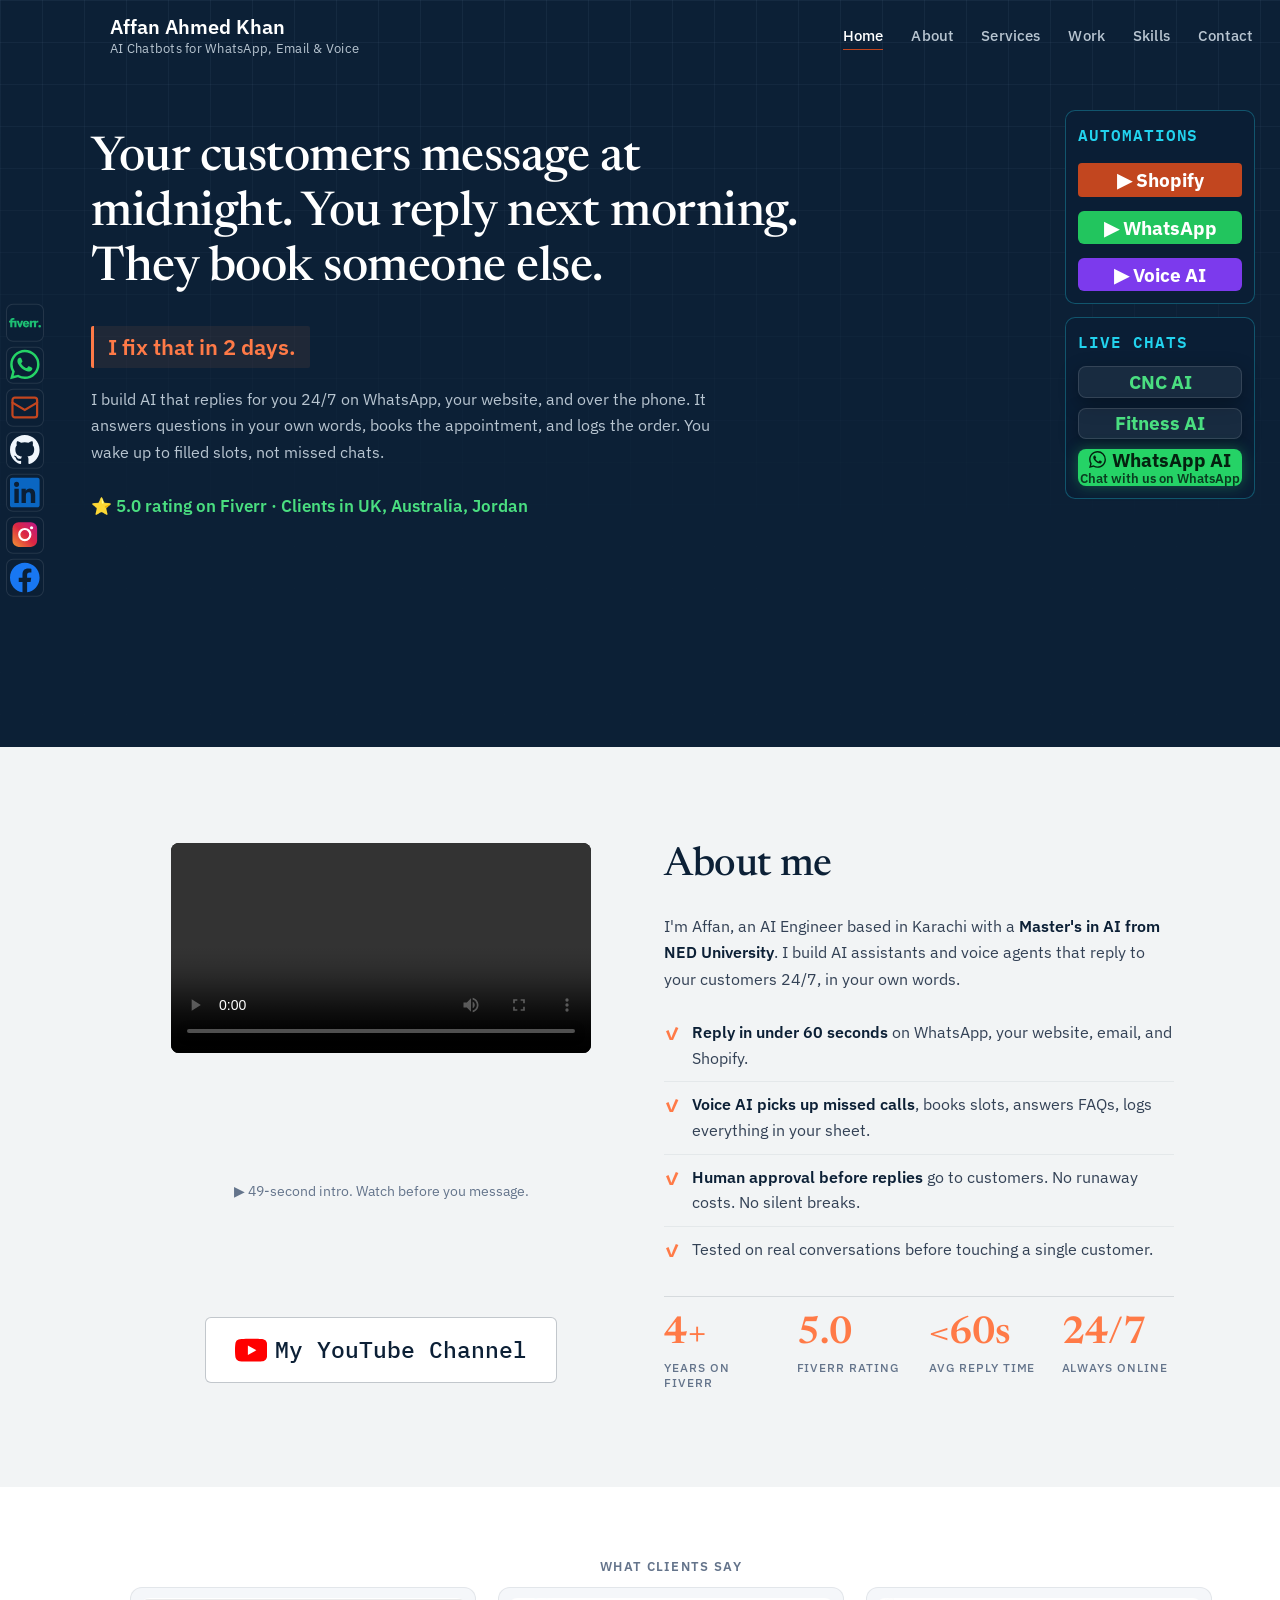
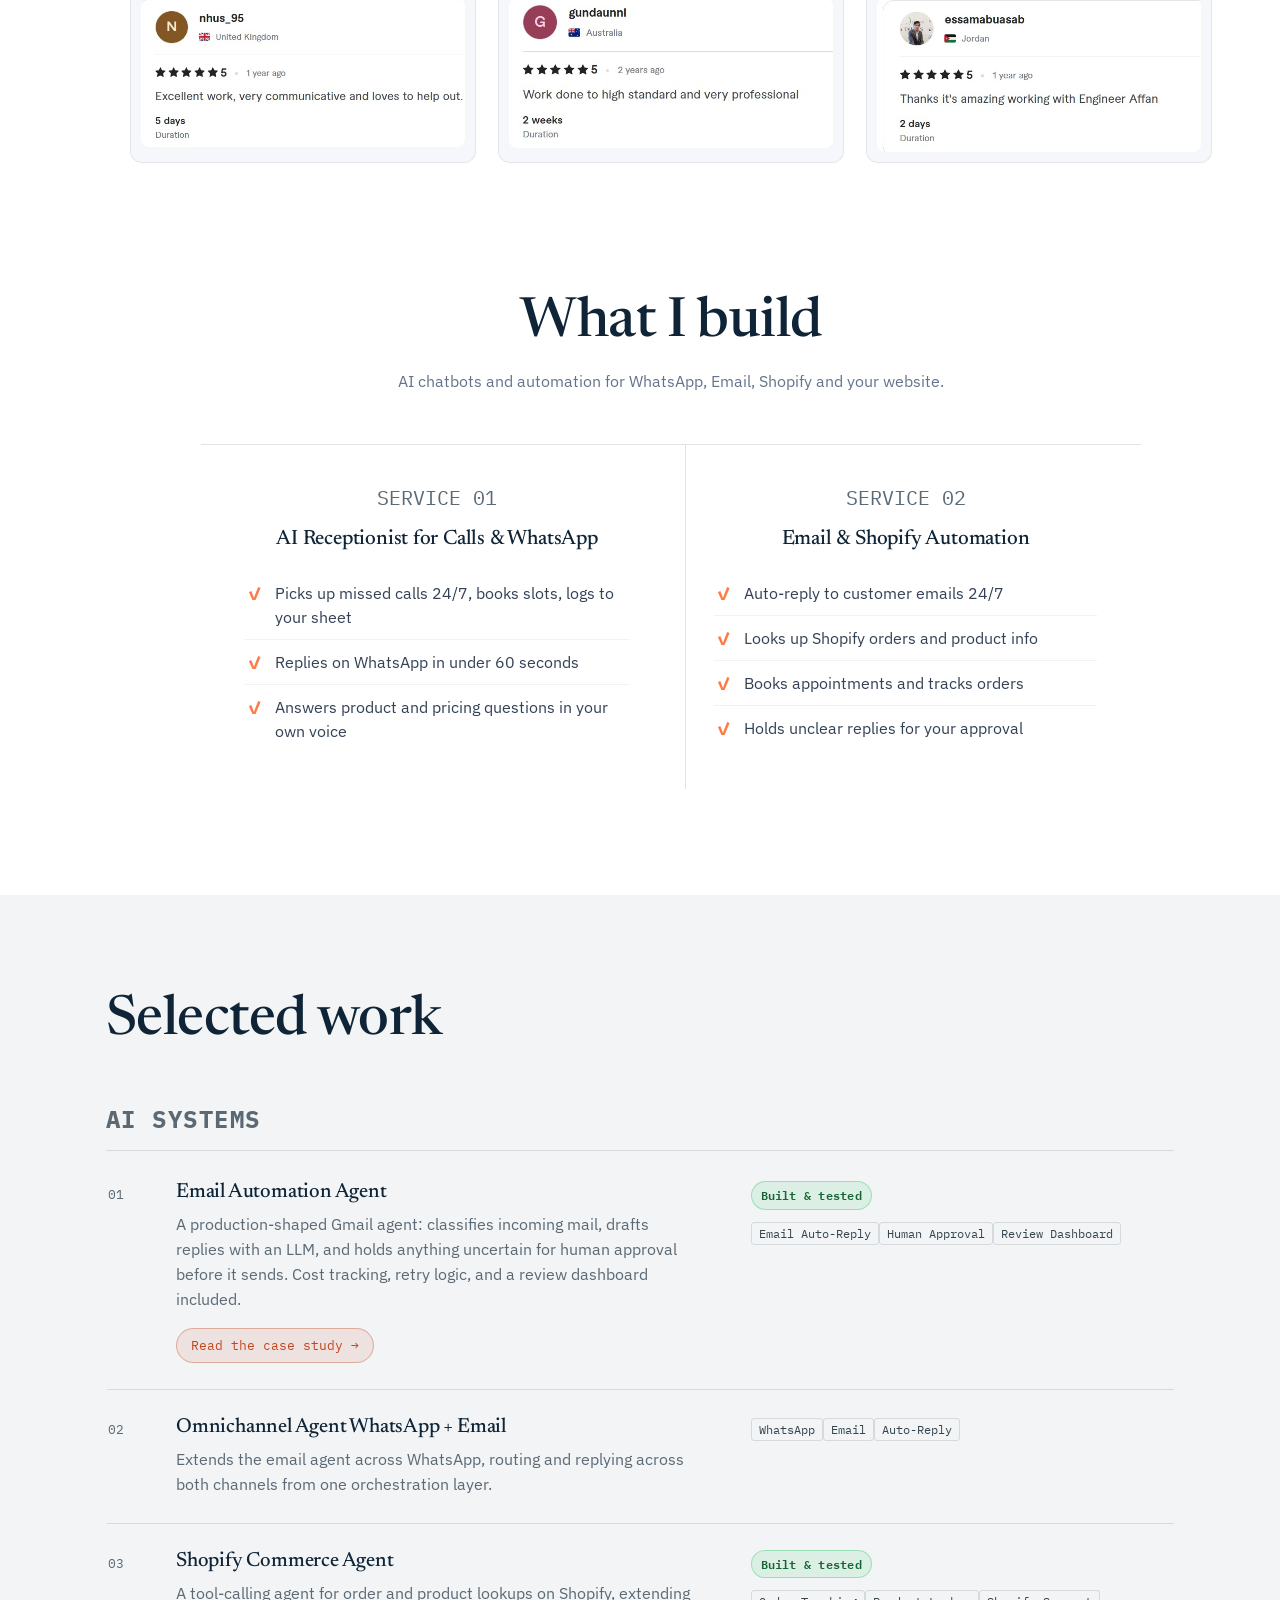
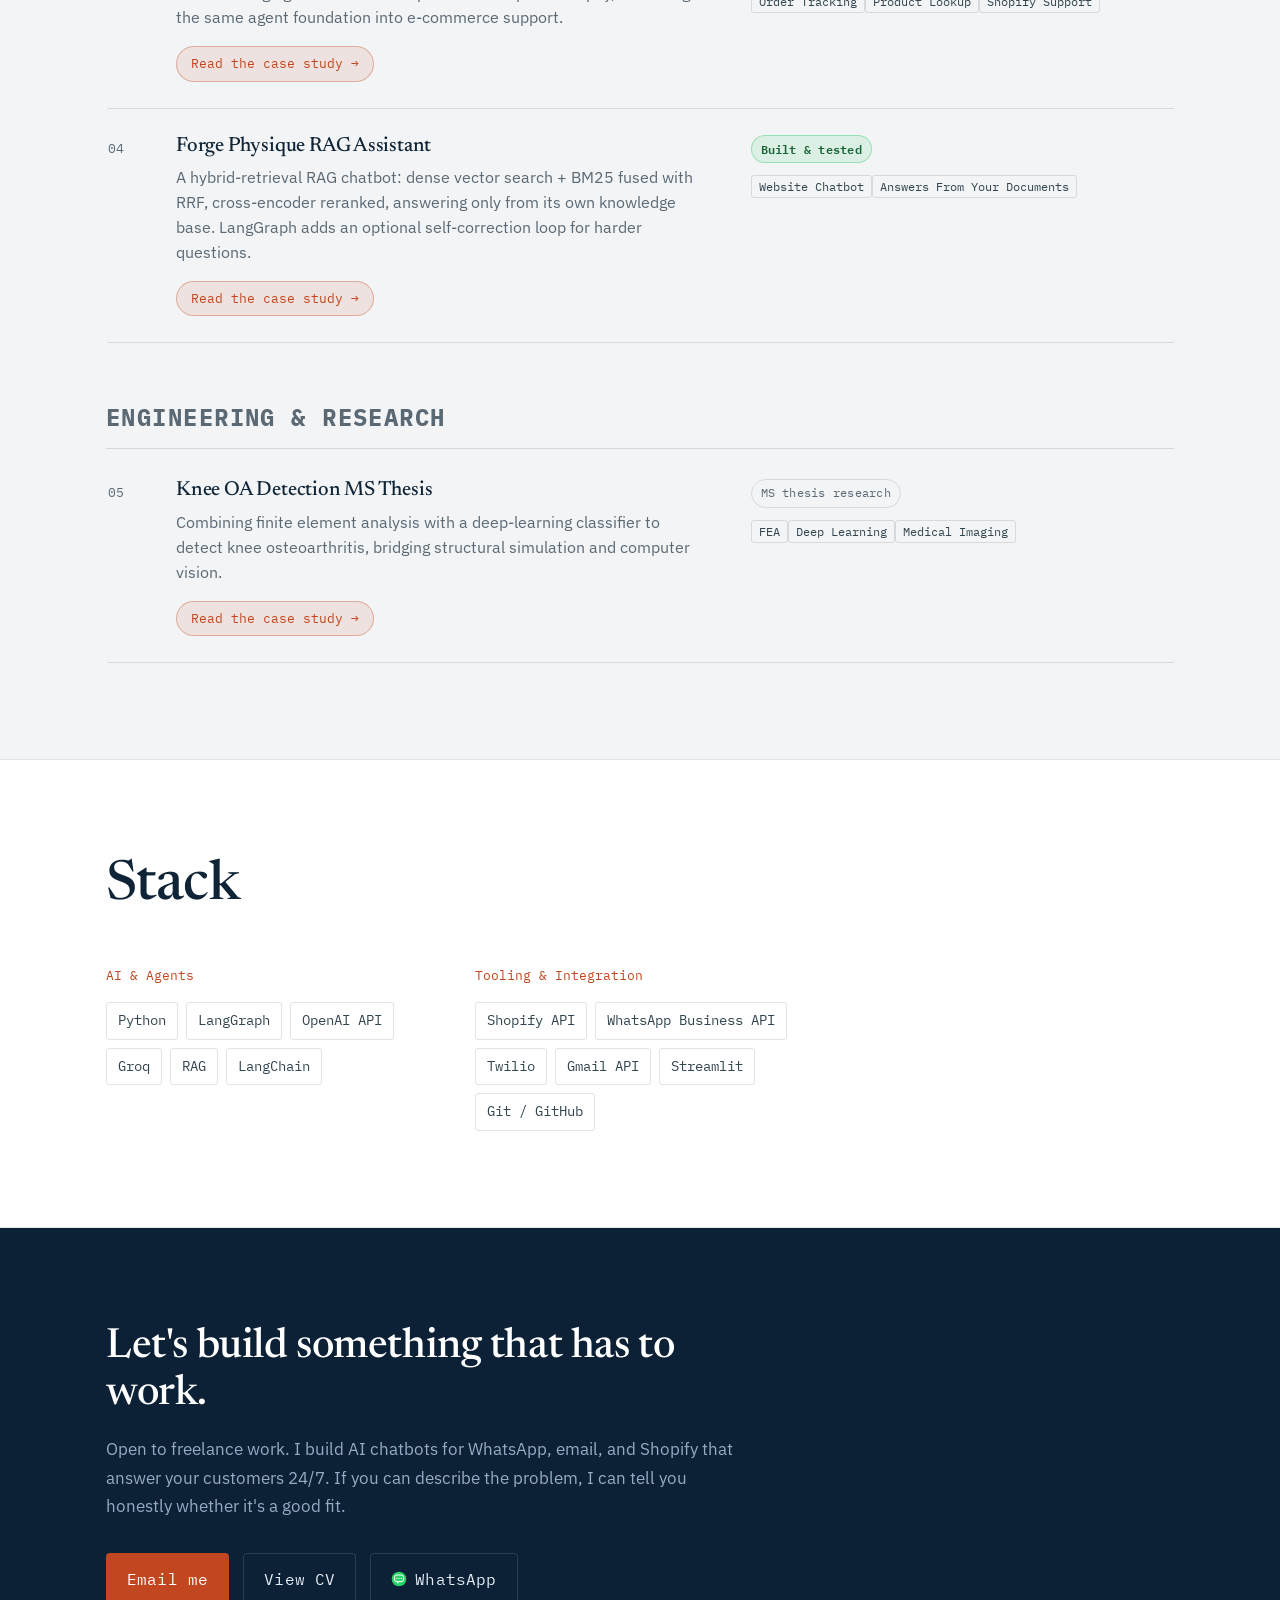
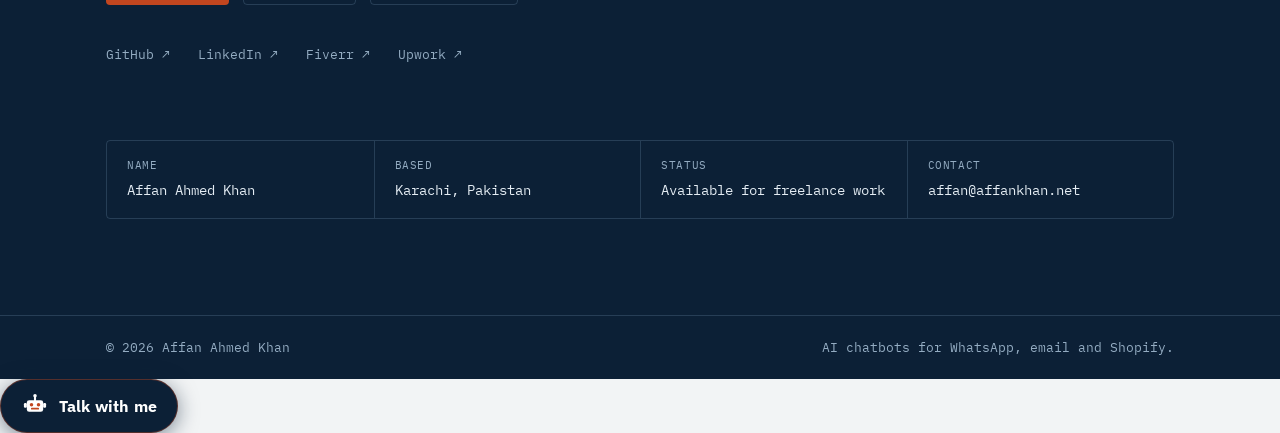
==== commit c6173559: "Add files via upload" ====
--- a/index.html
+++ b/index.html
@@ -55,7 +55,11 @@
   /* about overrides moved into inline styles — kept commented for reference */
   /* .about__intro { font-size: 1.5em !important; } */
   /* .about__heading { font-size: 2em !important; } */
-  .about__photo-col { display: flex; flex-direction: column; align-items: center; gap: 8px; }
+    .about__photo-col { display: flex; flex-direction: column; align-items: center; justify-content: space-between; gap: 12px; height: 100%; padding-left: 40px; }
+  @media (max-width: 760px) { 
+    .about__photo-col { padding-left: 0; height: auto; } 
+    .about .wrap { grid-template-columns: 1fr !important; gap: 24px !important; }
+  }
   .yt-btn { font-size: 30.5px !important; padding: 19.4px 34.8px !important; }
   .yt-btn__icon { width: 32.4px !important; height: 32.4px !important; }
   .cb-btn { height: 31.36px !important; box-sizing: border-box !important; padding: 0 8px !important; display: flex !important; justify-content: center !important; align-items: center !important; text-align: center !important; }  
@@ -98,9 +102,10 @@
   .status-pill { font-size: 13px; }
   .spec-strip__label { font-size: 12.5px; }
   .section-head .eyebrow { font-size: 13.5px; }
-  .services .eyebrow { font-size: 24.3px !important; }
-  .work .eyebrow { font-size: 22.95px !important; }
+  .services .eyebrow { font-size: 14px !important; font-family: 'IBM Plex Sans', sans-serif !important; letter-spacing: 0.1em !important; text-transform: uppercase !important; color: #C2461F !important; }
+  .work .eyebrow { font-size: 14px !important; font-family: 'IBM Plex Sans', sans-serif !important; letter-spacing: 0.1em !important; text-transform: uppercase !important; color: #C2461F !important; }
   .sheet__no { font-size: 16.9px; }
+  .about__eyebrow, .services .section-head .eyebrow, .work .section-head .eyebrow, .skills .section-head .eyebrow { display: none !important; }
   .sheet h3 { font-size: 1.3em !important; }
   .project__status { font-size: 12px; }
   .project__tags span { font-size: 12px; }
@@ -326,7 +331,7 @@
 
 <p class="hero__role">I fix that in 2 days.</p>
 
-<p class="hero__lede">I build AI that replies for you 24/7 — on WhatsApp, your website, and over the phone. It answers questions in your own words, books the appointment, and logs the order. You wake up to filled slots, not missed chats.</p>
+<p class="hero__lede">I build AI that replies for you 24/7 on WhatsApp, your website, and over the phone. It answers questions in your own words, books the appointment, and logs the order. You wake up to filled slots, not missed chats.</p>
 
 <p style="font-family:'IBM Plex Sans',sans-serif;font-size:1.05rem;color:#4ADE80;font-weight:600;margin:0 0 28px 0;">⭐ 5.0 rating on Fiverr · Clients in UK, Australia, Jordan</p>
         <div class="hero__actions" style="display:flex;flex-direction:column;gap:14px;width:190px;position:fixed;top:110px;right:25px;margin-top:0;z-index:50;background:#0a1e35;border:1px solid rgba(34,211,238,0.3);border-radius:10px;padding:12px;">
@@ -396,10 +401,10 @@
 
   <!-- ===================== ABOUT ===================== -->
   <section class="about" id="about">
-    <div class="wrap">
+    <div class="wrap" style="display:grid; grid-template-columns:1fr 1fr; gap:48px; align-items:stretch;">
             <div class="about__photo-col">
         <video class="about__photo" src="personl_vid.mp4" controls playsinline preload="metadata" aria-label="Video of Affan Ahmed Khan" style="display:block;background:#000;max-height:80vh;"></video>
-<p style="font-family:'IBM Plex Sans',sans-serif;font-size:14px;color:#64748B;margin:10px 0 0 0;text-align:center;max-width:420px;">▶ 49-second intro — watch before you message</p>
+<p style="font-family:'IBM Plex Sans',sans-serif;font-size:14px;color:#64748B;margin:10px 0 0 0;text-align:center;max-width:420px;">▶ 49-second intro. Watch before you message.</p>
         <a class="yt-btn" href="https://www.youtube.com/@Affan_Agentic_AI" target="_blank" rel="noopener">
           <svg class="yt-btn__icon" viewBox="0 0 24 24" xmlns="http://www.w3.org/2000/svg" aria-hidden="true">
             <path fill="#FF0000" d="M23.498 6.186a3.016 3.016 0 0 0-2.122-2.136C19.505 3.545 12 3.545 12 3.545s-7.505 0-9.377.505A3.017 3.017 0 0 0 .502 6.186C0 8.07 0 12 0 12s0 3.93.502 5.814a3.016 3.016 0 0 0 2.122 2.136c1.871.505 9.376.505 9.376.505s7.505 0 9.377-.505a3.015 3.015 0 0 0 2.122-2.136C24 15.93 24 12 24 12s0-3.93-.502-5.814z"/>
@@ -410,7 +415,7 @@
       </div>
       <div class="about__body">
         <p class="eyebrow about__eyebrow">ABOUT</p>
-        <h2 class="about__heading">Who I am?</h2>
+        <h2 class="about__heading">About me</h2>
         <style>
           .about__eyebrow {
             font-family: 'IBM Plex Sans', sans-serif !important;
@@ -463,6 +468,35 @@
             line-height: 1 !important;
             margin: 0 0 6px 0 !important;
           }
+                    .about__bullets {
+            list-style: none !important;
+            padding: 0 !important;
+            margin: 0 0 24px 0 !important;
+            max-width: 640px !important;
+          }
+          .about__bullets li {
+            font-family: 'IBM Plex Sans', system-ui, sans-serif !important;
+            font-size: 16px !important;
+            color: #334155 !important;
+            line-height: 1.6 !important;
+            padding: 10px 0 10px 28px !important;
+            position: relative !important;
+            border-bottom: 1px solid rgba(12, 32, 54, 0.06) !important;
+          }
+          .about__bullets li:last-child { border-bottom: none !important; }
+          .about__bullets li::before {
+            content: "✓";
+            position: absolute;
+            left: 0;
+            top: 10px;
+            color: #FF7A47;
+            font-weight: 700;
+            font-size: 18px;
+          }
+          .about__bullets li strong {
+            color: #0C2036 !important;
+            font-weight: 600 !important;
+          }
           .about__stat-label {
             font-family: 'IBM Plex Sans', system-ui, sans-serif !important;
             font-size: 12px !important;
@@ -512,11 +546,14 @@
 
         
 
-        <p class="about__intro">I'm Affan — an AI Engineer based in Karachi, finishing my <strong>MS in AI at NED University</strong> (Dec 2026). I build AI assistants that reply to your customers on <strong>WhatsApp, your website, email, and Shopify</strong>, and a <strong>voice AI that picks up missed calls and talks to customers</strong> like a real person — books the slot, answers the question, logs it in your sheet. 24/7, in your own words.</p>
-
-        <p class="about__intro">Small businesses lose 30–40% of leads to slow replies. Customers message at 11pm, wait till morning, and book someone else. I fix that — my bots reply in under 60 seconds, answer product questions, book appointments, and log orders straight into your sheet or Shopify.</p>
-
-        <p class="about__intro">Every bot I build has <strong>human approval before replies go out</strong>, cost controls to stop runaway bills, and is tested on real conversations before touching your customers. Automation that breaks silently is worse than no automation. I build for reliability, not demos.</p>
+        <p class="about__intro">I'm Affan, an AI Engineer based in Karachi with a <strong>Master's in AI from NED University</strong>. I build AI assistants and voice agents that reply to your customers 24/7, in your own words.</p>
+
+        <ul class="about__bullets">
+          <li><strong>Reply in under 60 seconds</strong> on WhatsApp, your website, email, and Shopify.</li>
+          <li><strong>Voice AI picks up missed calls</strong>, books slots, answers FAQs, logs everything in your sheet.</li>
+          <li><strong>Human approval before replies</strong> go to customers. No runaway costs. No silent breaks.</li>
+          <li>Tested on real conversations before touching a single customer.</li>
+        </ul>
 
         <div class="about__stats">
           <div>
@@ -544,7 +581,7 @@
 
   <!-- ===================== REVIEWS ===================== -->
   <section class="reviews" id="reviews" style="padding: 70px 0; background: #FFFFFF;">
-    <div class="wrap" style="max-width: 1200px; margin: 0 auto; padding: 0 28px;">
+    <div class="wrap" style="max-width: 1200px; margin: 0 auto; padding: 0 28px 0 90px;">
       <style>
         .reviews__head {
           text-align: center;
@@ -626,23 +663,61 @@
           <img class="review-card__img" src="2.jpeg" alt="5-star review from Jordan client on Fiverr">
         </a>
       </div>
-      <div class="section-head">
-        <h2>What I build</h2>
-        <p class="eyebrow">Two areas of focus</p>
+      <div class="section-head" style="text-align:center; display:block; margin-top:80px; padding-top:50px;">
+        <h2 style="text-align:center; margin:0 auto 14px auto;">What I build</h2>
+        <p style="font-family:'IBM Plex Sans',sans-serif; font-size:16px; color:#64748B; margin:0 auto 50px auto; max-width:600px;">AI chatbots and automation for WhatsApp, Email, Shopify and your website.</p>
       </div>
-      <div class="sheets">
-        <article class="sheet" style="cursor:pointer" onclick="document.querySelector('#ai-systems').scrollIntoView({behavior:'smooth'})">
-          <p class="sheet__no">SERVICE 01 </p>
-          <h3>WhatsApp &amp; Website Chatbots</h3>
-          <p>Answers your customers straight away, day and night, using your own prices and details. It books the slot and saves it for you.</p>
+      <div class="sheets" style="display:grid; grid-template-columns:repeat(2, minmax(0, 440px)); gap:28px; justify-content:center; max-width:940px; margin:0 auto;">
+        <article class="sheet sheet--v2" style="cursor:pointer; padding:36px 28px;" onclick="document.querySelector('#ai-systems').scrollIntoView({behavior:'smooth'})">
+          <p class="sheet__no" style="text-align:center !important; display:block; width:100%; margin:0 0 14px 0;">SERVICE 01</p>
+          <h3 style="text-align:center !important; display:block; width:100%; margin:0 0 20px 0;">AI Receptionist for Calls &amp; WhatsApp</h3>
+          <ul class="sheet__bullets">
+            <li>Picks up missed calls 24/7, books slots, logs to your sheet</li>
+            <li>Replies on WhatsApp in under 60 seconds</li>
+            <li>Answers product and pricing questions in your own voice</li>
+          
+          </ul>
         </article>
 
-        <article class="sheet" style="cursor:pointer" onclick="document.querySelector('#ai-systems').scrollIntoView({behavior:'smooth'})">
-          <p class="sheet__no">SHEET 02 </p>
-          <h3>Email &amp; Shopify Automation</h3>
-          <p>Replies to customer emails and looks up orders and products in your Shopify store. Anything unclear is held for you to approve before it reaches a customer.</p>
+        <article class="sheet sheet--v2" style="cursor:pointer; padding:36px 28px;" onclick="document.querySelector('#ai-systems').scrollIntoView({behavior:'smooth'})">
+          <p class="sheet__no" style="text-align:center !important; display:block; width:100%; margin:0 0 14px 0;">SERVICE 02</p>
+          <h3 style="text-align:center !important; display:block; width:100%; margin:0 0 20px 0;">Email &amp; Shopify Automation</h3>
+          <ul class="sheet__bullets">
+            <li>Auto-reply to customer emails 24/7</li>
+            <li>Looks up Shopify orders and product info</li>
+            <li>Books appointments and tracks orders</li>
+            <li>Holds unclear replies for your approval</li>
+          </ul>
         </article>
       </div>
+
+      <style>
+        .sheet__bullets {
+          list-style: none !important;
+          padding: 0 !important;
+          margin: 0 !important;
+          text-align: left !important;
+        }
+        .sheet__bullets li {
+          font-family: 'IBM Plex Sans', sans-serif !important;
+          font-size: 15.5px !important;
+          color: #334155 !important;
+          line-height: 1.55 !important;
+          padding: 10px 0 10px 30px !important;
+          position: relative !important;
+          border-bottom: 1px solid rgba(12, 32, 54, 0.06) !important;
+        }
+        .sheet__bullets li:last-child { border-bottom: none !important; }
+        .sheet__bullets li::before {
+          content: "✓";
+          position: absolute;
+          left: 2px;
+          top: 10px;
+          color: #FF7A47;
+          font-weight: 700;
+          font-size: 17px;
+        }
+      </style>
     </div>
   </section>
 
@@ -754,7 +829,7 @@
         <div class="skill-group">
           <p class="skill-group__label">AI &amp; Agents</p>
           <div class="tag-list">
-            <span>Python</span><span>Replies in 30s</span><span>90% auto-handled</span><span>Human approval before sending</span><span>Computer Vision</span>
+            <span>Python</span><span>LangGraph</span><span>OpenAI API</span><span>Groq</span><span>RAG</span><span>LangChain</span>
           </div>
         </div>
         <div class="skill-group">
@@ -766,7 +841,7 @@
         <div class="skill-group">
           <p class="skill-group__label">Tooling &amp; Integration</p>
           <div class="tag-list">
-            <span>Git / GitHub</span><span>Shopify API</span><span>OAuth2</span>
+            <span>Shopify API</span><span>WhatsApp Business API</span><span>Twilio</span><span>Gmail API</span><span>Streamlit</span><span>Git / GitHub</span>
           </div>
         </div>
       </div>
@@ -1032,8 +1107,8 @@
 
 <style>@media (max-width: 900px) { .site-header.nav-open .site-nav__list a.is-active { color: var(--ink); } .hero__copy { min-width: 0; } .hero__role { max-width: 100%; } .hero__actions, #chatbots-panel { position: static !important; display: flex !important; flex-direction: row !important; flex-wrap: wrap; gap: 10px !important; width: auto !important; max-width: 460px !important; margin-top: 16px !important; } .hero__actions .cb-heading, #chatbots-panel .cb-heading { flex: 0 0 100%; margin: 0 0 2px; } .hero__actions > a, .hero__actions > button { flex: 1 1 140px; width: auto !important; } #chatbots-panel > a { flex: 1 1 140px; } } @media (max-width: 760px) { .site-header .wrap { gap: 10px; } .brand { font-size: 17px; min-width: 0; } .brand small { font-size: 11.5px; white-space: normal; line-height: 1.3; } .site-nav { margin-left: 0; } .nav-toggle { margin-left: auto; flex: none; } .services .eyebrow, .work .eyebrow { font-size: 15px !important; white-space: normal; } .yt-btn { max-width: 100%; white-space: normal; } }</style><script>document.addEventListener('DOMContentLoaded', function () { var q = window.matchMedia('(max-width: 900px)'); function move() { var a = document.querySelector('.hero__actions'), p = document.getElementById('chatbots-panel'); if (q.matches && a && p && a.nextElementSibling !== p) a.insertAdjacentElement('afterend', p); } move(); if (q.addEventListener) q.addEventListener('change', move); });</script><div id="chatbots-panel">
   <p class="cb-heading">Live Chats</p>
-  <a class="cb-btn" href="https://huggingface.co/spaces/AffanAIEngr/RAG" target="_blank" rel="noopener"><span class="cb-dot"></span><span class="cb-btn__text"><strong>Website AI</strong><span>Live demo</span></span></a>
-  <a class="cb-btn" href="https://onlinefitness.streamlit.app/" target="_blank" rel="noopener"><span class="cb-dot"></span><span class="cb-btn__text"><strong>Shopify AI</strong></span></a><a href="https://wa.me/923373978362" target="_blank" rel="noopener" title="Talk to WhatsApp Bot" onmouseover="this.style.filter='brightness(1.1)'" onmouseout="this.style.filter='none'" style="display:flex;flex-direction:column;align-items:center;justify-content:center;gap:0;height:36.94px;box-sizing:border-box;padding:0 6px;background:#25D366;border-radius:8px;text-decoration:none;text-align:center;box-shadow:0 0 14px rgba(37,211,102,0.35);transition:filter 0.2s;"><strong style="display:flex;align-items:center;gap:6px;font-family:var(--font-body);font-size:1.2rem;font-weight:700;line-height:1.15;color:#04210f;white-space:nowrap;"><svg viewBox="0 0 24 24" width="17" height="17" style="flex:none;" aria-hidden="true"><path fill="#04210f" d="M17.472 14.382c-.297-.149-1.758-.867-2.03-.967-.273-.099-.471-.148-.67.15-.197.297-.767.966-.94 1.164-.173.199-.347.223-.644.075-.297-.15-1.255-.463-2.39-1.475-.883-.788-1.48-1.761-1.653-2.059-.173-.297-.018-.458.13-.606.134-.133.298-.347.446-.52.149-.174.198-.298.298-.497.099-.198.05-.371-.025-.52-.075-.149-.669-1.612-.916-2.207-.242-.579-.487-.5-.669-.51-.173-.008-.371-.01-.57-.01-.198 0-.52.074-.792.372-.272.297-1.04 1.016-1.04 2.479 0 1.462 1.065 2.875 1.213 3.074.149.198 2.096 3.2 5.077 4.487.709.306 1.262.489 1.694.625.712.227 1.36.195 1.871.118.571-.085 1.758-.719 2.006-1.413.248-.694.248-1.289.173-1.413-.074-.124-.272-.198-.57-.347m-5.421 7.403h-.004a9.87 9.87 0 0 1-5.031-1.378l-.361-.214-3.741.982.998-3.648-.235-.374a9.86 9.86 0 0 1-1.51-5.26c.001-5.45 4.436-9.884 9.888-9.884 2.64 0 5.122 1.03 6.988 2.898a9.825 9.825 0 0 1 2.893 6.994c-.003 5.45-4.437 9.884-9.885 9.884m8.413-18.297A11.815 11.815 0 0 0 12.05 0C5.495 0 .16 5.335.157 11.892c0 2.096.547 4.142 1.588 5.945L.057 24l6.305-1.654a11.882 11.882 0 0 0 5.683 1.448h.005c6.554 0 11.89-5.335 11.893-11.893a11.821 11.821 0 0 0-3.48-8.413z"/></svg>WhatsApp AI</strong><small style="font-family:var(--font-body);font-size:13px;font-weight:600;line-height:1.2;color:#0a3d20;white-space:nowrap;">Chat with us on WhatsApp</small></a><!--<a class="cb-btn" href="https://onlinefitness.streamlit.app/" target="_blank" rel="noopener">
+  <a class="cb-btn" href="https://huggingface.co/spaces/AffanAIEngr/RAG" target="_blank" rel="noopener"><span class="cb-dot"></span><span class="cb-btn__text"><strong>CNC AI</strong><span>Live demo</span></span></a>
+  <a class="cb-btn" href="https://onlinefitness.streamlit.app/" target="_blank" rel="noopener"><span class="cb-dot"></span><span class="cb-btn__text"><strong>Fitness AI</strong></span></a><a href="https://wa.me/923373978362" target="_blank" rel="noopener" title="Talk to WhatsApp Bot" onmouseover="this.style.filter='brightness(1.1)'" onmouseout="this.style.filter='none'" style="display:flex;flex-direction:column;align-items:center;justify-content:center;gap:0;height:36.94px;box-sizing:border-box;padding:0 6px;background:#25D366;border-radius:8px;text-decoration:none;text-align:center;box-shadow:0 0 14px rgba(37,211,102,0.35);transition:filter 0.2s;"><strong style="display:flex;align-items:center;gap:6px;font-family:var(--font-body);font-size:1.2rem;font-weight:700;line-height:1.15;color:#04210f;white-space:nowrap;"><svg viewBox="0 0 24 24" width="17" height="17" style="flex:none;" aria-hidden="true"><path fill="#04210f" d="M17.472 14.382c-.297-.149-1.758-.867-2.03-.967-.273-.099-.471-.148-.67.15-.197.297-.767.966-.94 1.164-.173.199-.347.223-.644.075-.297-.15-1.255-.463-2.39-1.475-.883-.788-1.48-1.761-1.653-2.059-.173-.297-.018-.458.13-.606.134-.133.298-.347.446-.52.149-.174.198-.298.298-.497.099-.198.05-.371-.025-.52-.075-.149-.669-1.612-.916-2.207-.242-.579-.487-.5-.669-.51-.173-.008-.371-.01-.57-.01-.198 0-.52.074-.792.372-.272.297-1.04 1.016-1.04 2.479 0 1.462 1.065 2.875 1.213 3.074.149.198 2.096 3.2 5.077 4.487.709.306 1.262.489 1.694.625.712.227 1.36.195 1.871.118.571-.085 1.758-.719 2.006-1.413.248-.694.248-1.289.173-1.413-.074-.124-.272-.198-.57-.347m-5.421 7.403h-.004a9.87 9.87 0 0 1-5.031-1.378l-.361-.214-3.741.982.998-3.648-.235-.374a9.86 9.86 0 0 1-1.51-5.26c.001-5.45 4.436-9.884 9.888-9.884 2.64 0 5.122 1.03 6.988 2.898a9.825 9.825 0 0 1 2.893 6.994c-.003 5.45-4.437 9.884-9.885 9.884m8.413-18.297A11.815 11.815 0 0 0 12.05 0C5.495 0 .16 5.335.157 11.892c0 2.096.547 4.142 1.588 5.945L.057 24l6.305-1.654a11.882 11.882 0 0 0 5.683 1.448h.005c6.554 0 11.89-5.335 11.893-11.893a11.821 11.821 0 0 0-3.48-8.413z"/></svg>WhatsApp AI</strong><small style="font-family:var(--font-body);font-size:13px;font-weight:600;line-height:1.2;color:#0a3d20;white-space:nowrap;">Chat with us on WhatsApp</small></a><!--<a class="cb-btn" href="https://onlinefitness.streamlit.app/" target="_blank" rel="noopener">
     <span class="cb-dot"></span>
     <span class="cb-btn__text">
             <strong>GymDesk AI</strong>
@@ -1203,5 +1278,45 @@
   * { cursor: auto !important; }
 }
 </style>
-<style>#left-links{display:none}@media (min-width:761px) and (min-height:440px){#social-bar{display:none!important}#left-links{position:fixed;left:6px;top:50%;transform:translateY(-50%);display:flex;flex-direction:column;gap:5px;z-index:9997}#left-links a{display:flex;align-items:center;justify-content:center;width:37.5px;height:37.5px;border-radius:7px;background:rgba(12,32,54,0.9);border:1px solid rgba(255,255,255,0.1);transition:transform 0.2s ease, box-shadow 0.2s ease, border-color 0.2s ease;text-decoration:none}#left-links a:hover{transform:scale(1.2)}#left-links a.sb-fiverr:hover{box-shadow:0 0 12px #1dbf73;border-color:#1dbf73}#left-links a.sb-wa:hover{box-shadow:0 0 12px #25D366;border-color:#25D366}#left-links a.sb-email:hover{box-shadow:0 0 12px #C2461F;border-color:#C2461F}#left-links a.sb-gh:hover{box-shadow:0 0 12px #e0e0e0;border-color:#e0e0e0}#left-links a.sb-li:hover{box-shadow:0 0 12px #0A66C2;border-color:#0A66C2}#left-links a.sb-ig:hover{box-shadow:0 0 12px #e1306c;border-color:#e1306c}#left-links a.sb-fb:hover{box-shadow:0 0 12px #1877F2;border-color:#1877F2}#left-links svg{width:29.6px;height:45.6px;display:block}#left-links a.sb-fiverr svg{width:32px;height:36px}}</style><script>(function(){var s=document.getElementById('social-bar');if(!s||document.getElementById('left-links'))return;var d=document.createElement('div');d.id='left-links';d.innerHTML=s.innerHTML.replace(/ig-g/g,'ig-gl');document.body.appendChild(d);})();</script><div id="voice-modal" onclick="if(event.target===this){this.style.display='none';this.querySelector('video').pause()}" style="display:none;position:fixed;inset:0;background:rgba(0,0,0,0.82);z-index:9999;align-items:center;justify-content:center;padding:20px;"><div style="position:relative;max-width:860px;width:100%;"><button onclick="document.getElementById('voice-modal').style.display='none';this.closest('div').querySelector('video').pause()" style="position:absolute;top:-38px;right:0;background:none;border:none;color:#fff;font-size:1.6rem;cursor:pointer;">✕</button><video controls style="width:100%;max-height:80vh;border-radius:10px;display:block;background:#000;" src="Voice_ai.mp4"></video></div></div></body>
+<style>#left-links{display:none}@media (min-width:761px) and (min-height:440px){#social-bar{display:none!important}#left-links{position:fixed;left:6px;top:50%;transform:translateY(-50%);display:flex;flex-direction:column;gap:5px;z-index:9997}#left-links a{display:flex;align-items:center;justify-content:center;width:37.5px;height:37.5px;border-radius:7px;background:rgba(12,32,54,0.9);border:1px solid rgba(255,255,255,0.1);transition:transform 0.2s ease, box-shadow 0.2s ease, border-color 0.2s ease;text-decoration:none}#left-links a:hover{transform:scale(1.2)}#left-links a.sb-fiverr:hover{box-shadow:0 0 12px #1dbf73;border-color:#1dbf73}#left-links a.sb-wa:hover{box-shadow:0 0 12px #25D366;border-color:#25D366}#left-links a.sb-email:hover{box-shadow:0 0 12px #C2461F;border-color:#C2461F}#left-links a.sb-gh:hover{box-shadow:0 0 12px #e0e0e0;border-color:#e0e0e0}#left-links a.sb-li:hover{box-shadow:0 0 12px #0A66C2;border-color:#0A66C2}#left-links a.sb-ig:hover{box-shadow:0 0 12px #e1306c;border-color:#e1306c}#left-links a.sb-fb:hover{box-shadow:0 0 12px #1877F2;border-color:#1877F2}#left-links svg{width:29.6px;height:45.6px;display:block}#left-links a.sb-fiverr svg{width:32px;height:36px}}</style><script>(function(){var s=document.getElementById('social-bar');if(!s||document.getElementById('left-links'))return;var d=document.createElement('div');d.id='left-links';d.innerHTML=s.innerHTML.replace(/ig-g/g,'ig-gl');document.body.appendChild(d);})();</script><div id="voice-modal" onclick="if(event.target===this){this.style.display='none';this.querySelector('video').pause()}" style="display:none;position:fixed;inset:0;background:rgba(0,0,0,0.82);z-index:9999;align-items:center;justify-content:center;padding:20px;"><div style="position:relative;max-width:860px;width:100%;"><button onclick="document.getElementById('voice-modal').style.display='none';this.closest('div').querySelector('video').pause()" style="position:absolute;top:-38px;right:0;background:none;border:none;color:#fff;font-size:1.6rem;cursor:pointer;">✕</button><video controls style="width:100%;max-height:80vh;border-radius:10px;display:block;background:#000;" src="Voice_ai.mp4"></video></div></div><style>
+  /* Lock YouTube button + stats at same horizontal position, any zoom */
+  @media (min-width: 761px) {
+    .about__body {
+      display: flex !important;
+      flex-direction: column !important;
+      height: 100% !important;
+    }
+    .about__stats {
+      margin-top: auto !important;
+      margin-bottom: 0 !important;
+    }
+  }
+  @media (max-width: 760px) {
+    .about__body { display: block !important; height: auto !important; }
+    .about__stats { margin-top: 32px !important; margin-bottom: 0 !important; }
+  }
+</style><style>
+  /* Lock YouTube button + stats numbers at same horizontal line, any zoom */
+  @media (min-width: 761px) {
+    .about__body {
+      display: flex !important;
+      flex-direction: column !important;
+      height: 100% !important;
+    }
+    .about__stats {
+      margin-top: auto !important;
+      margin-bottom: 0 !important;
+      padding-top: 18px !important;
+      padding-bottom: 0 !important;
+      border-bottom: none !important;
+    }
+    .about__photo-col {
+      padding-bottom: 8px !important;
+    }
+  }
+  @media (max-width: 760px) {
+    .about__body { display: block !important; height: auto !important; }
+    .about__stats { margin-top: 32px !important; margin-bottom: 0 !important; padding-bottom: 18px !important; }
+  }
+</style></body>
 </html>
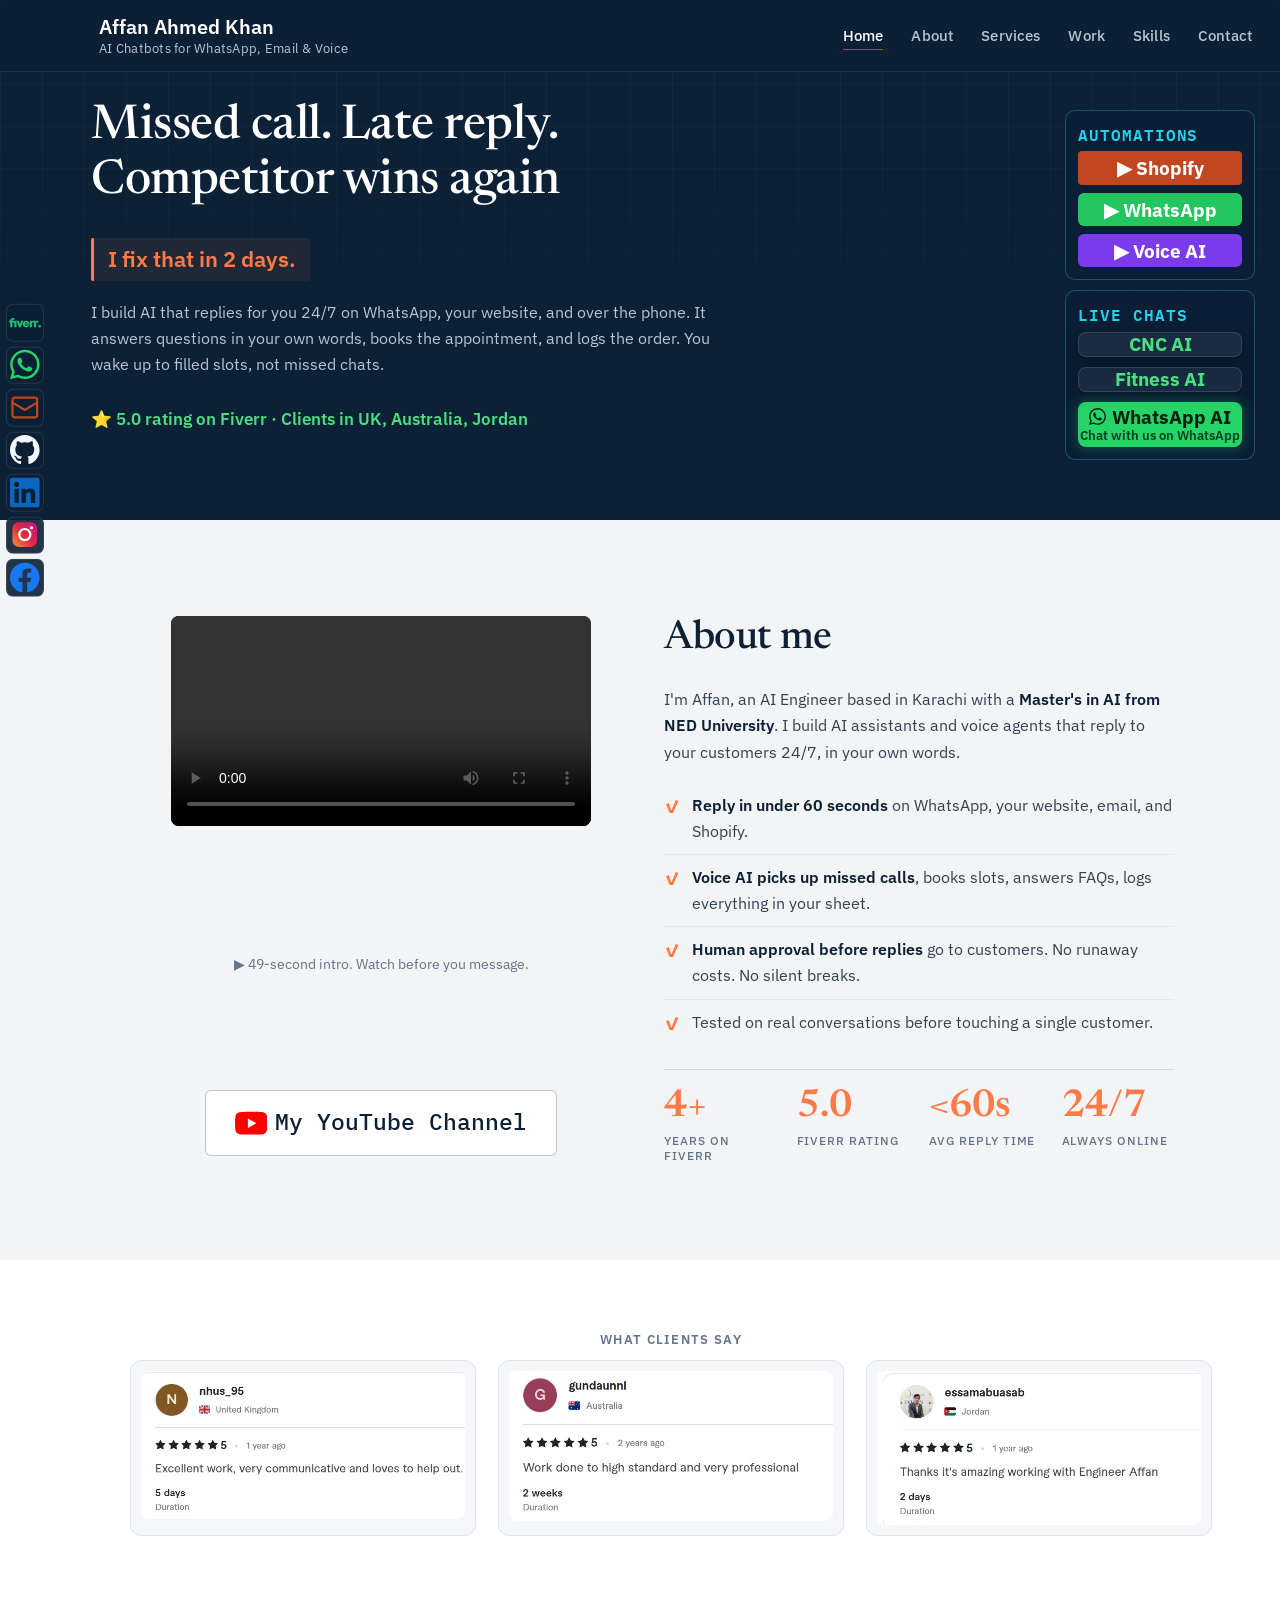
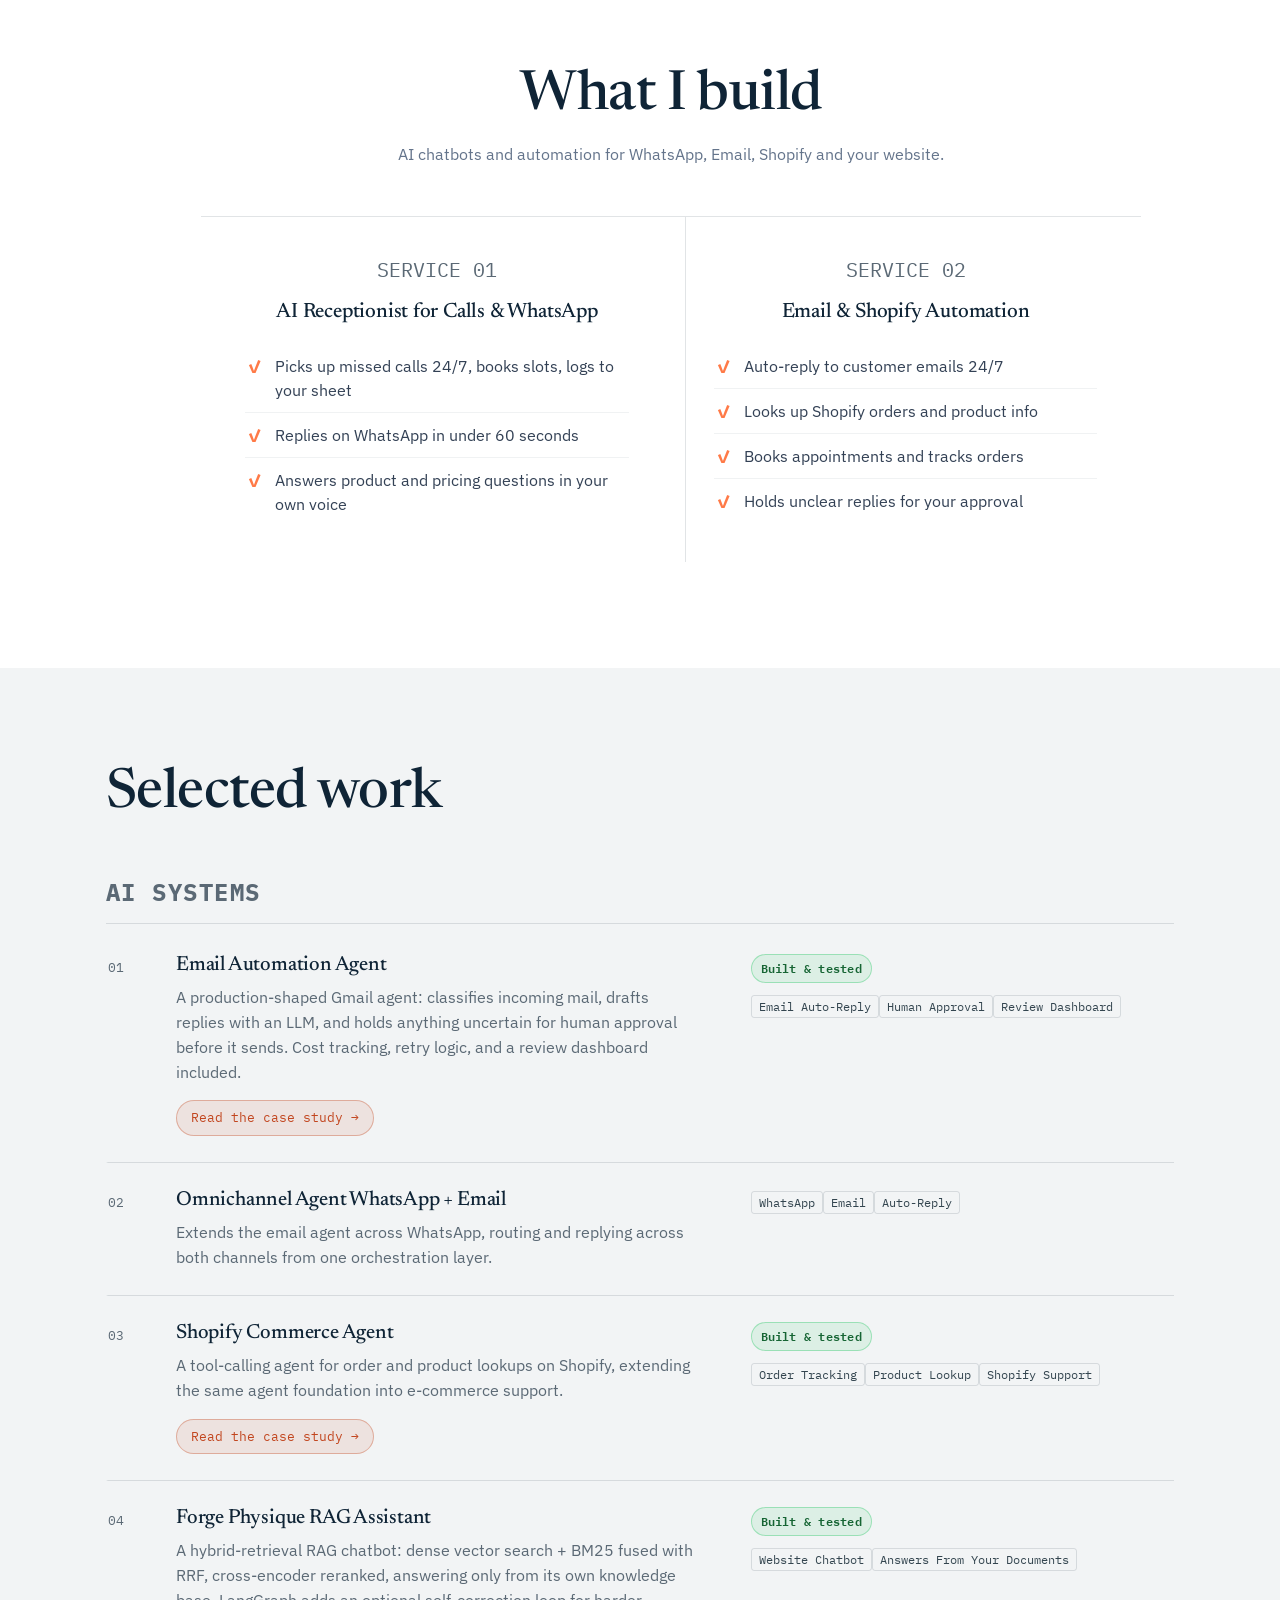
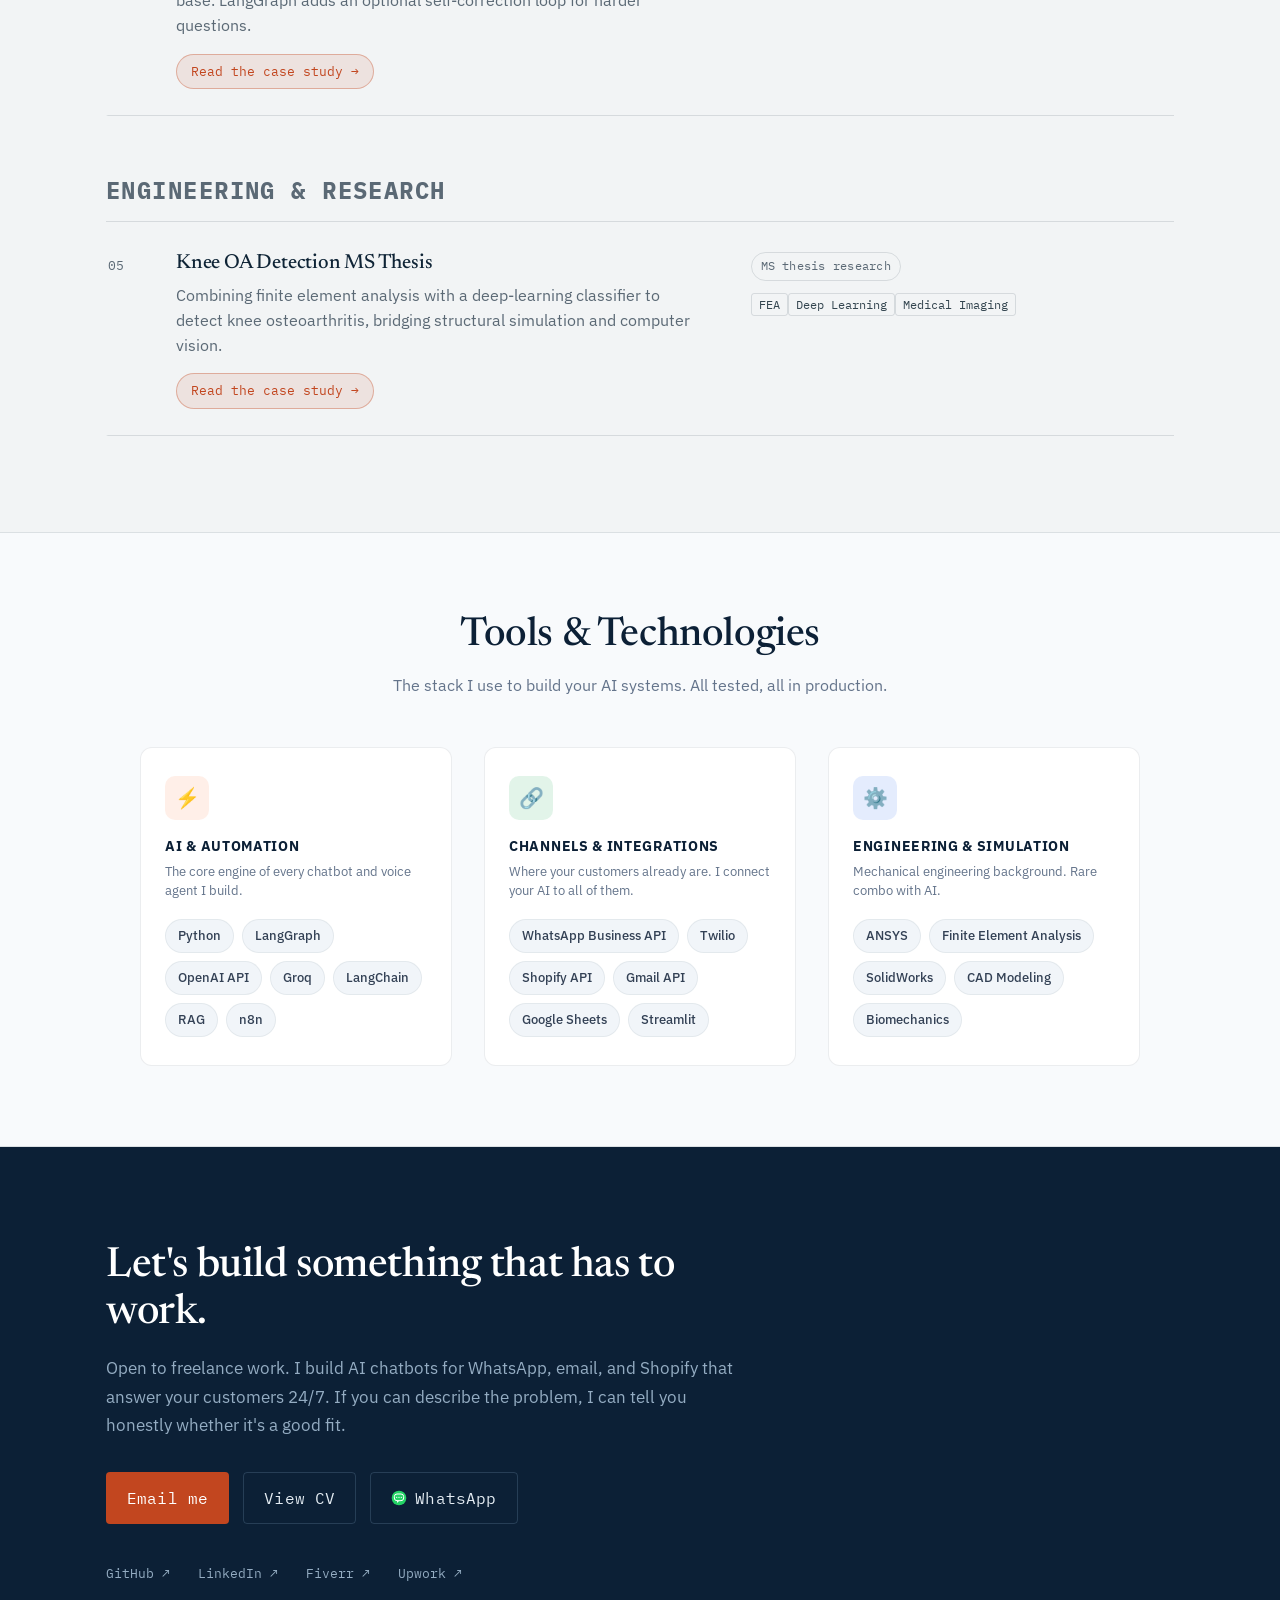
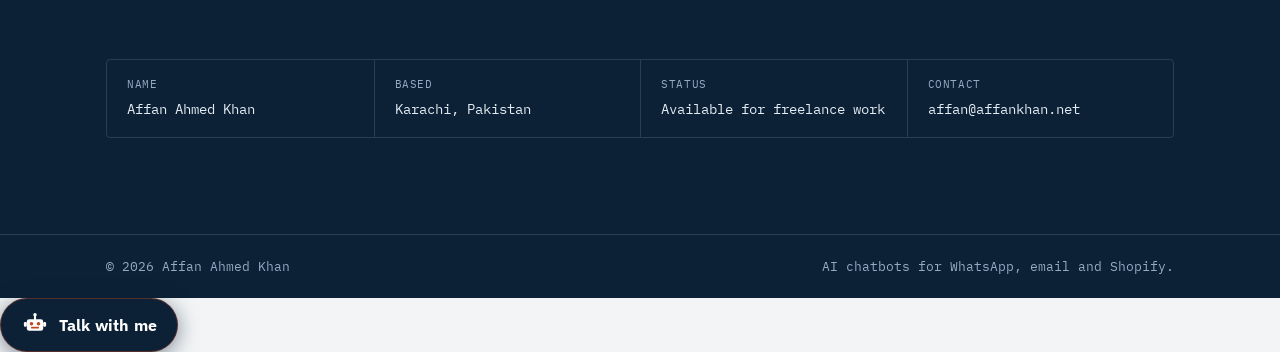
==== commit 2bf489d4: "Add files via upload" ====
--- a/index.html
+++ b/index.html
@@ -109,7 +109,7 @@
   .sheet h3 { font-size: 1.3em !important; }
   .project__status { font-size: 12px; }
   .project__tags span { font-size: 12px; }
-  .skill-group__label { font-size: 13px; } .skill-groups > .skill-group:nth-child(2) { display: none; }
+  .skill-group__label { font-size: 13px; }
   .tag-list span { font-size: 14px; padding: 7px 11px; }
   .title-block__cell dt { font-size: 11px; }
   .title-block__cell dd { font-size: 14px; }
@@ -327,7 +327,7 @@
   }
 </style>
 
-<h1 class="hero__name">Your customers message at midnight. You reply next morning. They book someone else.</h1>
+<h1 class="hero__name">Missed call. Late reply. Competitor wins again</h1>
 
 <p class="hero__role">I fix that in 2 days.</p>
 
@@ -819,29 +819,139 @@
   </section>
 
   <!-- ===================== SKILLS ===================== -->
-  <section class="skills" id="skills">
-    <div class="wrap">
-      <div class="section-head">
-        <h2>Stack</h2>
-        <p class="eyebrow">Tools I actually use</p>
+  <section class="skills" id="skills" style="padding:80px 0; background:#F8FAFC;">
+    <div class="wrap" style="max-width:1100px; margin:0 auto; padding:0 28px;">
+      <style>
+        .skills-v2__head { text-align:center; margin-bottom:50px; }
+        .skills-v2__title {
+          font-family:'Newsreader', Georgia, serif !important;
+          font-size:clamp(1.75rem, 3.2vw, 2.5rem) !important;
+          font-weight:500 !important;
+          color:#0C2036 !important;
+          margin:0 0 14px 0 !important;
+          line-height:1.15 !important;
+        }
+        .skills-v2__sub {
+          font-family:'IBM Plex Sans', sans-serif !important;
+          font-size:16px !important;
+          color:#64748B !important;
+          max-width:580px !important;
+          margin:0 auto !important;
+          line-height:1.5 !important;
+        }
+        .skills-v2__grid {
+          display:grid;
+          grid-template-columns:repeat(3, 1fr);
+          gap:32px;
+          max-width:1000px;
+          margin:0 auto;
+        }
+        .skills-v2__card {
+          background:#FFFFFF;
+          border:1px solid rgba(12,32,54,0.08);
+          border-radius:12px;
+          padding:28px 24px;
+          transition:transform 0.2s ease, box-shadow 0.2s ease;
+        }
+        .skills-v2__card:hover {
+          transform:translateY(-3px);
+          box-shadow:0 8px 24px rgba(12,32,54,0.08);
+        }
+        .skills-v2__icon {
+          display:inline-flex;
+          align-items:center;
+          justify-content:center;
+          width:44px;
+          height:44px;
+          border-radius:10px;
+          margin-bottom:16px;
+          font-size:20px;
+        }
+        .skills-v2__card--ai .skills-v2__icon { background:rgba(255,122,71,0.12); color:#FF7A47; }
+        .skills-v2__card--eng .skills-v2__icon { background:rgba(37,99,235,0.12); color:#2563EB; }
+        .skills-v2__card--int .skills-v2__icon { background:rgba(22,163,74,0.12); color:#16A34A; }
+        .skills-v2__cat {
+          font-family:'IBM Plex Sans', sans-serif !important;
+          font-size:14px !important;
+          font-weight:700 !important;
+          color:#0C2036 !important;
+          text-transform:uppercase !important;
+          letter-spacing:0.05em !important;
+          margin:0 0 4px 0 !important;
+        }
+        .skills-v2__desc {
+          font-family:'IBM Plex Sans', sans-serif !important;
+          font-size:13px !important;
+          color:#64748B !important;
+          margin:0 0 18px 0 !important;
+          line-height:1.5 !important;
+        }
+        .skills-v2__tags {
+          display:flex;
+          flex-wrap:wrap;
+          gap:8px;
+        }
+        .skills-v2__tags span {
+          font-family:'IBM Plex Sans', sans-serif !important;
+          font-size:13px !important;
+          font-weight:500 !important;
+          color:#334155 !important;
+          background:#F1F5F9 !important;
+          border:1px solid rgba(12,32,54,0.06) !important;
+          padding:6px 12px !important;
+          border-radius:20px !important;
+          white-space:nowrap !important;
+        }
+        @media (max-width: 900px) {
+          .skills-v2__grid { grid-template-columns:1fr !important; gap:20px !important; }
+        }
+      </style>
+
+      <div class="skills-v2__head">
+        <h2 class="skills-v2__title">Tools &amp; Technologies</h2>
+        <p class="skills-v2__sub">The stack I use to build your AI systems. All tested, all in production.</p>
       </div>
-      <div class="skill-groups">
-        <div class="skill-group">
-          <p class="skill-group__label">AI &amp; Agents</p>
-          <div class="tag-list">
-            <span>Python</span><span>LangGraph</span><span>OpenAI API</span><span>Groq</span><span>RAG</span><span>LangChain</span>
+
+      <div class="skills-v2__grid">
+        <div class="skills-v2__card skills-v2__card--ai">
+          <div class="skills-v2__icon">⚡</div>
+          <p class="skills-v2__cat">AI &amp; Automation</p>
+          <p class="skills-v2__desc">The core engine of every chatbot and voice agent I build.</p>
+          <div class="skills-v2__tags">
+            <span>Python</span>
+            <span>LangGraph</span>
+            <span>OpenAI API</span>
+            <span>Groq</span>
+            <span>LangChain</span>
+            <span>RAG</span>
+            <span>n8n</span>
           </div>
         </div>
-        <div class="skill-group">
-          <p class="skill-group__label">Engineering &amp; Simulation</p>
-          <div class="tag-list">
-            <span>ANSYS</span><span>Finite Element Analysis</span><span>CAD Modeling</span><span>SolidWorks</span>
+
+        <div class="skills-v2__card skills-v2__card--int">
+          <div class="skills-v2__icon">🔗</div>
+          <p class="skills-v2__cat">Channels &amp; Integrations</p>
+          <p class="skills-v2__desc">Where your customers already are. I connect your AI to all of them.</p>
+          <div class="skills-v2__tags">
+            <span>WhatsApp Business API</span>
+            <span>Twilio</span>
+            <span>Shopify API</span>
+            <span>Gmail API</span>
+            <span>Google Sheets</span>
+            <span>Streamlit</span>
           </div>
         </div>
-        <div class="skill-group">
-          <p class="skill-group__label">Tooling &amp; Integration</p>
-          <div class="tag-list">
-            <span>Shopify API</span><span>WhatsApp Business API</span><span>Twilio</span><span>Gmail API</span><span>Streamlit</span><span>Git / GitHub</span>
+
+        <div class="skills-v2__card skills-v2__card--eng">
+          <div class="skills-v2__icon">⚙️</div>
+          <p class="skills-v2__cat">Engineering &amp; Simulation</p>
+          <p class="skills-v2__desc">Mechanical engineering background. Rare combo with AI.</p>
+          <div class="skills-v2__tags">
+            <span>ANSYS</span>
+            <span>Finite Element Analysis</span>
+            <span>SolidWorks</span>
+            <span>CAD Modeling</span>
+            <span>Biomechanics</span>
           </div>
         </div>
       </div>
@@ -1053,7 +1163,7 @@
     </svg>
   </a>
 
-  <a class="sb-fb" href="https://www.facebook.com/profile.php?id=61570605256635" target="_blank" rel="noopener" title="Facebook">
+  <a class="sb-fb" href="https://www.facebook.com/groups/704122694970810" target="_blank" rel="noopener" title="Facebook">
     <svg viewBox="0 0 24 24" fill="#1877F2" xmlns="http://www.w3.org/2000/svg">
       <path d="M24 12.073c0-6.627-5.373-12-12-12s-12 5.373-12 12c0 5.99 4.388 10.954 10.125 11.854v-8.385H7.078v-3.47h3.047V9.43c0-3.007 1.792-4.669 4.533-4.669 1.312 0 2.686.235 2.686.235v2.953H15.83c-1.491 0-1.956.925-1.956 1.874v2.25h3.328l-.532 3.47h-2.796v8.385C19.612 23.027 24 18.062 24 12.073z"/>
     </svg>
@@ -1318,5 +1428,91 @@
     .about__body { display: block !important; height: auto !important; }
     .about__stats { margin-top: 32px !important; margin-bottom: 0 !important; padding-bottom: 18px !important; }
   }
+</style><style>
+  /* Keep header readable at ALL scroll positions */
+  .site-header {
+    background: rgba(12, 32, 54, 0.92) !important;
+    backdrop-filter: blur(12px) !important;
+    -webkit-backdrop-filter: blur(12px) !important;
+    border-bottom: 1px solid rgba(255, 255, 255, 0.08) !important;
+    transition: background 0.2s ease !important;
+  }
+</style>
+<style>
+  /* Mobile: stack services vertically instead of forcing 2 columns */
+  @media (max-width: 760px) {
+    .sheets {
+      grid-template-columns: 1fr !important;
+      max-width: 420px !important;
+      gap: 20px !important;
+      padding: 0 16px !important;
+    }
+    .sheet {
+      padding: 28px 22px !important;
+    }
+    .sheet h3 {
+      font-size: 1.25rem !important;
+      line-height: 1.3 !important;
+    }
+    .sheet__no {
+      font-size: 13px !important;
+    }
+    .sheet__bullets li {
+      font-size: 14.5px !important;
+      padding: 10px 0 10px 26px !important;
+    }
+  }
+</style><style>
+  /* Hero: reduce top gap by 30% + lock right panels at headline level */
+  @media (min-width: 761px) {
+    .hero {
+      padding-top: 100px !important;
+      padding-bottom: 60px !important;
+    }
+    .hero__actions {
+      top: 110px !important;
+    }
+    #chatbots-panel {
+      top: 310px !important;
+    }
+  }
+</style><style>
+  /* Automations panel: tighter heading + button spacing */
+  @media (min-width: 761px) {
+    .hero__actions {
+      gap: 8px !important;
+    }
+    .hero__actions .cb-heading {
+      margin-bottom: -4px !important;
+    }
+    /* Live Chats: increase WhatsApp AI button height by 20% */
+    #chatbots-panel a[href^="https://wa.me/"] {
+      height: 44.3px !important;
+    }
+  }
+</style><style>
+  @media (min-width: 761px) {
+    /* Reduce gap between Automations and Live Chats panels by 80% */
+        #chatbots-panel {
+      top: 290px !important;
+    }
+    .site-header .wrap {
+      max-width: none !important;
+      margin: 0 !important;
+      margin-left: 99px !important;
+      padding: 0 28px 0 0 !important;
+    }
+  }
+</style><style>
+  @media (min-width: 761px) {
+    /* Reduce gap between "LIVE CHATS" heading and CNC AI button by 50% */
+    #chatbots-panel .cb-heading {
+      margin-bottom: -5px !important;
+    }
+    /* Reduce CNC AI + Fitness AI button heights by 20% */
+    #chatbots-panel .cb-btn {
+      height: 25px !important;
+    }
+  }
 </style></body>
 </html>
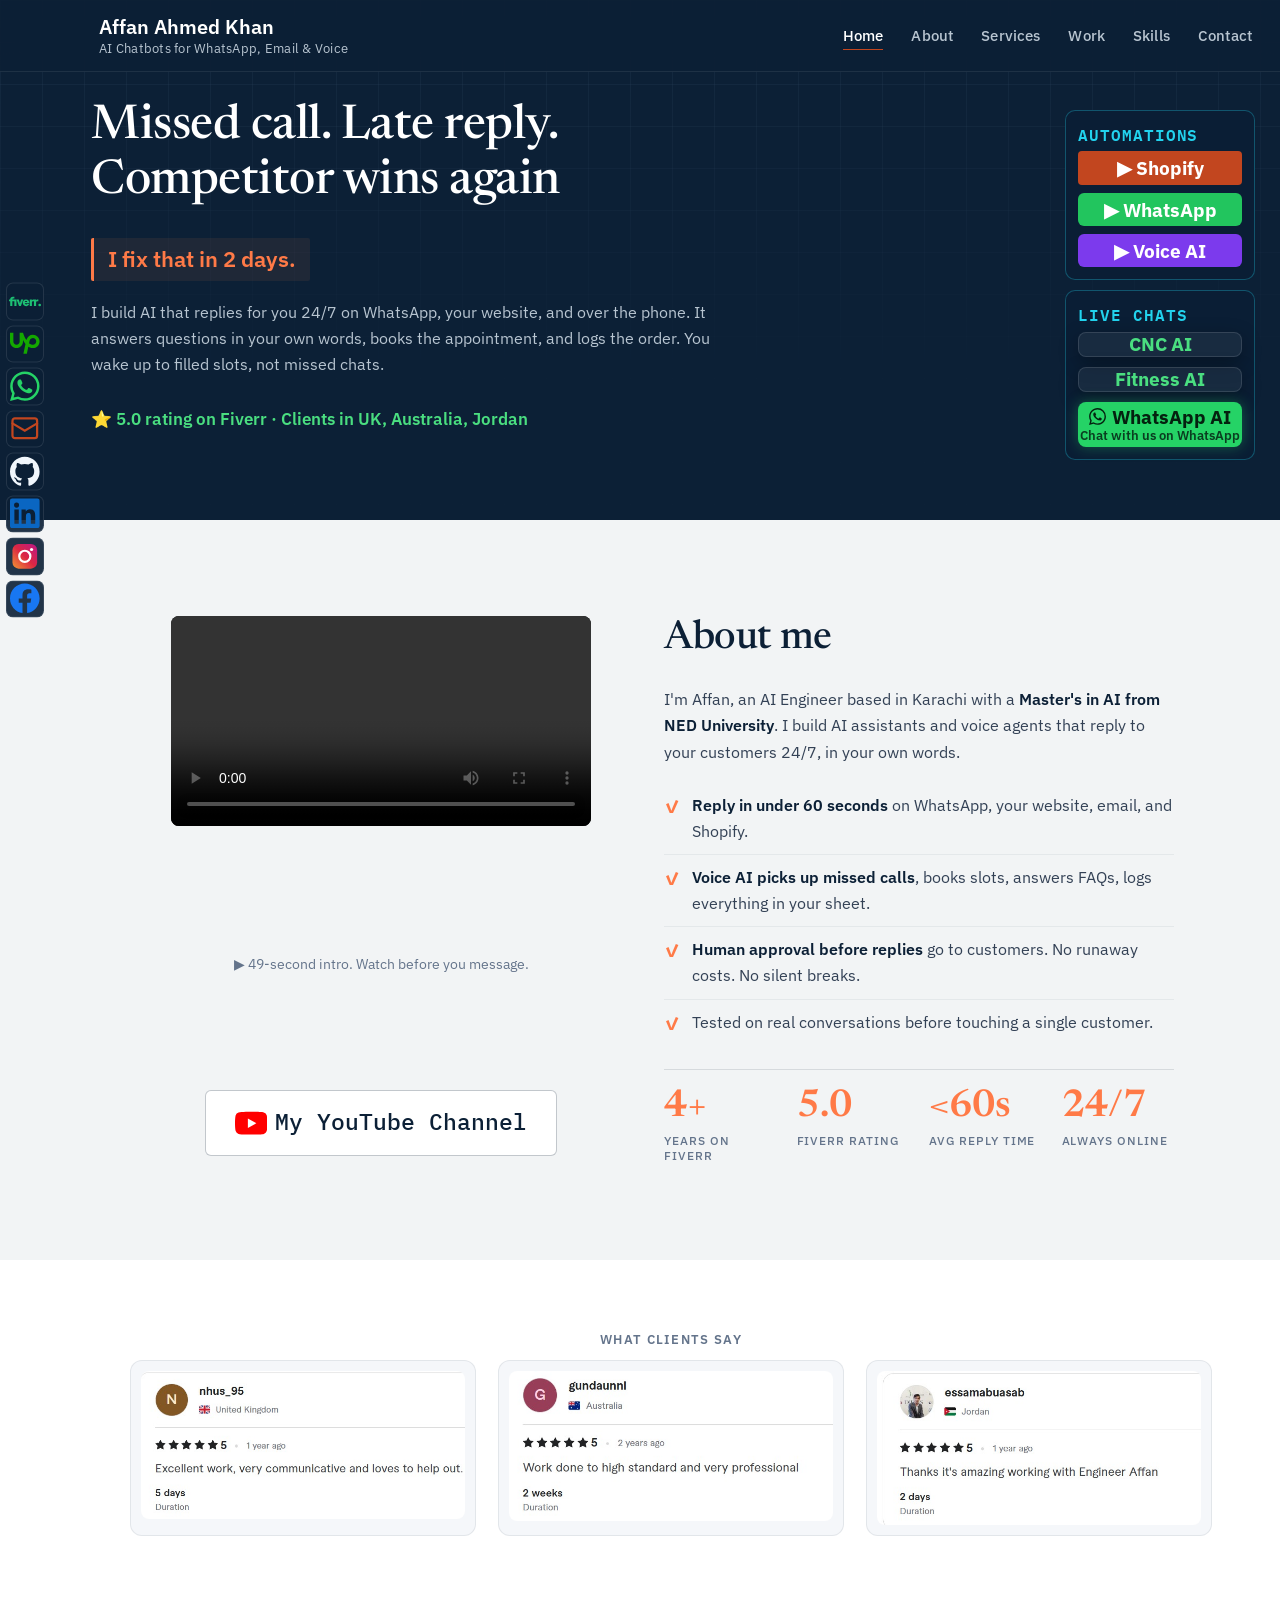
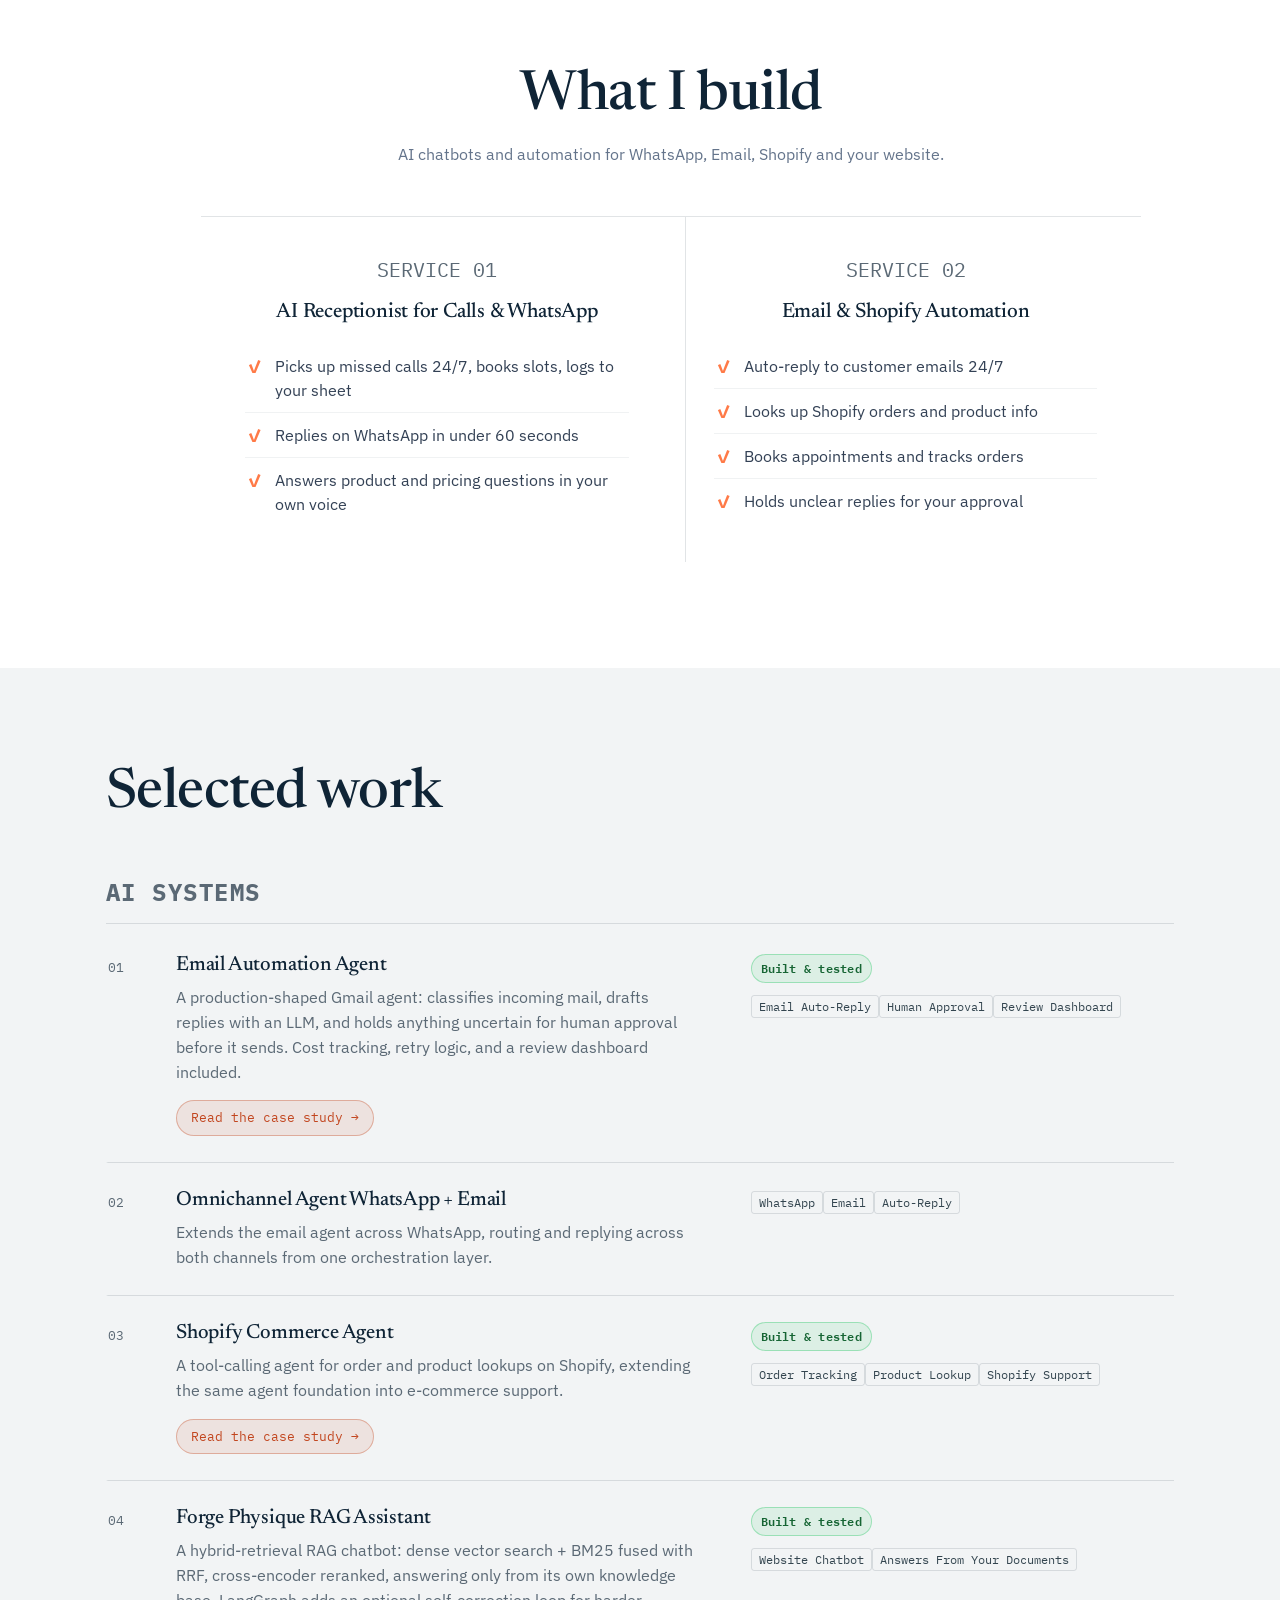
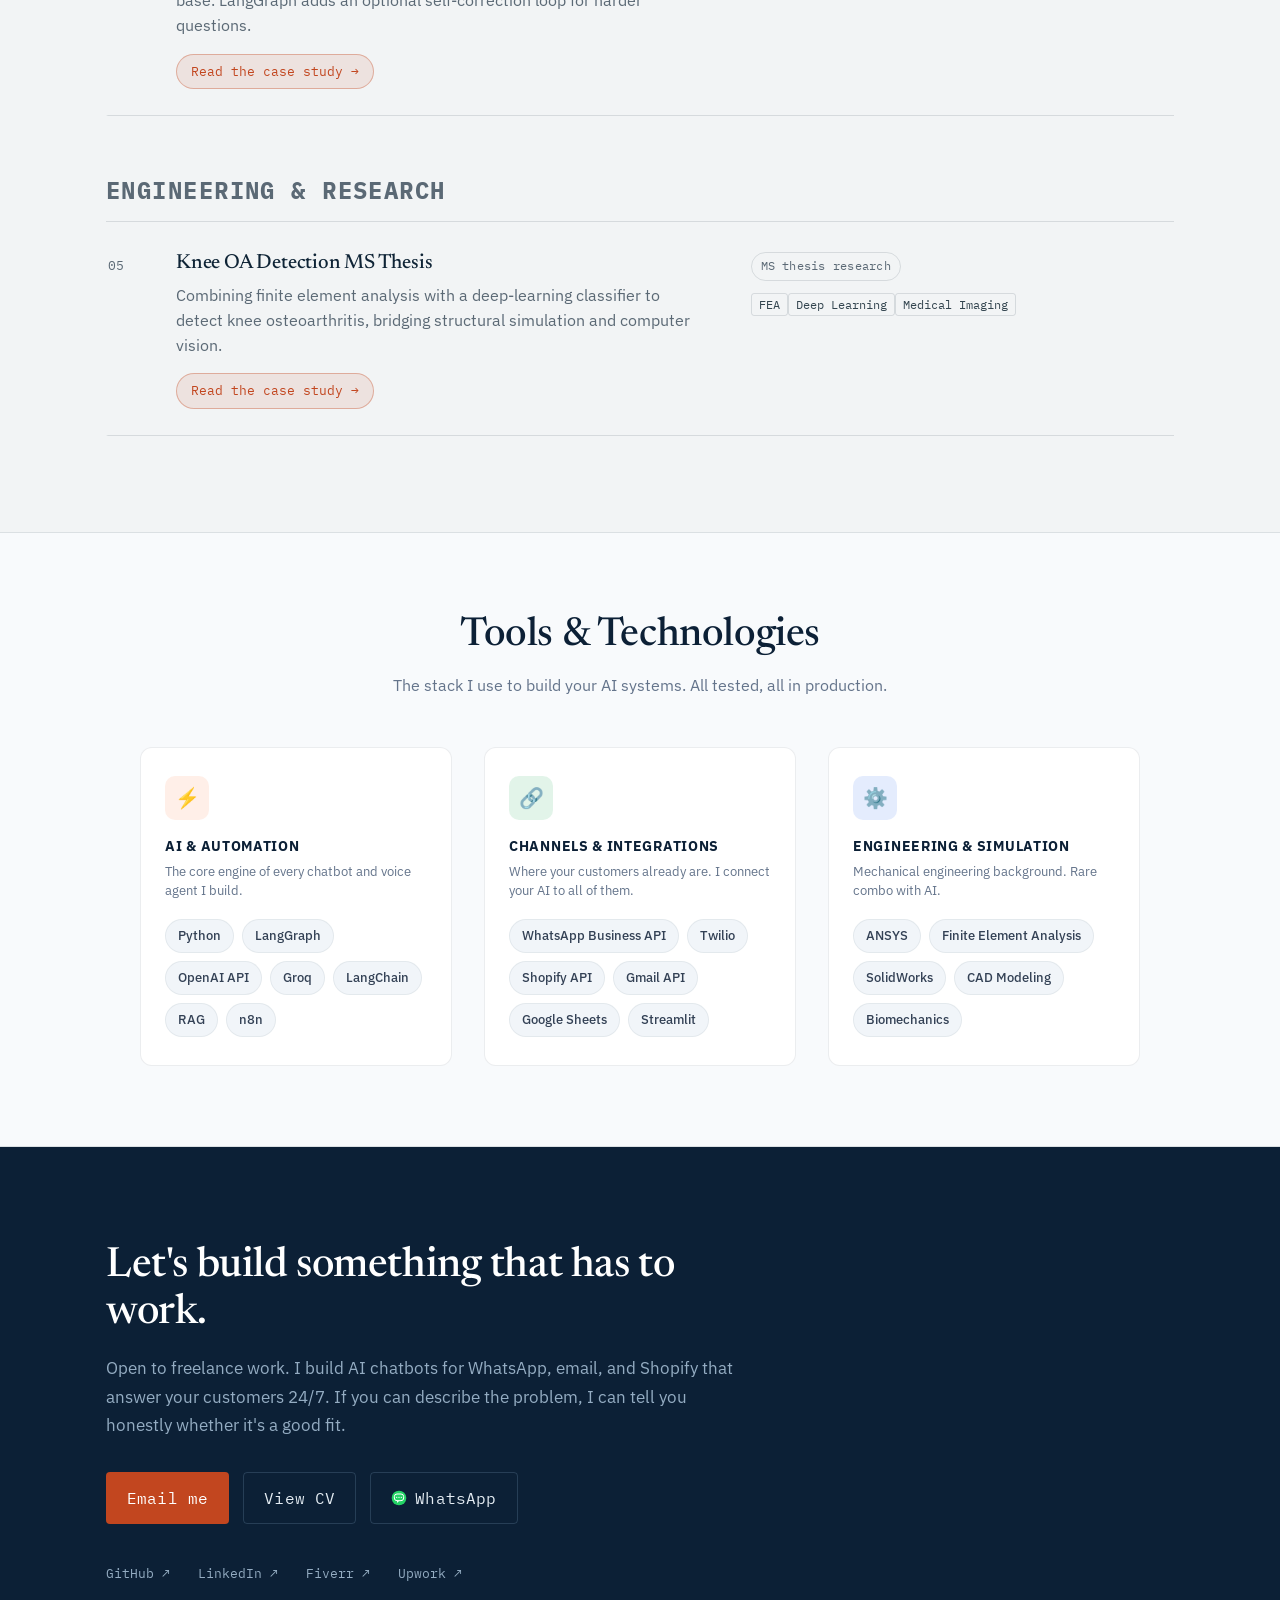
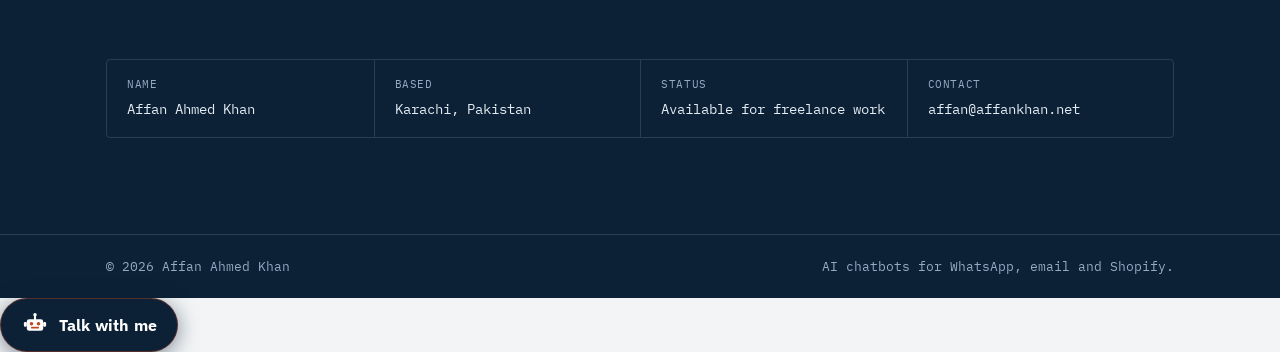
==== commit 58fd1dc5: "Add files via upload" ====
--- a/index.html
+++ b/index.html
@@ -18,7 +18,7 @@
 <meta property="og:description" content="AI chatbots for WhatsApp, email and Shopify.">
 <meta property="og:url" content="https://affankhan.net">
 <meta name="twitter:card" content="summary">
-<meta property="og:image" content="https://affankhan.net/og-card.png">
+<meta property="og:image" content="https://affankhan.net/og-affan.jpg"> <meta property="og:image:width" content="1200"> <meta property="og:image:height" content="630"> <meta property="og:image:alt" content="Affan Ahmed Khan, AI Engineer">
 <link rel="preconnect" href="https://fonts.googleapis.com">
 <link rel="preconnect" href="https://fonts.gstatic.com" crossorigin>
 <link href="https://fonts.googleapis.com/css2?family=Newsreader:ital,wght@0,400;0,500;0,600;1,400;1,500&family=IBM+Plex+Sans:wght@400;500;600&family=IBM+Plex+Mono:wght@400;500&display=swap" rel="stylesheet">
@@ -1123,7 +1123,7 @@
       </svg>
   </a>
 
-  <a class="sb-wa" href="https://wa.me/923242639275" target="_blank" rel="noopener" title="WhatsApp">
+  <a class="sb-upwork" href="https://www.upwork.com/freelancers/~0129cefe25dc1be5de" target="_blank" rel="noopener" title="Upwork"><svg viewBox="0 0 24 24" fill="#14A800" xmlns="http://www.w3.org/2000/svg"><path d="M18.561 13.158c-1.102 0-2.135-.467-3.074-1.227l.228-1.076.008-.042c.207-1.143.849-3.06 2.839-3.06 1.492 0 2.703 1.212 2.703 2.703-.001 1.489-1.212 2.702-2.704 2.702zm0-8.14c-2.539 0-4.51 1.649-5.31 4.366-1.22-1.834-2.148-4.036-2.687-5.892H7.828v7.112c-.002 1.406-1.141 2.546-2.547 2.548-1.405-.002-2.543-1.143-2.545-2.548V3.492H0v7.112c0 2.914 2.37 5.303 5.281 5.303 2.913 0 5.283-2.389 5.283-5.303v-1.19c.529 1.107 1.182 2.229 1.974 3.221l-1.673 7.873h2.797l1.213-5.71c1.063.679 2.285 1.109 3.686 1.109 3 0 5.439-2.452 5.439-5.45 0-3-2.439-5.439-5.439-5.439z"/></svg></a> <a class="sb-wa" href="https://wa.me/923242639275" target="_blank" rel="noopener" title="WhatsApp">
     <svg viewBox="0 0 24 24" xmlns="http://www.w3.org/2000/svg">
       <path fill="#25D366" d="M17.472 14.382c-.297-.149-1.758-.867-2.03-.967-.273-.099-.471-.148-.67.15-.197.297-.767.966-.94 1.164-.173.199-.347.223-.644.075-.297-.15-1.255-.463-2.39-1.475-.883-.788-1.48-1.761-1.653-2.059-.173-.297-.018-.458.13-.606.134-.133.298-.347.446-.52.149-.174.198-.298.298-.497.099-.198.05-.371-.025-.52-.075-.149-.669-1.612-.916-2.207-.242-.579-.487-.5-.669-.51-.173-.008-.371-.01-.57-.01-.198 0-.52.074-.792.372-.272.297-1.04 1.016-1.04 2.479 0 1.462 1.065 2.875 1.213 3.074.149.198 2.096 3.2 5.077 4.487.709.306 1.262.489 1.694.625.712.227 1.36.195 1.871.118.571-.085 1.758-.719 2.006-1.413.248-.694.248-1.289.173-1.413-.074-.124-.272-.198-.57-.347m-5.421 7.403h-.004a9.87 9.87 0 0 1-5.031-1.378l-.361-.214-3.741.982.998-3.648-.235-.374a9.86 9.86 0 0 1-1.51-5.26c.001-5.45 4.436-9.884 9.888-9.884 2.64 0 5.122 1.03 6.988 2.898a9.825 9.825 0 0 1 2.893 6.994c-.003 5.45-4.437 9.884-9.885 9.884m8.413-18.297A11.815 11.815 0 0 0 12.05 0C5.495 0 .16 5.335.157 11.892c0 2.096.547 4.142 1.588 5.945L.057 24l6.305-1.654a11.882 11.882 0 0 0 5.683 1.448h.005c6.554 0 11.89-5.335 11.893-11.893a11.821 11.821 0 0 0-3.48-8.413z"/>
     </svg>
@@ -1388,7 +1388,7 @@
   * { cursor: auto !important; }
 }
 </style>
-<style>#left-links{display:none}@media (min-width:761px) and (min-height:440px){#social-bar{display:none!important}#left-links{position:fixed;left:6px;top:50%;transform:translateY(-50%);display:flex;flex-direction:column;gap:5px;z-index:9997}#left-links a{display:flex;align-items:center;justify-content:center;width:37.5px;height:37.5px;border-radius:7px;background:rgba(12,32,54,0.9);border:1px solid rgba(255,255,255,0.1);transition:transform 0.2s ease, box-shadow 0.2s ease, border-color 0.2s ease;text-decoration:none}#left-links a:hover{transform:scale(1.2)}#left-links a.sb-fiverr:hover{box-shadow:0 0 12px #1dbf73;border-color:#1dbf73}#left-links a.sb-wa:hover{box-shadow:0 0 12px #25D366;border-color:#25D366}#left-links a.sb-email:hover{box-shadow:0 0 12px #C2461F;border-color:#C2461F}#left-links a.sb-gh:hover{box-shadow:0 0 12px #e0e0e0;border-color:#e0e0e0}#left-links a.sb-li:hover{box-shadow:0 0 12px #0A66C2;border-color:#0A66C2}#left-links a.sb-ig:hover{box-shadow:0 0 12px #e1306c;border-color:#e1306c}#left-links a.sb-fb:hover{box-shadow:0 0 12px #1877F2;border-color:#1877F2}#left-links svg{width:29.6px;height:45.6px;display:block}#left-links a.sb-fiverr svg{width:32px;height:36px}}</style><script>(function(){var s=document.getElementById('social-bar');if(!s||document.getElementById('left-links'))return;var d=document.createElement('div');d.id='left-links';d.innerHTML=s.innerHTML.replace(/ig-g/g,'ig-gl');document.body.appendChild(d);})();</script><div id="voice-modal" onclick="if(event.target===this){this.style.display='none';this.querySelector('video').pause()}" style="display:none;position:fixed;inset:0;background:rgba(0,0,0,0.82);z-index:9999;align-items:center;justify-content:center;padding:20px;"><div style="position:relative;max-width:860px;width:100%;"><button onclick="document.getElementById('voice-modal').style.display='none';this.closest('div').querySelector('video').pause()" style="position:absolute;top:-38px;right:0;background:none;border:none;color:#fff;font-size:1.6rem;cursor:pointer;">✕</button><video controls style="width:100%;max-height:80vh;border-radius:10px;display:block;background:#000;" src="Voice_ai.mp4"></video></div></div><style>
+<style>#left-links{display:none}@media (min-width:761px) and (min-height:440px){#social-bar{display:none!important}#left-links{position:fixed;left:6px;top:50%;transform:translateY(-50%);display:flex;flex-direction:column;gap:5px;z-index:9997}#left-links a{display:flex;align-items:center;justify-content:center;width:37.5px;height:37.5px;border-radius:7px;background:rgba(12,32,54,0.9);border:1px solid rgba(255,255,255,0.1);transition:transform 0.2s ease, box-shadow 0.2s ease, border-color 0.2s ease;text-decoration:none}#left-links a:hover{transform:scale(1.2)}#left-links a.sb-fiverr:hover{box-shadow:0 0 12px #1dbf73;border-color:#1dbf73}#left-links a.sb-wa:hover{box-shadow:0 0 12px #25D366;border-color:#25D366}#left-links a.sb-email:hover{box-shadow:0 0 12px #C2461F;border-color:#C2461F}#left-links a.sb-gh:hover{box-shadow:0 0 12px #e0e0e0;border-color:#e0e0e0}#left-links a.sb-li:hover{box-shadow:0 0 12px #0A66C2;border-color:#0A66C2}#left-links a.sb-ig:hover{box-shadow:0 0 12px #e1306c;border-color:#e1306c}#left-links a.sb-fb:hover{box-shadow:0 0 12px #1877F2;border-color:#1877F2}#left-links svg{width:29.6px;height:45.6px;display:block}#left-links a.sb-fiverr svg{width:32px;height:36px}}#social-bar a.sb-upwork:hover,#left-links a.sb-upwork:hover{box-shadow:0 0 12px #14A800;border-color:#14A800}</style><script>(function(){var s=document.getElementById('social-bar');if(!s||document.getElementById('left-links'))return;var d=document.createElement('div');d.id='left-links';d.innerHTML=s.innerHTML.replace(/ig-g/g,'ig-gl');document.body.appendChild(d);})();</script><div id="voice-modal" onclick="if(event.target===this){this.style.display='none';this.querySelector('video').pause()}" style="display:none;position:fixed;inset:0;background:rgba(0,0,0,0.82);z-index:9999;align-items:center;justify-content:center;padding:20px;"><div style="position:relative;max-width:860px;width:100%;"><button onclick="document.getElementById('voice-modal').style.display='none';this.closest('div').querySelector('video').pause()" style="position:absolute;top:-38px;right:0;background:none;border:none;color:#fff;font-size:1.6rem;cursor:pointer;">✕</button><video controls style="width:100%;max-height:80vh;border-radius:10px;display:block;background:#000;" src="Voice_ai.mp4"></video></div></div><style>
   /* Lock YouTube button + stats at same horizontal position, any zoom */
   @media (min-width: 761px) {
     .about__body {
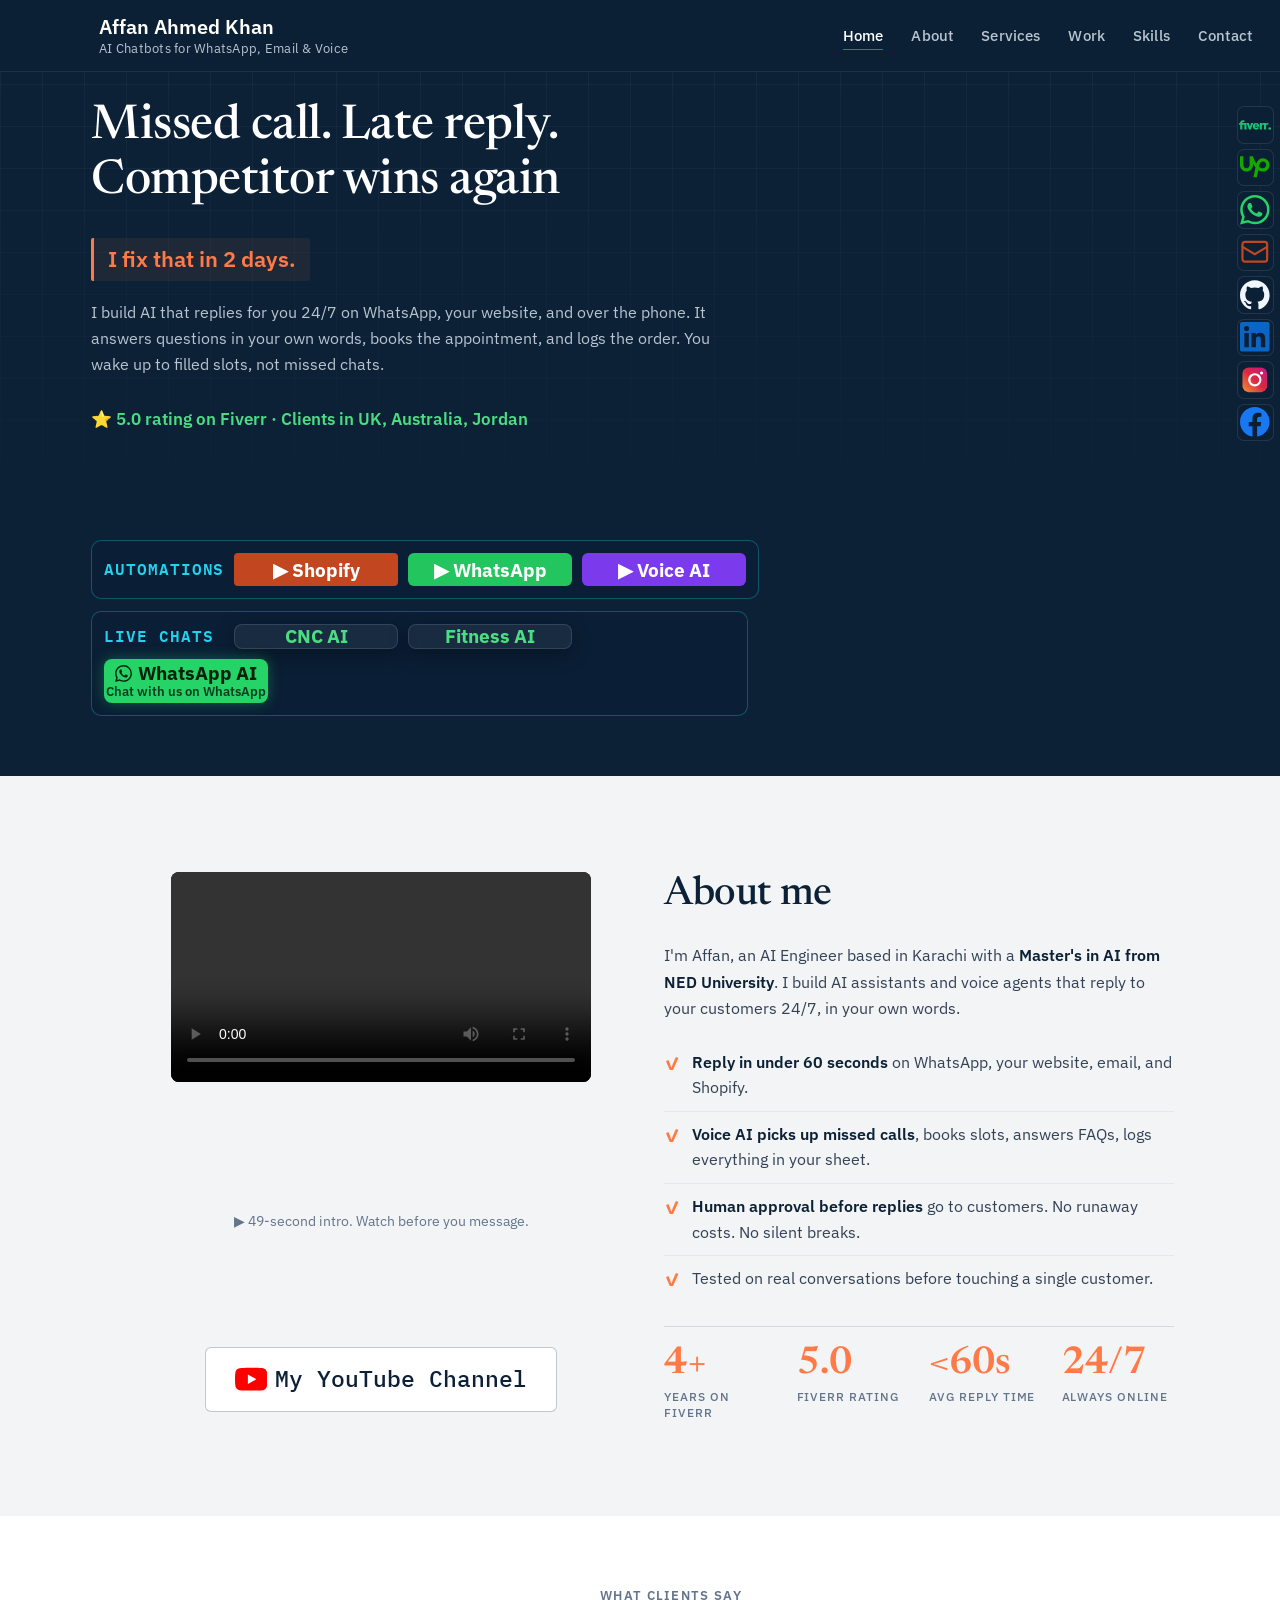
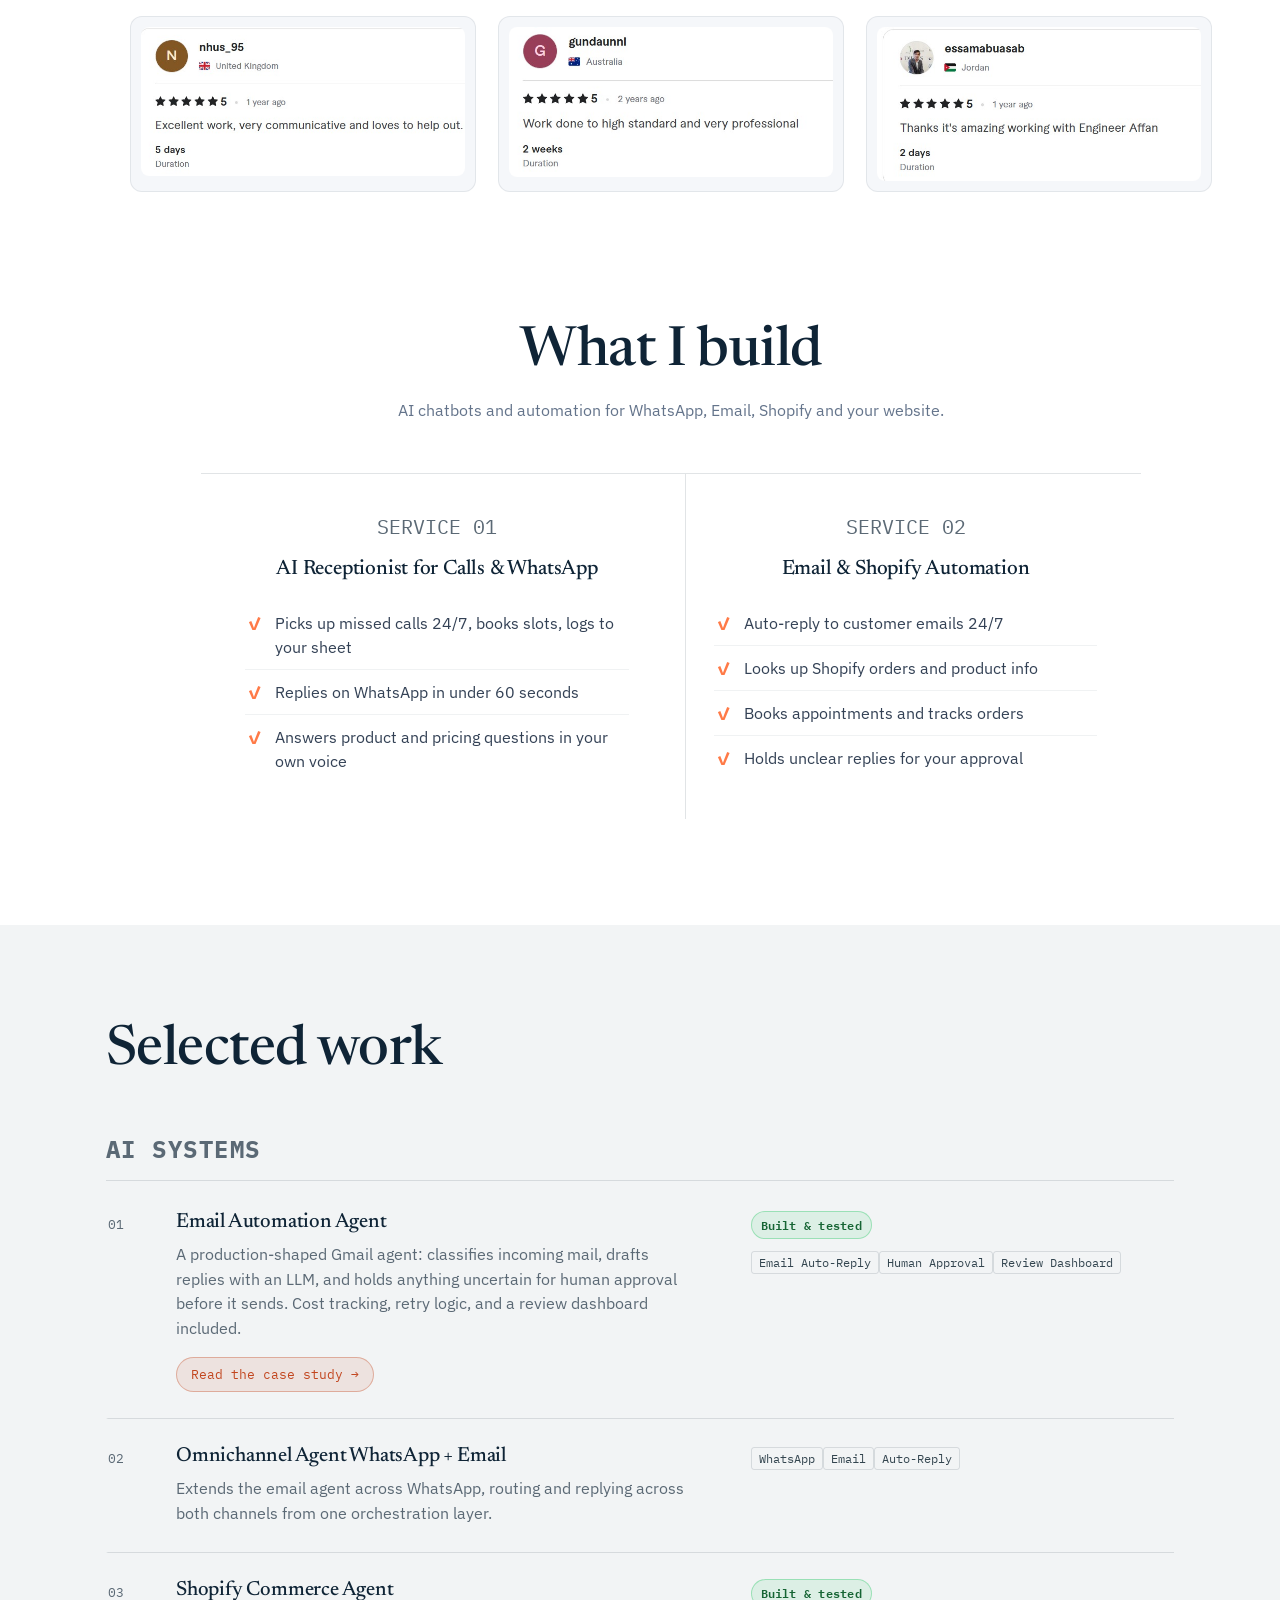
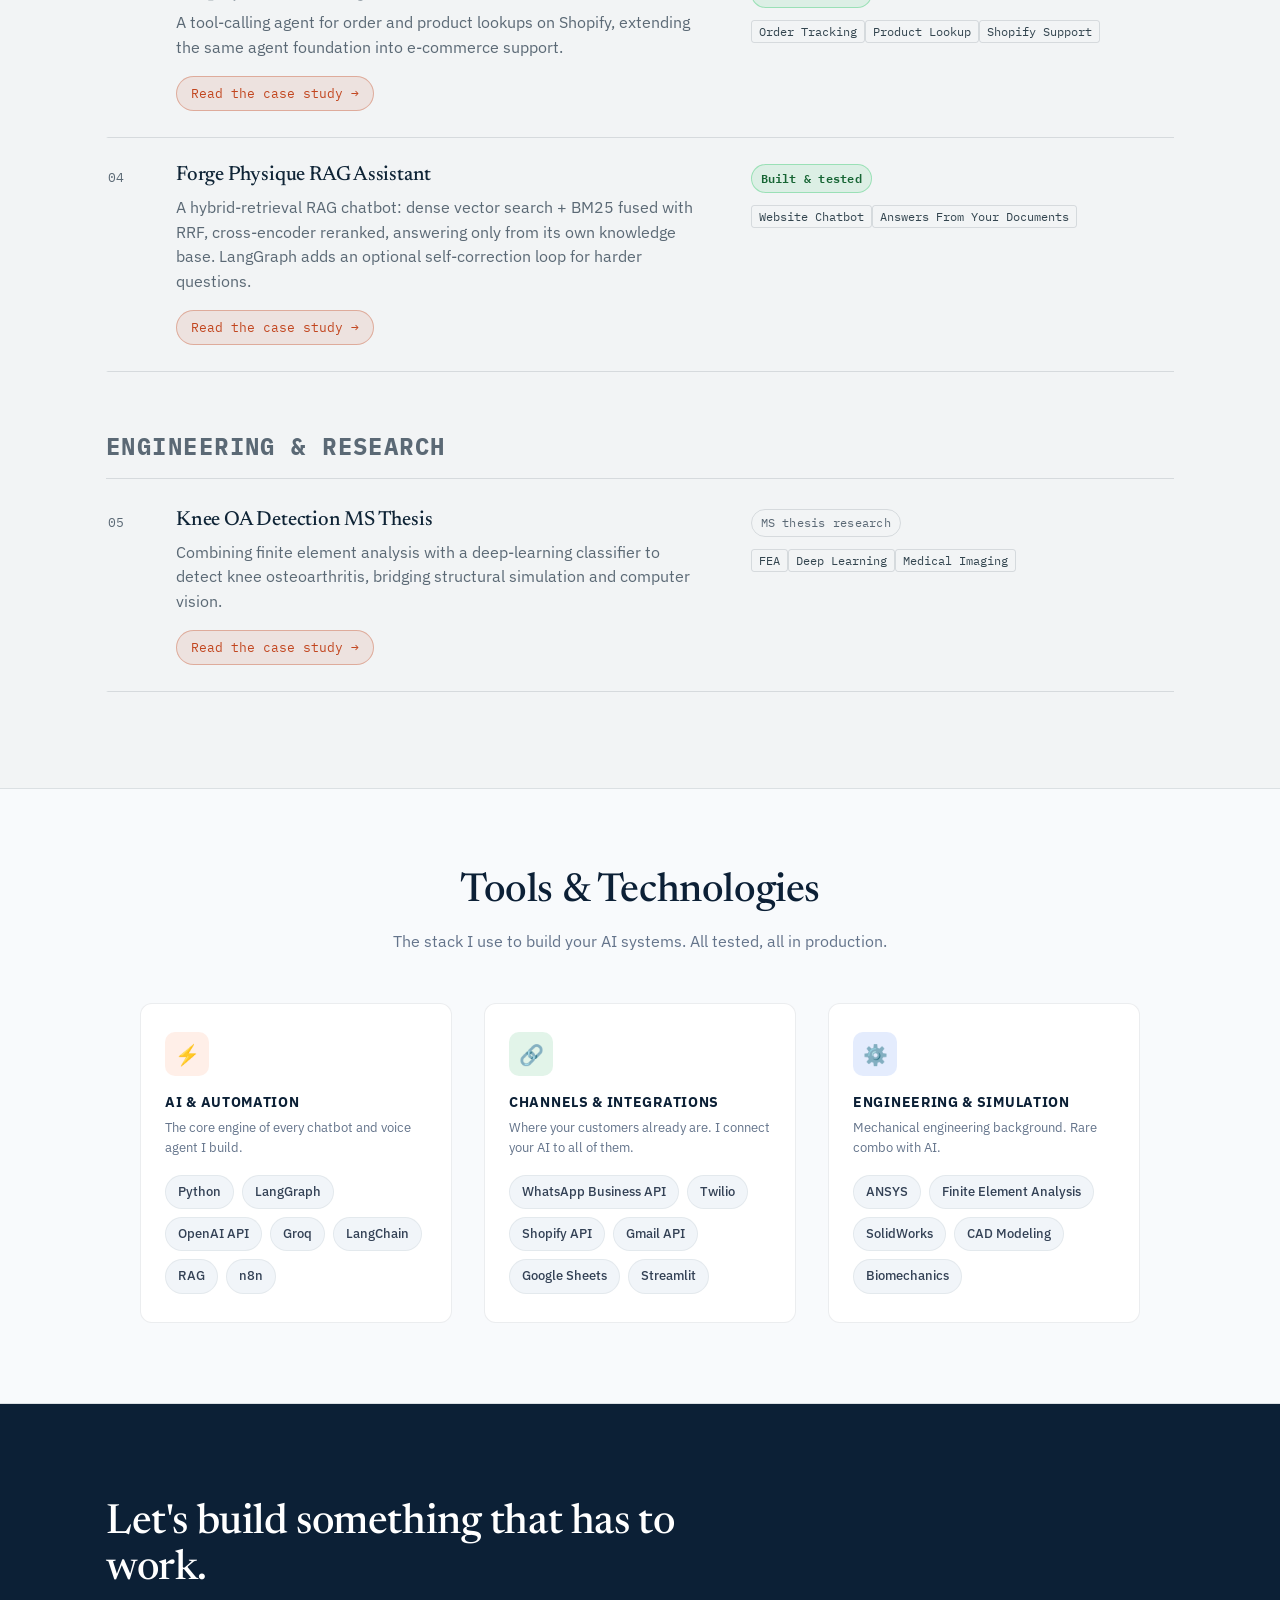
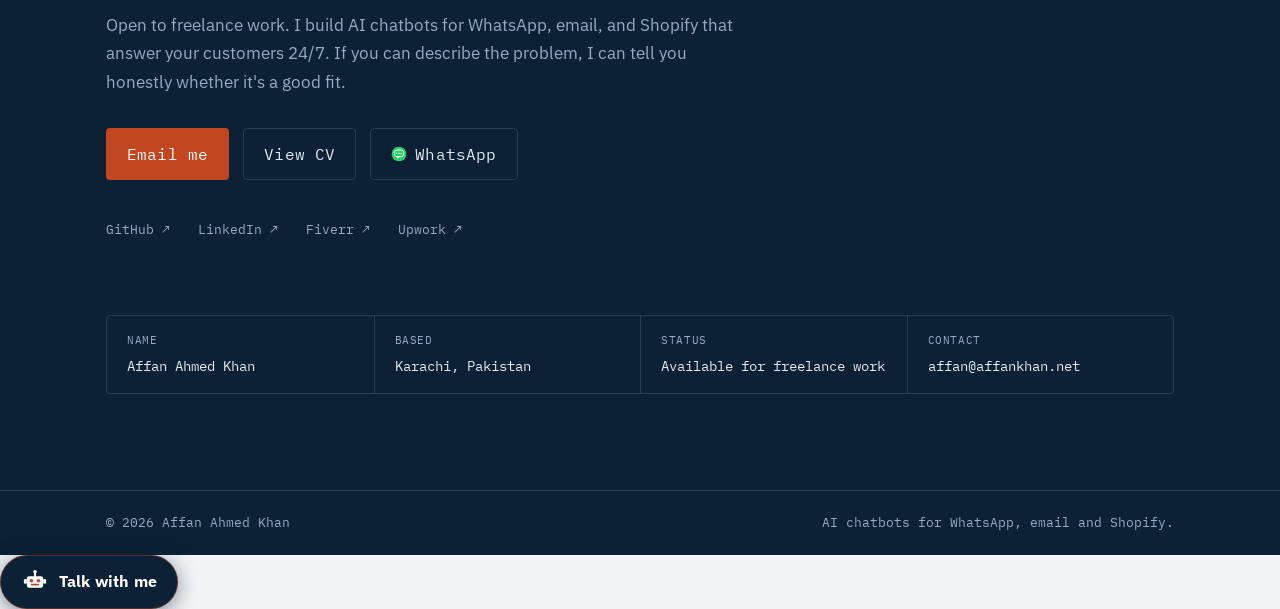
==== commit 8db55a50: "Add files via upload" ====
--- a/index.html
+++ b/index.html
@@ -399,7 +399,59 @@
   </section>
 
 
-  <!-- ===================== ABOUT ===================== -->
+  <style>
+    #hero-demo-slot { display: flex; flex-direction: column; gap: 12px; align-items: flex-start; margin-top: 108px; }
+    @media (min-width: 901px) {
+      #hero-demo-slot .hero__actions, #hero-demo-slot #chatbots-panel { display: flex !important; flex-direction: row !important; flex-wrap: wrap !important; align-items: center !important; gap: 10px !important; width: auto !important; max-width: 100% !important; }
+      #hero-demo-slot .hero__actions .cb-heading, #hero-demo-slot #chatbots-panel .cb-heading { flex: 0 0 120px !important; margin: 0 !important; white-space: nowrap; }
+      #hero-demo-slot .hero__actions > a, #hero-demo-slot .hero__actions > button, #hero-demo-slot #chatbots-panel > a { flex: 0 0 164px !important; width: 164px !important; }
+    }
+    #hero-demo-slot .hero__actions, #hero-demo-slot #chatbots-panel { position: static !important; margin: 0 !important; }
+    @media (max-width: 900px) {
+      #hero-demo-slot { display: block; margin-top: 16px; }
+      #hero-demo-slot .hero__actions, #hero-demo-slot #chatbots-panel { margin: 0 0 16px 0 !important; }
+    }
+  </style>
+  <script>
+    document.addEventListener('DOMContentLoaded', function () {
+      var a = document.querySelector('.hero__actions');
+      var c = document.getElementById('chatbots-panel');
+      if (!a) return;
+      var slot = document.createElement('div');
+      slot.id = 'hero-demo-slot';
+      a.parentNode.insertBefore(slot, a);
+      slot.appendChild(a);
+      if (c) slot.appendChild(c);
+    });
+  </script>
+  <!-- OLD SECOND SCREEN (switched off) --><!--
+  <style>
+    .hero { min-height: 100vh; min-height: 100svh; }
+    .demos { background: var(--blue-900); padding-block: 40px; min-height: 100vh; min-height: 100svh; display: flex; align-items: center; }
+    .demos .wrap { width: 100%; }
+    #demo-slot { display: flex; flex-wrap: wrap; gap: 24px; justify-content: center; align-items: flex-start; }
+    #demo-slot .hero__actions, #demo-slot #chatbots-panel { position: static !important; margin: 0 !important; }
+    @media (max-width: 900px) {
+      #demo-slot { display: block; }
+      #demo-slot .hero__actions, #demo-slot #chatbots-panel { margin: 0 auto 16px !important; }
+    }
+  </style>
+  <section class="demos" id="demos">
+    <div class="wrap">
+      <div id="demo-slot"></div>
+    </div>
+  </section>
+  <script>
+    document.addEventListener('DOMContentLoaded', function () {
+      var slot = document.getElementById('demo-slot');
+      var a = document.querySelector('.hero__actions');
+      var c = document.getElementById('chatbots-panel');
+      if (slot && a) slot.appendChild(a);
+      if (slot && c) slot.appendChild(c);
+    });
+  </script>
+
+  <!-- ===================== ABOUT (third screen) ===================== -->
   <section class="about" id="about">
     <div class="wrap" style="display:grid; grid-template-columns:1fr 1fr; gap:48px; align-items:stretch;">
             <div class="about__photo-col">
@@ -1333,7 +1385,7 @@
 </script>
 <script>
 window.addEventListener('scroll', function(){
-  document.getElementById('chatbots-panel').style.display = window.scrollY > 300 ? 'none' : 'flex'; document.querySelector('.hero__actions').style.display = window.scrollY > 300 ? 'none' : 'flex';
+  /* Automations and Live Chats now sit on the second screen, so they no longer hide on scroll */
 });
 </script>
 <style>
@@ -1388,7 +1440,7 @@
   * { cursor: auto !important; }
 }
 </style>
-<style>#left-links{display:none}@media (min-width:761px) and (min-height:440px){#social-bar{display:none!important}#left-links{position:fixed;left:6px;top:50%;transform:translateY(-50%);display:flex;flex-direction:column;gap:5px;z-index:9997}#left-links a{display:flex;align-items:center;justify-content:center;width:37.5px;height:37.5px;border-radius:7px;background:rgba(12,32,54,0.9);border:1px solid rgba(255,255,255,0.1);transition:transform 0.2s ease, box-shadow 0.2s ease, border-color 0.2s ease;text-decoration:none}#left-links a:hover{transform:scale(1.2)}#left-links a.sb-fiverr:hover{box-shadow:0 0 12px #1dbf73;border-color:#1dbf73}#left-links a.sb-wa:hover{box-shadow:0 0 12px #25D366;border-color:#25D366}#left-links a.sb-email:hover{box-shadow:0 0 12px #C2461F;border-color:#C2461F}#left-links a.sb-gh:hover{box-shadow:0 0 12px #e0e0e0;border-color:#e0e0e0}#left-links a.sb-li:hover{box-shadow:0 0 12px #0A66C2;border-color:#0A66C2}#left-links a.sb-ig:hover{box-shadow:0 0 12px #e1306c;border-color:#e1306c}#left-links a.sb-fb:hover{box-shadow:0 0 12px #1877F2;border-color:#1877F2}#left-links svg{width:29.6px;height:45.6px;display:block}#left-links a.sb-fiverr svg{width:32px;height:36px}}#social-bar a.sb-upwork:hover,#left-links a.sb-upwork:hover{box-shadow:0 0 12px #14A800;border-color:#14A800}</style><script>(function(){var s=document.getElementById('social-bar');if(!s||document.getElementById('left-links'))return;var d=document.createElement('div');d.id='left-links';d.innerHTML=s.innerHTML.replace(/ig-g/g,'ig-gl');document.body.appendChild(d);})();</script><div id="voice-modal" onclick="if(event.target===this){this.style.display='none';this.querySelector('video').pause()}" style="display:none;position:fixed;inset:0;background:rgba(0,0,0,0.82);z-index:9999;align-items:center;justify-content:center;padding:20px;"><div style="position:relative;max-width:860px;width:100%;"><button onclick="document.getElementById('voice-modal').style.display='none';this.closest('div').querySelector('video').pause()" style="position:absolute;top:-38px;right:0;background:none;border:none;color:#fff;font-size:1.6rem;cursor:pointer;">✕</button><video controls style="width:100%;max-height:80vh;border-radius:10px;display:block;background:#000;" src="Voice_ai.mp4"></video></div></div><style>
+<style>#left-links{display:none}@media (min-width:761px) and (min-height:440px){#social-bar{display:none!important}#left-links{position:absolute;right:6px;top:106px;display:flex;flex-direction:column;gap:5px;z-index:9997}#left-links a{display:flex;align-items:center;justify-content:center;width:37.5px;height:37.5px;border-radius:7px;background:rgba(12,32,54,0.9);border:1px solid rgba(255,255,255,0.1);transition:transform 0.2s ease, box-shadow 0.2s ease, border-color 0.2s ease;text-decoration:none}#left-links a:hover{transform:scale(1.2)}#left-links a.sb-fiverr:hover{box-shadow:0 0 12px #1dbf73;border-color:#1dbf73}#left-links a.sb-wa:hover{box-shadow:0 0 12px #25D366;border-color:#25D366}#left-links a.sb-email:hover{box-shadow:0 0 12px #C2461F;border-color:#C2461F}#left-links a.sb-gh:hover{box-shadow:0 0 12px #e0e0e0;border-color:#e0e0e0}#left-links a.sb-li:hover{box-shadow:0 0 12px #0A66C2;border-color:#0A66C2}#left-links a.sb-ig:hover{box-shadow:0 0 12px #e1306c;border-color:#e1306c}#left-links a.sb-fb:hover{box-shadow:0 0 12px #1877F2;border-color:#1877F2}#left-links svg{width:29.6px;height:45.6px;display:block}#left-links a.sb-fiverr svg{width:32px;height:36px}}#social-bar a.sb-upwork:hover,#left-links a.sb-upwork:hover{box-shadow:0 0 12px #14A800;border-color:#14A800}</style><script>(function(){var s=document.getElementById('social-bar');if(!s||document.getElementById('left-links'))return;var d=document.createElement('div');d.id='left-links';d.innerHTML=s.innerHTML.replace(/ig-g/g,'ig-gl');document.body.appendChild(d);})();</script><div id="voice-modal" onclick="if(event.target===this){this.style.display='none';this.querySelector('video').pause()}" style="display:none;position:fixed;inset:0;background:rgba(0,0,0,0.82);z-index:9999;align-items:center;justify-content:center;padding:20px;"><div style="position:relative;max-width:860px;width:100%;"><button onclick="document.getElementById('voice-modal').style.display='none';this.closest('div').querySelector('video').pause()" style="position:absolute;top:-38px;right:0;background:none;border:none;color:#fff;font-size:1.6rem;cursor:pointer;">✕</button><video controls style="width:100%;max-height:80vh;border-radius:10px;display:block;background:#000;" src="Voice_ai.mp4"></video></div></div><style>
   /* Lock YouTube button + stats at same horizontal position, any zoom */
   @media (min-width: 761px) {
     .about__body {
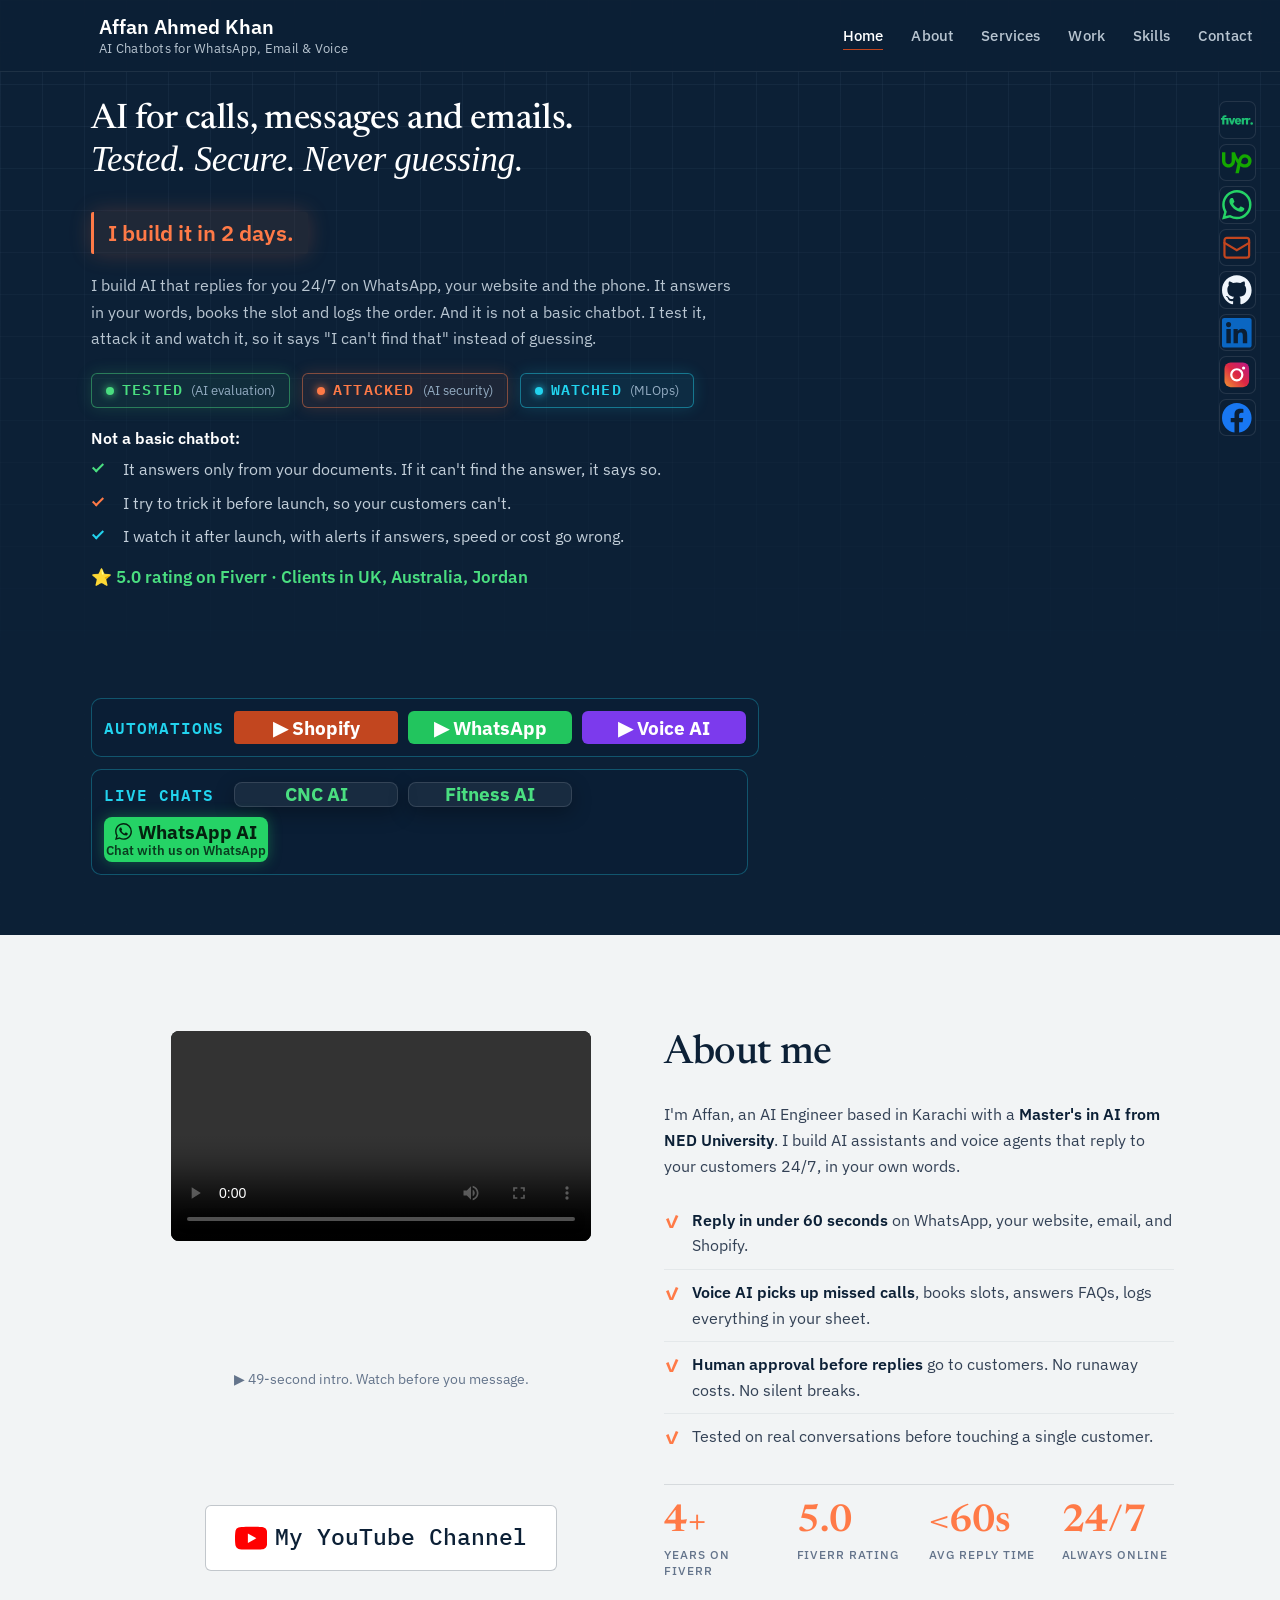
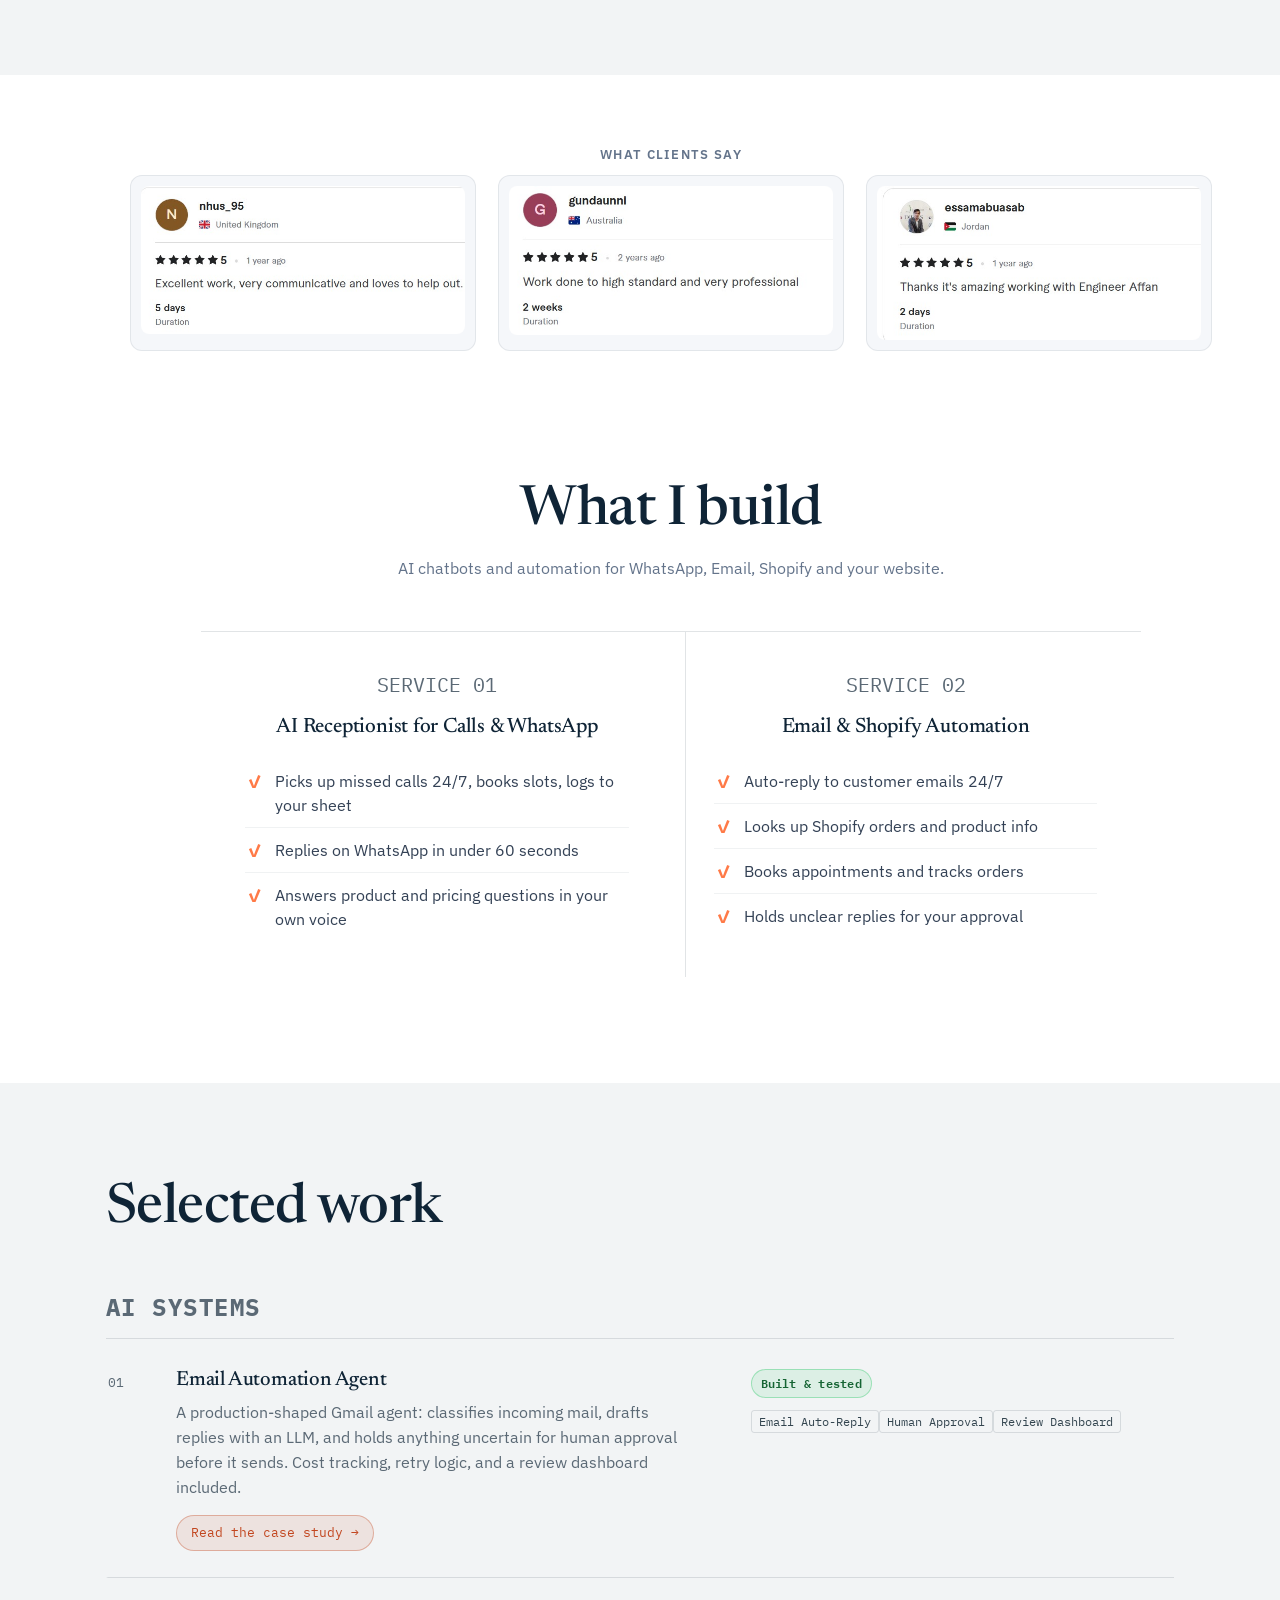
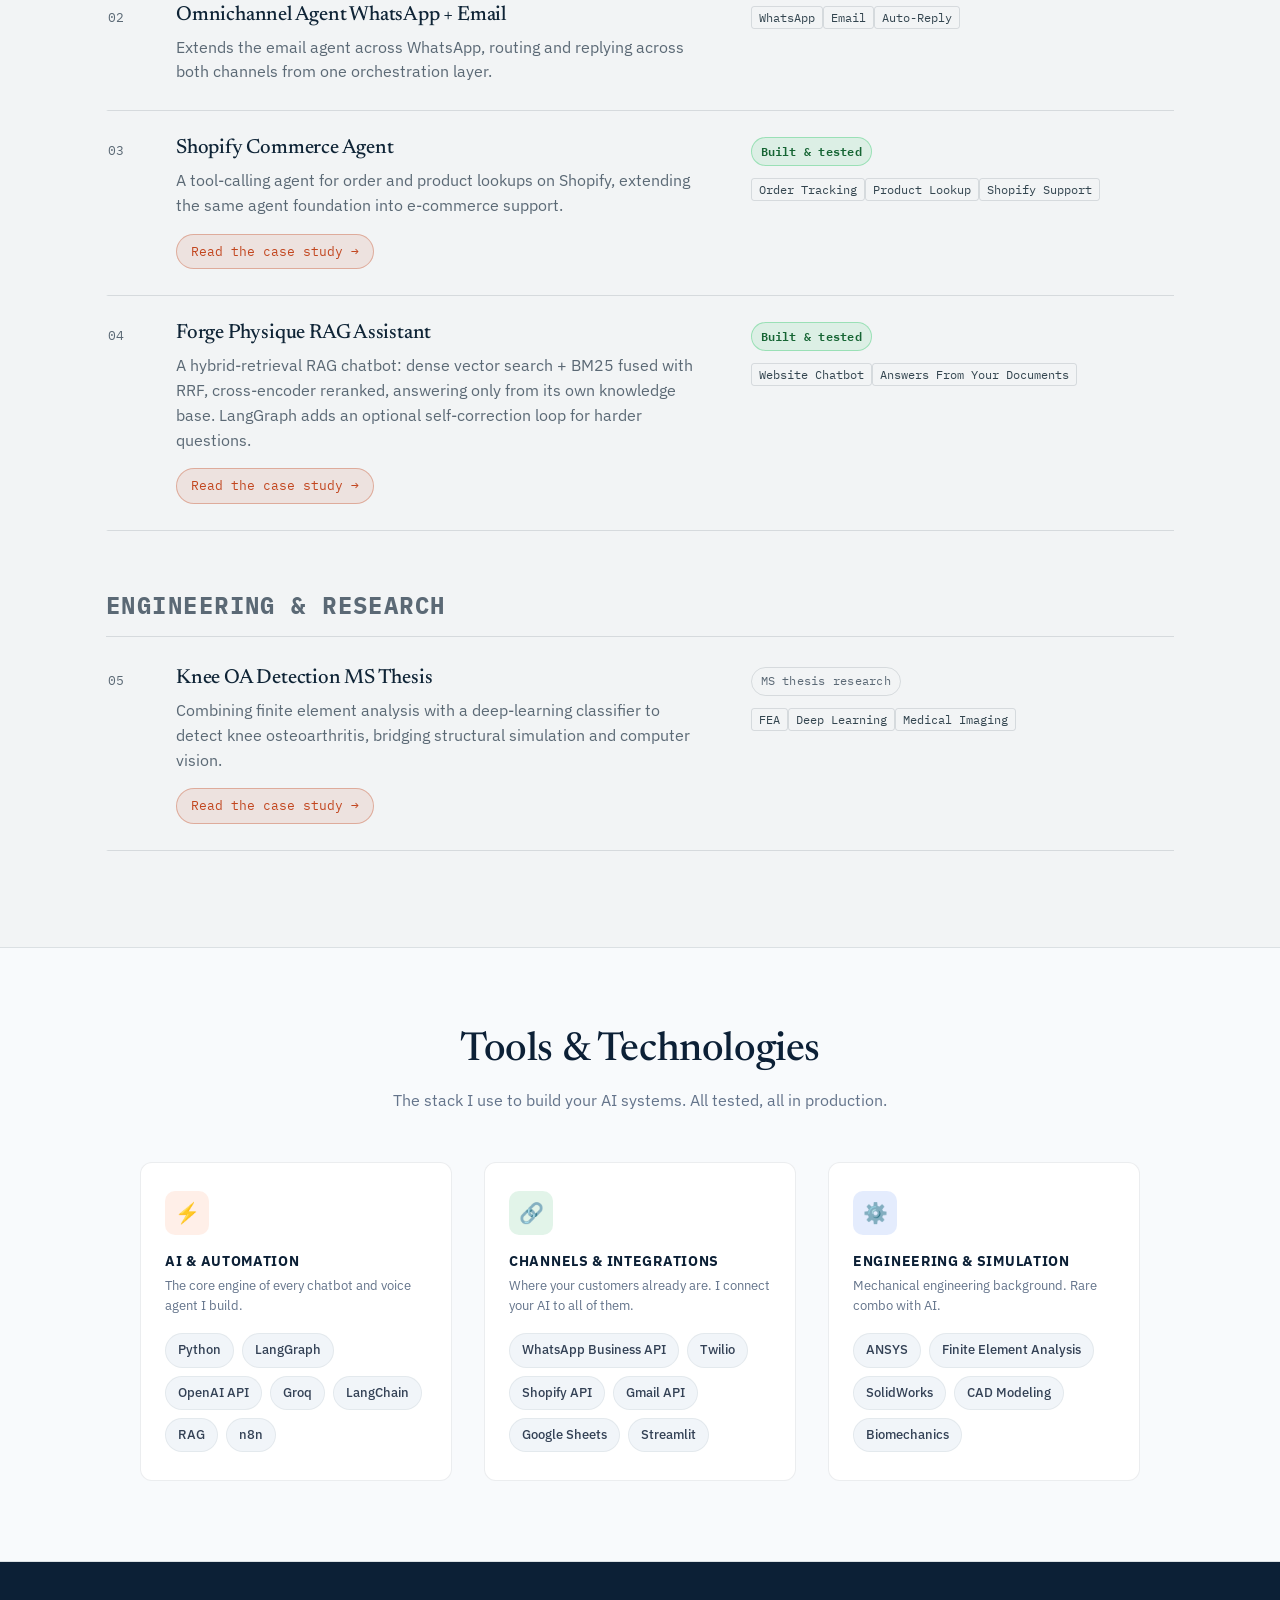
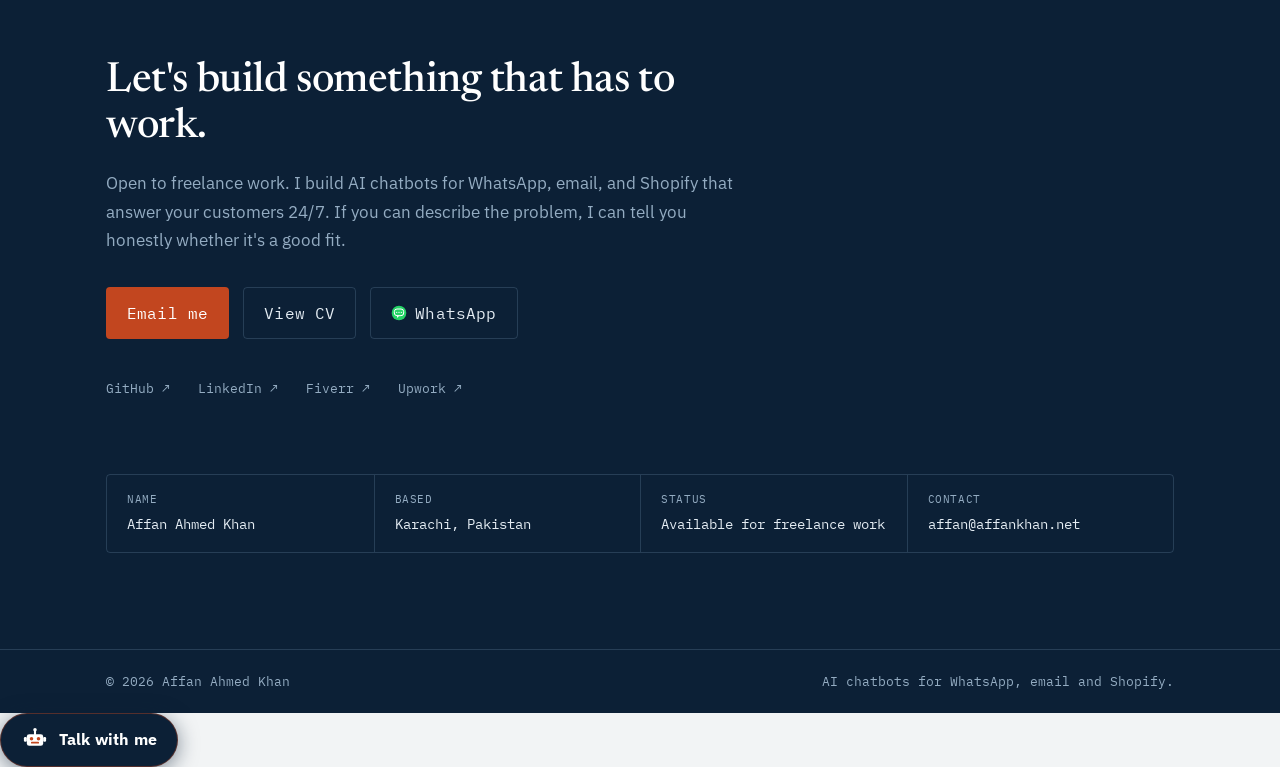
==== commit 41018964: "Add files via upload" ====
--- a/index.html
+++ b/index.html
@@ -327,13 +327,24 @@
   }
 </style>
 
-<h1 class="hero__name">Missed call. Late reply. Competitor wins again</h1>
-
-<p class="hero__role">I fix that in 2 days.</p>
-
-<p class="hero__lede">I build AI that replies for you 24/7 on WhatsApp, your website, and over the phone. It answers questions in your own words, books the appointment, and logs the order. You wake up to filled slots, not missed chats.</p>
-
-<p style="font-family:'IBM Plex Sans',sans-serif;font-size:1.05rem;color:#4ADE80;font-weight:600;margin:0 0 28px 0;">⭐ 5.0 rating on Fiverr · Clients in UK, Australia, Jordan</p>
+<h1 class="hero__name">AI for calls, messages and emails.<br><em>Tested. Secure. Never guessing.</em></h1>
+
+<p class="hero__role">I build it in 2 days.</p>
+
+<p class="hero__lede">I build AI that replies for you 24/7 on WhatsApp, your website and the phone. It answers in your words, books the slot and logs the order. And it is not a basic chatbot. I test it, attack it and watch it, so it says "I can't find that" instead of guessing.</p>
+
+<div class="hero-badges">
+          <span class="hero-badge hb-green"><i></i><b>TESTED</b>(AI evaluation)</span>
+          <span class="hero-badge hb-orange"><i></i><b>ATTACKED</b>(AI security)</span>
+          <span class="hero-badge hb-cyan"><i></i><b>WATCHED</b>(MLOps)</span>
+        </div>
+        <p class="hero-list-title">Not a basic chatbot:</p>
+        <ul class="hero-list">
+          <li class="hb-green">It answers only from your documents. If it can't find the answer, it says so.</li>
+          <li class="hb-orange">I try to trick it before launch, so your customers can't.</li>
+          <li class="hb-cyan">I watch it after launch, with alerts if answers, speed or cost go wrong.</li>
+        </ul>
+        <p style="font-family:'IBM Plex Sans',sans-serif;font-size:1.05rem;color:#4ADE80;font-weight:600;margin:0 0 28px 0;">⭐ 5.0 rating on Fiverr · Clients in UK, Australia, Jordan</p>
         <div class="hero__actions" style="display:flex;flex-direction:column;gap:14px;width:190px;position:fixed;top:110px;right:25px;margin-top:0;z-index:50;background:#0a1e35;border:1px solid rgba(34,211,238,0.3);border-radius:10px;padding:12px;">
           <!-- <a class="btn btn--solid" href="#contact" style="font-size:1.5rem !important;">Start with 50 $</a>
           
@@ -400,6 +411,27 @@
 
 
   <style>
+    .hero__name { font-size: clamp(1.75rem, 3.5vw, 2.2rem) !important; }
+    .hero__name em { font-style: italic; font-weight: 500; }
+    .hero__role { box-shadow: 0 0 22px rgba(255, 122, 71, 0.2); }
+    .hero-badges { display: flex; flex-wrap: wrap; gap: 12px; margin: -6px 0 18px 0; }
+    .hero-badge { display: inline-flex; align-items: center; gap: 8px; padding: 9px 14px; border-radius: 6px; border: 1px solid var(--bc); background: var(--bg); box-shadow: 0 0 16px var(--gl); font-family: 'IBM Plex Sans', system-ui, sans-serif; font-size: 0.82rem; line-height: 1; color: #94ACC2; }
+    .hero-badge i { width: 8px; height: 8px; border-radius: 50%; background: var(--c); box-shadow: 0 0 8px var(--c); }
+    .hero-badge b { font-family: 'IBM Plex Mono', monospace; font-size: 0.92rem; font-weight: 600; letter-spacing: 0.08em; color: var(--c); }
+    .hb-green { --c: #4ADE80; --bc: rgba(74, 222, 128, 0.45); --bg: rgba(74, 222, 128, 0.07); --gl: rgba(74, 222, 128, 0.16); }
+    .hb-orange { --c: #FF7A47; --bc: rgba(255, 122, 71, 0.45); --bg: rgba(255, 122, 71, 0.07); --gl: rgba(255, 122, 71, 0.16); }
+    .hb-cyan { --c: #22D3EE; --bc: rgba(34, 211, 238, 0.45); --bg: rgba(34, 211, 238, 0.07); --gl: rgba(34, 211, 238, 0.16); }
+    .hero-list-title { margin: 0 0 7px 0; font-family: 'IBM Plex Sans', system-ui, sans-serif; font-size: 1rem; font-weight: 600; color: #FFFFFF; }
+    .hero-list { list-style: none; margin: 0 0 16px 0; padding: 0; }
+    .hero-list li { position: relative; margin: 0 0 11px 0; padding-left: 32px; font-family: 'IBM Plex Sans', system-ui, sans-serif; font-size: 0.98rem; line-height: 1.45; color: #C3CFDA; }
+    .hero-list li::before { content: ''; position: absolute; left: 4px; top: 3px; width: 6px; height: 11px; border: solid var(--c); border-width: 0 2px 2px 0; transform: rotate(45deg); }
+    @media (max-width: 760px) {
+      .hero__name { font-size: 1.55rem !important; }
+      .hero-badges { gap: 8px; }
+      .hero-badge { padding: 8px 10px; font-size: 0.74rem; }
+      .hero-badge b { font-size: 0.8rem; }
+      .hero-list li { font-size: 0.92rem; }
+    }
     #hero-demo-slot { display: flex; flex-direction: column; gap: 12px; align-items: flex-start; margin-top: 108px; }
     @media (min-width: 901px) {
       #hero-demo-slot .hero__actions, #hero-demo-slot #chatbots-panel { display: flex !important; flex-direction: row !important; flex-wrap: wrap !important; align-items: center !important; gap: 10px !important; width: auto !important; max-width: 100% !important; }
@@ -424,7 +456,34 @@
       if (c) slot.appendChild(c);
     });
   </script>
-  <!-- OLD SECOND SCREEN (switched off) --><!--
+  <script>
+    (function () {
+      function y(e) { var t = 0; while (e) { t += e.offsetTop; e = e.offsetParent; } return t; }
+      function fit() {
+        var L = document.getElementById('left-links'), h = document.querySelector('.hero__name'),
+            l = document.querySelector('.hero__lede'), ps = document.querySelectorAll('.hero__copy p'), r = null, i;
+        for (i = 0; i < ps.length; i++) { if (/5\.0 rating/.test(ps[i].textContent)) { r = ps[i]; break; } }
+        if (!r && l) r = l.nextElementSibling;
+        var a = L ? L.querySelector('a') : null;
+        if (!L || !h || !r || !a || !L.offsetHeight) return;
+        var lh = parseFloat(getComputedStyle(h).lineHeight) || h.offsetHeight / 2,
+            c1 = y(h) + lh / 2,
+            b2 = y(r) + r.offsetHeight,
+            k = Math.min(1, Math.max(0.5, (b2 - c1) / (L.offsetHeight - a.offsetHeight / 2)));
+        L.style.transform = 'scale(' + k + ')';
+        L.style.top = (c1 - a.offsetHeight * k / 2) + 'px';
+      }
+      document.addEventListener('DOMContentLoaded', function () {
+        fit();
+        var c = document.querySelector('.hero__copy');
+        if (window.ResizeObserver && c) new ResizeObserver(fit).observe(c);
+      });
+      window.addEventListener('load', fit);
+      window.addEventListener('resize', fit);
+      if (document.fonts && document.fonts.ready) document.fonts.ready.then(fit);
+    })();
+    </script>
+    <!-- OLD SECOND SCREEN (switched off) --><!--
   <style>
     .hero { min-height: 100vh; min-height: 100svh; }
     .demos { background: var(--blue-900); padding-block: 40px; min-height: 100vh; min-height: 100svh; display: flex; align-items: center; }
@@ -1440,7 +1499,7 @@
   * { cursor: auto !important; }
 }
 </style>
-<style>#left-links{display:none}@media (min-width:761px) and (min-height:440px){#social-bar{display:none!important}#left-links{position:absolute;right:6px;top:106px;display:flex;flex-direction:column;gap:5px;z-index:9997}#left-links a{display:flex;align-items:center;justify-content:center;width:37.5px;height:37.5px;border-radius:7px;background:rgba(12,32,54,0.9);border:1px solid rgba(255,255,255,0.1);transition:transform 0.2s ease, box-shadow 0.2s ease, border-color 0.2s ease;text-decoration:none}#left-links a:hover{transform:scale(1.2)}#left-links a.sb-fiverr:hover{box-shadow:0 0 12px #1dbf73;border-color:#1dbf73}#left-links a.sb-wa:hover{box-shadow:0 0 12px #25D366;border-color:#25D366}#left-links a.sb-email:hover{box-shadow:0 0 12px #C2461F;border-color:#C2461F}#left-links a.sb-gh:hover{box-shadow:0 0 12px #e0e0e0;border-color:#e0e0e0}#left-links a.sb-li:hover{box-shadow:0 0 12px #0A66C2;border-color:#0A66C2}#left-links a.sb-ig:hover{box-shadow:0 0 12px #e1306c;border-color:#e1306c}#left-links a.sb-fb:hover{box-shadow:0 0 12px #1877F2;border-color:#1877F2}#left-links svg{width:29.6px;height:45.6px;display:block}#left-links a.sb-fiverr svg{width:32px;height:36px}}#social-bar a.sb-upwork:hover,#left-links a.sb-upwork:hover{box-shadow:0 0 12px #14A800;border-color:#14A800}</style><script>(function(){var s=document.getElementById('social-bar');if(!s||document.getElementById('left-links'))return;var d=document.createElement('div');d.id='left-links';d.innerHTML=s.innerHTML.replace(/ig-g/g,'ig-gl');document.body.appendChild(d);})();</script><div id="voice-modal" onclick="if(event.target===this){this.style.display='none';this.querySelector('video').pause()}" style="display:none;position:fixed;inset:0;background:rgba(0,0,0,0.82);z-index:9999;align-items:center;justify-content:center;padding:20px;"><div style="position:relative;max-width:860px;width:100%;"><button onclick="document.getElementById('voice-modal').style.display='none';this.closest('div').querySelector('video').pause()" style="position:absolute;top:-38px;right:0;background:none;border:none;color:#fff;font-size:1.6rem;cursor:pointer;">✕</button><video controls style="width:100%;max-height:80vh;border-radius:10px;display:block;background:#000;" src="Voice_ai.mp4"></video></div></div><style>
+<style>#left-links{display:none}@media (min-width:761px) and (min-height:440px){#social-bar{display:none!important}#left-links{position:absolute;right:24px;top:104px;display:flex;flex-direction:column;gap:5px;z-index:9997;transform-origin:100% 0;transform:scale(.92)}#left-links a{display:flex;align-items:center;justify-content:center;width:37.5px;height:37.5px;border-radius:7px;background:rgba(12,32,54,0.9);border:1px solid rgba(255,255,255,0.1);transition:transform 0.2s ease, box-shadow 0.2s ease, border-color 0.2s ease;text-decoration:none}#left-links a:hover{transform:scale(1.2)}#left-links a.sb-fiverr:hover{box-shadow:0 0 12px #1dbf73;border-color:#1dbf73}#left-links a.sb-wa:hover{box-shadow:0 0 12px #25D366;border-color:#25D366}#left-links a.sb-email:hover{box-shadow:0 0 12px #C2461F;border-color:#C2461F}#left-links a.sb-gh:hover{box-shadow:0 0 12px #e0e0e0;border-color:#e0e0e0}#left-links a.sb-li:hover{box-shadow:0 0 12px #0A66C2;border-color:#0A66C2}#left-links a.sb-ig:hover{box-shadow:0 0 12px #e1306c;border-color:#e1306c}#left-links a.sb-fb:hover{box-shadow:0 0 12px #1877F2;border-color:#1877F2}#left-links svg{width:29.6px;height:45.6px;display:block}#left-links a.sb-fiverr svg{width:32px;height:36px}}#social-bar a.sb-upwork:hover,#left-links a.sb-upwork:hover{box-shadow:0 0 12px #14A800;border-color:#14A800}</style><script>(function(){var s=document.getElementById('social-bar');if(!s||document.getElementById('left-links'))return;var d=document.createElement('div');d.id='left-links';d.innerHTML=s.innerHTML.replace(/ig-g/g,'ig-gl');document.body.appendChild(d);})();</script><div id="voice-modal" onclick="if(event.target===this){this.style.display='none';this.querySelector('video').pause()}" style="display:none;position:fixed;inset:0;background:rgba(0,0,0,0.82);z-index:9999;align-items:center;justify-content:center;padding:20px;"><div style="position:relative;max-width:860px;width:100%;"><button onclick="document.getElementById('voice-modal').style.display='none';this.closest('div').querySelector('video').pause()" style="position:absolute;top:-38px;right:0;background:none;border:none;color:#fff;font-size:1.6rem;cursor:pointer;">✕</button><video controls style="width:100%;max-height:80vh;border-radius:10px;display:block;background:#000;" src="Voice_ai.mp4"></video></div></div><style>
   /* Lock YouTube button + stats at same horizontal position, any zoom */
   @media (min-width: 761px) {
     .about__body {
